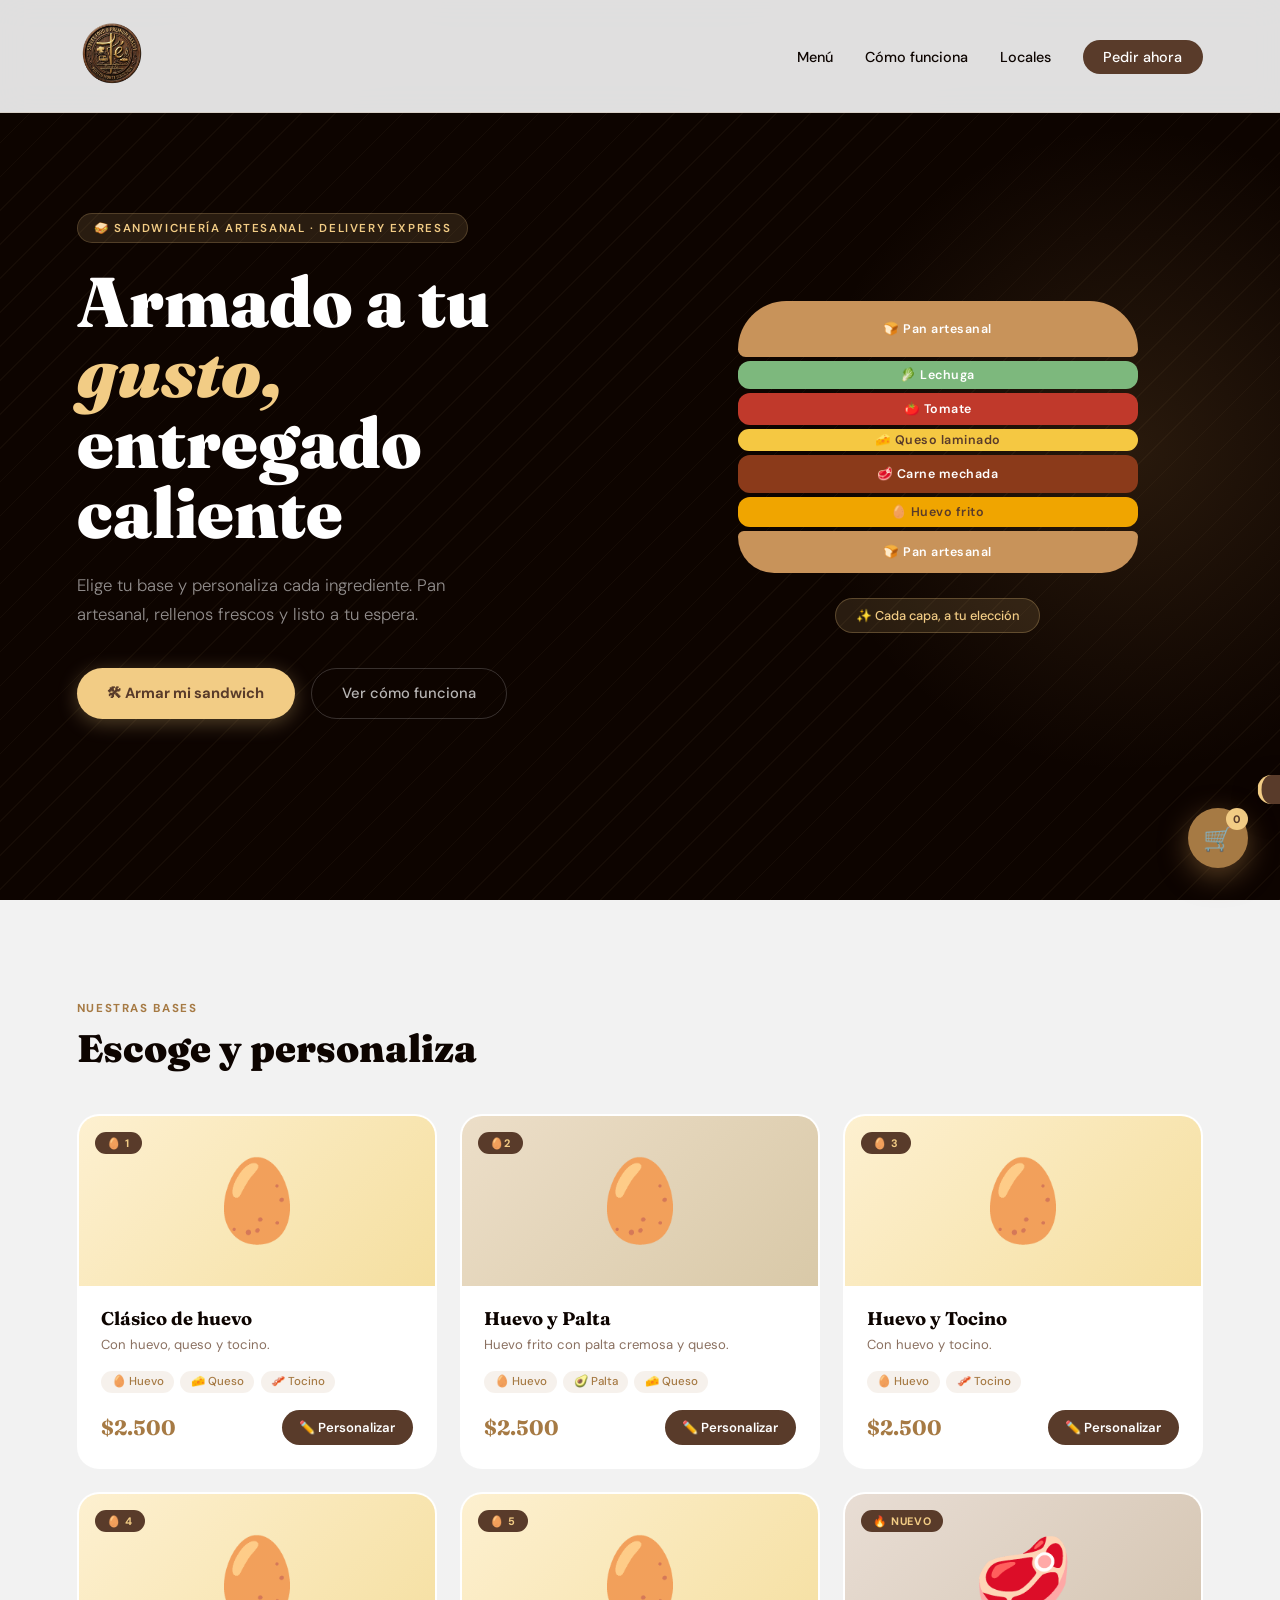
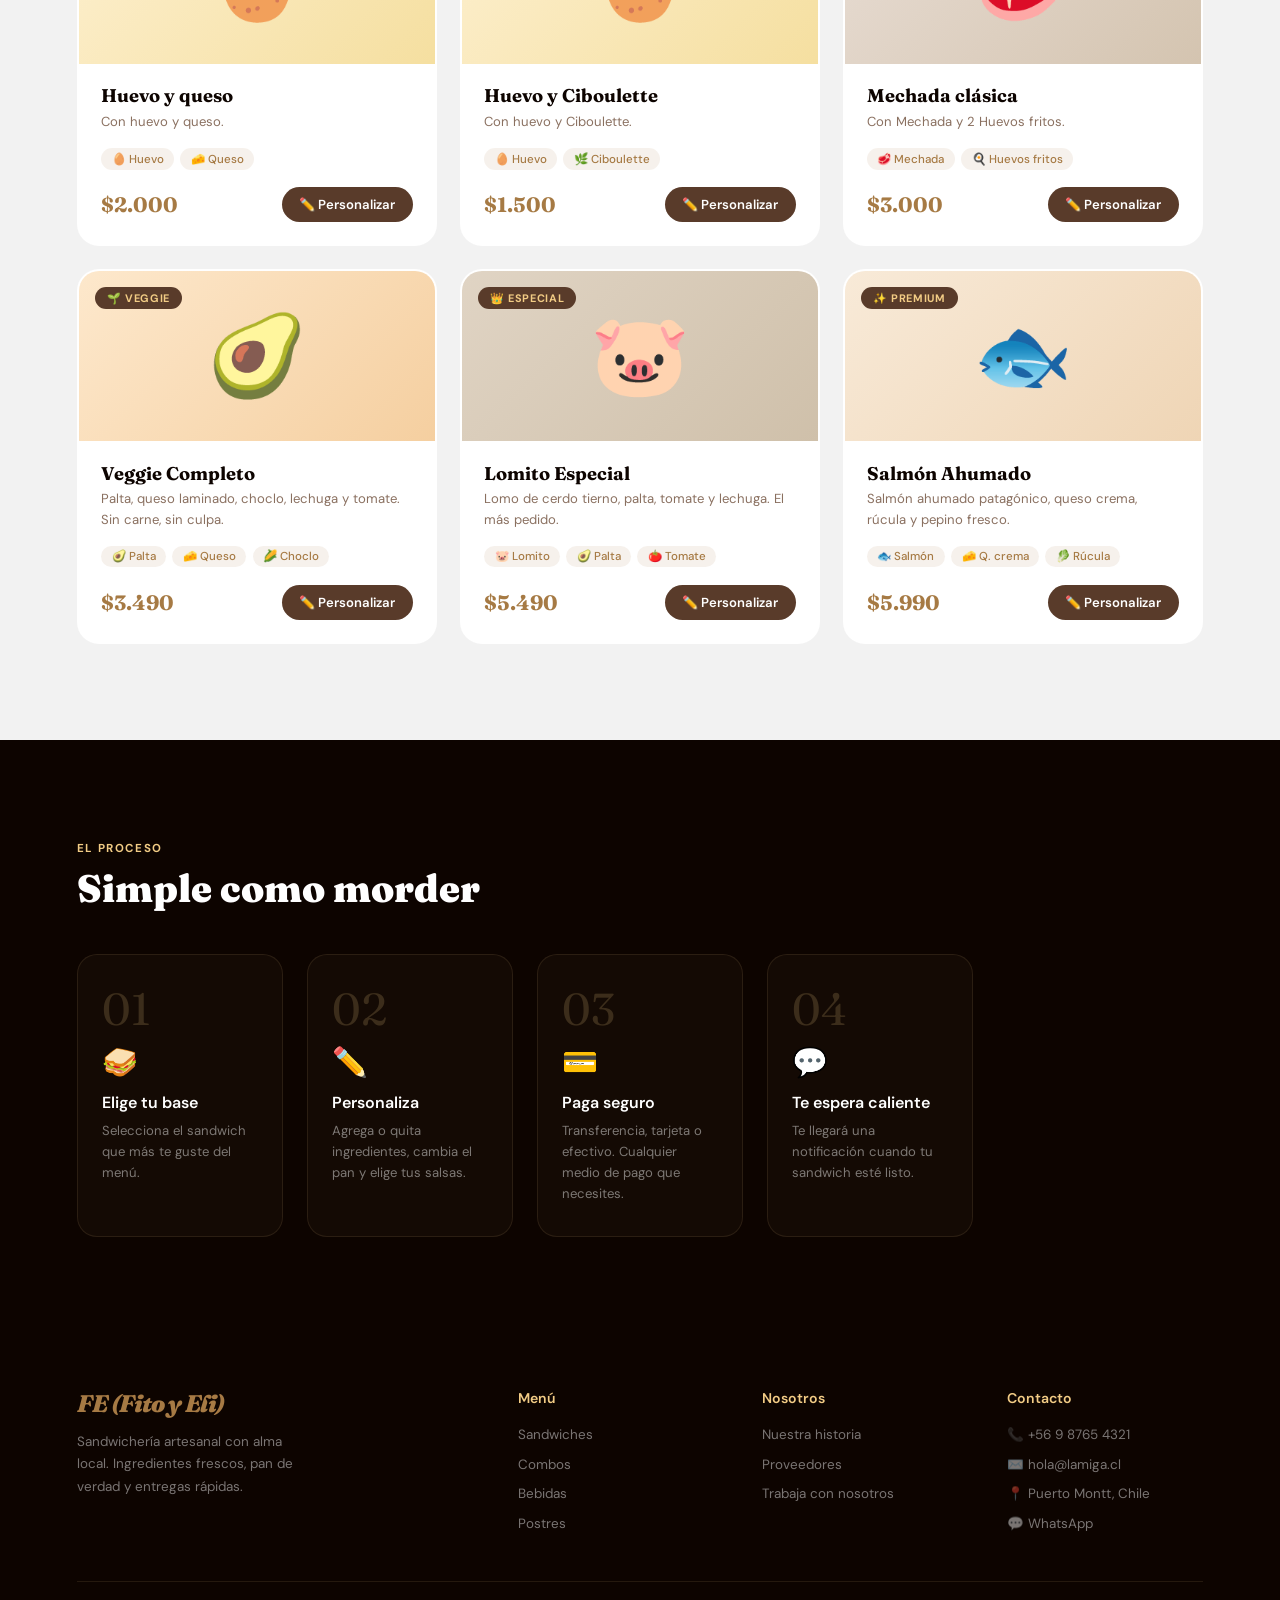
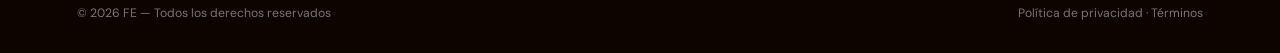
==== index.html @ ca5a8b49 "Hola" ====
<!DOCTYPE html>
<html lang="es">
<head>
  <meta charset="UTF-8"/>
  <meta name="viewport" content="width=device-width, initial-scale=1.0"/>
  <title>FE — Sandwichería Artesanal</title>
  <link href="https://fonts.googleapis.com/css2?family=Fraunces:ital,wght@0,700;0,900;1,700&family=DM+Sans:wght@300;400;500;600&display=swap" rel="stylesheet"/>
  <link rel="stylesheet" href="styles.css"/>
</head>
<body>

<!-- NAV -->
<nav>
  <div class="logo"><img src="imagenes/Fe.png" alt="" height="70px"></div>
  <ul>
    <li><a href="#menu">Menú</a></li>
    <li><a href="#como-funciona">Cómo funciona</a></li>
    <li><a href="#">Locales</a></li>
    <li><a href="#" class="btn-nav">Pedir ahora</a></li>
  </ul>
</nav>

<!-- HERO --><!-- Wow estamos mejorando! sigamos asi! -->
<section class="hero">
  <div class="hero-inner">
    <div>
      <div class="hero-label">🥪 Sandwichería artesanal · Delivery express</div>
      <h1>Armado a tu <em>gusto,</em> entregado caliente</h1>
      <p>Elige tu base y personaliza cada ingrediente. Pan artesanal, rellenos frescos y listo a tu espera.</p>
      <div class="hero-btns">
        <a href="#menu" class="btn-gold">🛠 Armar mi sandwich</a>
        <a href="#como-funciona" class="btn-ghost">Ver cómo funciona</a>
      </div>
    </div>

    <div class="hero-sandwich">
      <div class="sandwich-layer sl-pan-top">🍞 Pan artesanal</div>
      <div class="sandwich-layer sl-lechuga">🥬 Lechuga</div>
      <div class="sandwich-layer sl-tomate">🍅 Tomate</div>
      <div class="sandwich-layer sl-queso">🧀 Queso laminado</div>
      <div class="sandwich-layer sl-carne">🥩 Carne mechada</div>
      <div class="sandwich-layer sl-huevo">🥚 Huevo frito</div>
      <div class="sandwich-layer sl-pan-bot">🍞 Pan artesanal</div>
      <div class="sandwich-tag">✨ Cada capa, a tu elección</div>
    </div>
  </div>
</section>

<!-- MENÚ -->
<section class="section" id="menu">
  <span class="section-label">Nuestras bases</span>
  <h2 class="section-title fade-in">Escoge y personaliza</h2>

  <div class="menu-grid">

    <div class="menu-card" onclick="openModal('Clásico de huevo','El favorito de siempre: con huevo, queso, tocino.',['🥚 Huevo','🧀 Queso','🥓 tocino'],2500,'bg-1')">
      <div class="card-img bg-1">
        🥚
        <span class="card-badge">🥚 1</span>
      </div>
      <div class="card-body">
        <div class="card-name">Clásico de huevo</div>
        <div class="card-desc">Con huevo, queso y tocino.</div>
        <div class="card-ingredients">
          <span class="ing-tag">🥚 Huevo</span>
          <span class="ing-tag">🧀 Queso</span>
          <span class="ing-tag">🥓 Tocino</span>
        </div>
        <div class="card-footer">
          <span class="card-price">$2.500</span>
          <button class="btn-customize">✏️ Personalizar</button>
        </div>
      </div>
    </div>

    <div class="menu-card" onclick="openModal('Huevo y Palta','El clásico chileno elevado, cremoso y reconfortante.',['🥚 Huevo frito','🥑 Palta','🧀 Queso'],2500,'bg-2')">
      <div class="card-img bg-2">
        🥚
        <span class="card-badge">🥚2</span>
      </div>
      <div class="card-body">
        <div class="card-name">Huevo y Palta</div>
        <div class="card-desc">Huevo frito con palta cremosa y queso.</div>
        <div class="card-ingredients">
          <span class="ing-tag">🥚 Huevo</span>
          <span class="ing-tag">🥑 Palta</span>
          <span class="ing-tag">🧀 Queso</span>
        </div>
        <div class="card-footer">
          <span class="card-price">$2.500</span>
          <button class="btn-customize">✏️ Personalizar</button>
        </div>
      </div>
    </div>

    <div class="menu-card" onclick="openModal('Huevo y Tocino','con Huevo y Tocino',['🥚 Huevo','🥓 tocino'],2000,'bg-1')">
      <div class="card-img bg-1">
        🥚
        <span class="card-badge">🥚 3</span>
      </div>
      <div class="card-body">
        <div class="card-name">Huevo y Tocino</div>
        <div class="card-desc">Con huevo y tocino.</div>
        <div class="card-ingredients">
          <span class="ing-tag">🥚 Huevo</span>
          <span class="ing-tag">🥓 Tocino</span>
        </div>
        <div class="card-footer">
          <span class="card-price">$2.500</span>
          <button class="btn-customize">✏️ Personalizar</button>
        </div>
      </div>
    </div>

    <div class="menu-card" onclick="openModal('Huevo y Queso','Simple, pero sabroso: con huevo y queso.',['🥚 Huevo','🧀 Queso'],2000,'bg-1')">
      <div class="card-img bg-1">
        🥚
        <span class="card-badge">🥚 4</span>
      </div>
      <div class="card-body">
        <div class="card-name">Huevo y queso</div>
        <div class="card-desc">Con huevo y queso.</div>
        <div class="card-ingredients">
          <span class="ing-tag">🥚 Huevo</span>
          <span class="ing-tag">🧀 Queso</span>
        </div>
        <div class="card-footer">
          <span class="card-price">$2.000</span>
          <button class="btn-customize">✏️ Personalizar</button>
        </div>
      </div>
    </div>

    <div class="menu-card" onclick="openModal('Huevo y Ciboulette','con Huevo y ciboulette',['🥚 Huevo','🌿 Ciboulette'],1500,'bg-1')">
      <div class="card-img bg-1">
        🥚
        <span class="card-badge">🥚 5</span>
      </div>
      <div class="card-body">
        <div class="card-name">Huevo y Ciboulette</div>
        <div class="card-desc">Con huevo y Ciboulette.</div>
        <div class="card-ingredients">
          <span class="ing-tag">🥚 Huevo</span>
          <span class="ing-tag">🌿 Ciboulette</span>
        </div>
        <div class="card-footer">
          <span class="card-price">$1.500</span>
          <button class="btn-customize">✏️ Personalizar</button>
        </div>
      </div>
    </div>

    <div class="menu-card" onclick="openModal('Mechada clásica','con Mechada y 2 Huevos fritos.',['🥩 Mechada','🍳 Huevo Frito','🍳 Huevo frito'],3000,'bg-3')">
      <div class="card-img bg-3">
        🥩
        <span class="card-badge">🔥 Nuevo</span>
      </div>
      <div class="card-body">
        <div class="card-name">Mechada clásica</div>
        <div class="card-desc">Con Mechada y 2 Huevos fritos.</div>
        <div class="card-ingredients">
          <span class="ing-tag">🥩 Mechada</span>
          <span class="ing-tag">🍳 Huevos fritos</span>
        </div>
        <div class="card-footer">
          <span class="card-price">$3.000</span>
          <button class="btn-customize">✏️ Personalizar</button>
        </div>
      </div>
    </div>

    <div class="menu-card" onclick="openModal('Veggie Completo','Sin carne pero lleno de sabor, con queso fundido y palta.',['🥑 Palta','🧀 Queso','🍅 Tomate','🥬 Lechuga','🌽 Choclo'],3490,'bg-4')">
      <div class="card-img bg-4">
        🥑
        <span class="card-badge">🌱 Veggie</span>
      </div>
      <div class="card-body">
        <div class="card-name">Veggie Completo</div>
        <div class="card-desc">Palta, queso laminado, choclo, lechuga y tomate. Sin carne, sin culpa.</div>
        <div class="card-ingredients">
          <span class="ing-tag">🥑 Palta</span>
          <span class="ing-tag">🧀 Queso</span>
          <span class="ing-tag">🌽 Choclo</span>
        </div>
        <div class="card-footer">
          <span class="card-price">$3.490</span>
          <button class="btn-customize">✏️ Personalizar</button>
        </div>
      </div>
    </div>

    <div class="menu-card" onclick="openModal('Lomito Especial','Lomo de cerdo jugoso, tomate, palta y mayo. El rey de la sandwichería.',['🐷 Lomito cerdo','🥑 Palta','🍅 Tomate','🥬 Lechuga'],5490,'bg-5')">
      <div class="card-img bg-5">
        🐷
        <span class="card-badge">👑 Especial</span>
      </div>
      <div class="card-body">
        <div class="card-name">Lomito Especial</div>
        <div class="card-desc">Lomo de cerdo tierno, palta, tomate y lechuga. El más pedido.</div>
        <div class="card-ingredients">
          <span class="ing-tag">🐷 Lomito</span>
          <span class="ing-tag">🥑 Palta</span>
          <span class="ing-tag">🍅 Tomate</span>
        </div>
        <div class="card-footer">
          <span class="card-price">$5.490</span>
          <button class="btn-customize">✏️ Personalizar</button>
        </div>
      </div>
    </div>

    <div class="menu-card" onclick="openModal('Salmón Ahumado','Elegante y fresco, con salmón, queso crema y pepino.',['🐟 Salmón','🧀 Queso crema','🥒 Pepino','🥬 Rúcula'],5990,'bg-6')">
      <div class="card-img bg-6">
        🐟
        <span class="card-badge">✨ Premium</span>
      </div>
      <div class="card-body">
        <div class="card-name">Salmón Ahumado</div>
        <div class="card-desc">Salmón ahumado patagónico, queso crema, rúcula y pepino fresco.</div>
        <div class="card-ingredients">
          <span class="ing-tag">🐟 Salmón</span>
          <span class="ing-tag">🧀 Q. crema</span>
          <span class="ing-tag">🥬 Rúcula</span>
        </div>
        <div class="card-footer">
          <span class="card-price">$5.990</span>
          <button class="btn-customize">✏️ Personalizar</button>
        </div>
      </div>
    </div>

  </div>
</section>

<!-- MODAL EDITOR -->
<div class="modal-overlay" id="modal">
  <div class="modal">
    <div class="modal-header">
      <div>
        <div class="modal-title" id="modal-name">Sandwich</div>
        <div class="modal-subtitle" id="modal-desc">Personaliza tu pedido</div>
      </div>
      <button class="btn-close" onclick="closeModal()">✕</button>
    </div>

    <div class="modal-body">

      <!-- Visualización en capas -->
      <div class="sandwich-preview">
        <div class="preview-title">Vista de capas</div>
        <div id="preview-layers"></div>
      </div>

      <!-- Tipo de pan -->
      <div class="ing-section-title">🍞 Tipo de pan</div>
      <div class="pan-options" id="pan-options">
        <button class="pan-btn selected" data-pan="Marraqueta" onclick="selectPan(this)">🫓 Marraqueta</button>
        <button class="pan-btn" data-pan="Ciabatta"  onclick="selectPan(this)">🍞 Ciabatta</button>
        <button class="pan-btn" data-pan="Árabe"     onclick="selectPan(this)">🫓 Pan árabe</button>
        <button class="pan-btn" data-pan="Integral"  onclick="selectPan(this)">🌾 Integral</button>
        <button class="pan-btn" data-pan="Brioche"   onclick="selectPan(this)">🍔 Brioche (+$300)</button>
      </div>

      <!-- Ingredientes base (incluidos) -->
      <div class="ing-section">
        <div class="ing-section-title">✅ Ingredientes incluidos</div>
        <div class="ing-options" id="base-ings"></div>
      </div>

      <!-- Extras -->
      <div class="ing-section">
        <div class="ing-section-title">➕ Agrega extras</div>
        <div class="ing-options" id="extra-ings"></div>
      </div>

      <!-- Salsas -->
      <div class="ing-section">
        <div class="ing-section-title">🧴 Salsas</div>
        <div class="ing-options" id="sauce-ings"></div>
      </div>

    </div>

    <div class="modal-footer">
      <div>
        <div class="total-label">Total</div>
        <div class="total-price" id="modal-total">$0</div>
      </div>
      <div style="display:flex;align-items:center;gap:1rem;flex-wrap:wrap;">
        <div class="qty-control">
          <button class="qty-btn" onclick="changeQty(-1)">−</button>
          <span class="qty-num" id="qty-num">1</span>
          <button class="qty-btn" onclick="changeQty(1)">+</button>
        </div>
        <button class="btn-add-cart" onclick="addToCart()">🛒 Agregar al pedido</button>
      </div>
    </div>
  </div>
</div>

<!-- CÓMO FUNCIONA -->
<section class="section how" id="como-funciona">
  <span class="section-label" style="color:var(--dorado)">El proceso</span>
  <h2 class="section-title">Simple como morder</h2>
  <div class="steps">
    <div class="step fade-in delay-1">
      <div class="step-num">01</div>
      <div class="step-icon">🥪</div>
      <h3>Elige tu base</h3>
      <p>Selecciona el sandwich que más te guste del menú.</p>
    </div>
    <div class="step fade-in delay-2">
      <div class="step-num">02</div>
      <div class="step-icon">✏️</div>
      <h3>Personaliza</h3>
      <p>Agrega o quita ingredientes, cambia el pan y elige tus salsas.</p>
    </div>
    <div class="step fade-in delay-3">
      <div class="step-num">03</div>
      <div class="step-icon">💳</div>
      <h3>Paga seguro</h3>
      <p>Transferencia, tarjeta o efectivo. Cualquier medio de pago que necesites.</p>
    </div>
    <div class="step fade-in delay-1">
      <div class="step-num">04</div>
      <div class="step-icon">💬</div>
      <h3>Te espera caliente</h3>
      <p>Te llegará una notificación cuando tu sandwich esté listo.</p>
    </div>
  </div>
</section>

<!-- CTA (comentado en el original)
<div class="cta-banner">
  <h2>Primera orden: <u>envío gratis</u> con el código <strong>LAMIGA1</strong></h2>
  <a href="#menu" class="btn-gold">🥪 Pedir ahora</a>
</div> -->

<!-- FOOTER -->
<footer>
  <div class="footer-brand">
    <div class="logo"><span>FE (Fito y Eli)</span></div>
    <p>Sandwichería artesanal con alma local. Ingredientes frescos, pan de verdad y entregas rápidas.</p>
  </div>
  <div>
    <h4>Menú</h4>
    <ul>
      <li><a href="#">Sandwiches</a></li>
      <li><a href="#">Combos</a></li>
      <li><a href="#">Bebidas</a></li>
      <li><a href="#">Postres</a></li>
    </ul>
  </div>
  <div>
    <h4>Nosotros</h4>
    <ul>
      <li><a href="#">Nuestra historia</a></li>
      <li><a href="#">Proveedores</a></li>
      <li><a href="#">Trabaja con nosotros</a></li>
    </ul>
  </div>
  <div>
    <h4>Contacto</h4>
    <ul>
      <li><a href="#">📞 +56 9 8765 4321</a></li>
      <li><a href="#">✉️ hola@lamiga.cl</a></li>
      <li><a href="#">📍 Puerto Montt, Chile</a></li>
      <li><a href="#">💬 WhatsApp</a></li>
    </ul>
  </div>
  <div class="footer-bottom">
    <span>© 2026 FE — Todos los derechos reservados</span>
    <span>Política de privacidad · Términos</span>
  </div>
</footer>

<!-- FAB CARRITO -->
<a href="#" class="cart-fab">🛒<span class="badge" id="cart-badge">0</span></a>

<!-- TOAST -->
<div class="toast" id="toast"></div>

<script src="app.js"></script>
</body>
<!--                              ###########
                              ###################
                           #########################
                         #############################
                       *###############################*
                      *#######################*#########*
                      ########=.#%=  =####--%@=  -########
                     ########-%@@@+   :##:%@@@+   :#######
                     ########.-#+. -*  ##.-+-  +#..#######
                     ########*    =%% *###.   *%*.*#######
                     ###########*==*########****##########
                     #####################################
                     #########################++=#########
                    #######################*=+###=##########
                 #################*+++++*######################
              ###################################################*
            ########################################################
           ##########################################################*
         ##############################################################
       ##################################################################
      #######################################################+-###########
     ############=--**##############################****+---*##############
    *#################***+-#######################-*########################
    ######################-*#####################=+#############=-##########*
   ################+------########################*--+****+=:-=##############
  ############################################################################
  ############################################################################
 *#############################################################################
 ##############################################################################
 ##############################################################################
 ##############################################################################
 ##############################################################################
 ##############################################################################
  #############################################################################
  ############################################################################
  ############################################################################
   *#########################################################################
    ########################################################################
     ######################################################################
      ####################################################################
       ##################################################################
         ###############################################################
          ############################################################
           ##########################################################
             :####################################################*
                ################################################
                  ############################################
                      ####################################
                           ##########################
                                  ###########*
-->
</html>
---- styles.css ----
/* ============================================================
   styles.css — FE Sandwichería
   ============================================================ */

/* ── VARIABLES ──────────────────────────────────────────────── */
:root {
  --dorado:      #F2CC85;
  --cafe-medio:  #A67A44;
  --cafe-oscuro: #593B2A;
  --negro:       #0D0400;
  --crema:       #F2F2F2;
  --blanco:      #FFFFFF;
  --gris:        #8a7060;
  --overlay:     rgba(13,4,0,0.55);
}

/* ── RESET ──────────────────────────────────────────────────── */
*, *::before, *::after { box-sizing: border-box; margin: 0; padding: 0; }
html { scroll-behavior: smooth; }

body {
  font-family: 'DM Sans', sans-serif;
  background: var(--crema);
  color: var(--negro);
  overflow-x: hidden;
}

/* ── NAV ────────────────────────────────────────────────────── */
nav {
  position: fixed; top: 0; width: 100%; z-index: 200;
  display: flex; align-items: center; justify-content: space-between;
  padding: 1.1rem 6%;
  background: rgba(242,242,242,0.92);
  backdrop-filter: blur(16px);
  border-bottom: 1px solid rgba(166,122,68,0.15);
}

.logo {
  font-family: 'Fraunces', serif;
  font-size: 1.7rem; font-weight: 900;
  color: var(--cafe-oscuro);
  letter-spacing: -1px;
  image-resolution: 15%;
}
.logo span { color: var(--cafe-medio); font-style: italic; }

nav ul { list-style: none; display: flex; gap: 2rem; align-items: center; }
nav ul li a {
  text-decoration: none; font-size: .9rem; font-weight: 500;
  color: var(--negro); transition: color .2s;
}
nav ul li a:hover { color: var(--cafe-medio); }

.btn-nav {
  background: var(--cafe-oscuro); color: var(--blanco) !important;
  padding: .5rem 1.3rem; border-radius: 50px;
  transition: background .2s !important;
}
.btn-nav:hover { background: var(--cafe-medio) !important; }

/* ── HERO ───────────────────────────────────────────────────── */
.hero {
  min-height: 100vh;
  background: var(--negro);
  display: flex; align-items: center;
  padding: 7rem 6% 5rem;
  position: relative; overflow: hidden;
}

/* Patrón diagonal de fondo */
.hero::before {
  content: '';
  position: absolute; inset: 0;
  background-image: repeating-linear-gradient(
    -45deg,
    rgba(242,204,133,0.04) 0px,
    rgba(242,204,133,0.04) 1px,
    transparent 1px,
    transparent 24px
  );
}

/* Mancha de color */
.hero::after {
  content: '';
  position: absolute;
  width: 700px; height: 700px; border-radius: 50%;
  background: radial-gradient(circle, rgba(166,122,68,0.18) 0%, transparent 65%);
  right: -200px; top: 50%; transform: translateY(-50%);
}

.hero-inner {
  position: relative; z-index: 1;
  display: grid; grid-template-columns: 1fr 1fr;
  align-items: center; gap: 4rem; width: 100%;
}

.hero-label {
  display: inline-flex; align-items: center; gap: .5rem;
  background: rgba(242,204,133,0.12);
  color: var(--dorado);
  font-size: .72rem; font-weight: 600; text-transform: uppercase; letter-spacing: .14em;
  padding: .4rem 1rem; border-radius: 50px;
  border: 1px solid rgba(242,204,133,0.2);
  margin-bottom: 1.5rem;
}

.hero h1 {
  font-family: 'Fraunces', serif;
  font-size: clamp(3rem, 5.5vw, 5rem);
  font-weight: 900; line-height: 1.0;
  color: var(--blanco);
  margin-bottom: 1.4rem;
}
.hero h1 em {
  font-style: italic; color: var(--dorado);
  display: block;
}

.hero p {
  font-size: 1.05rem; font-weight: 300;
  color: rgba(255,255,255,0.55);
  max-width: 400px; line-height: 1.75;
  margin-bottom: 2.4rem;
}

.hero-btns { display: flex; gap: 1rem; flex-wrap: wrap; }

.btn-gold {
  display: inline-flex; align-items: center; gap: .6rem;
  background: var(--dorado); color: var(--cafe-oscuro);
  font-weight: 700; font-size: .92rem;
  padding: .9rem 1.9rem; border-radius: 50px;
  text-decoration: none;
  transition: background .2s, transform .15s;
  box-shadow: 0 4px 20px rgba(242,204,133,0.3);
}
.btn-gold:hover { background: #f5d990; transform: translateY(-2px); }

.btn-ghost {
  display: inline-flex; align-items: center; gap: .6rem;
  background: transparent; color: rgba(255,255,255,0.7);
  font-weight: 500; font-size: .92rem;
  padding: .9rem 1.9rem; border-radius: 50px;
  text-decoration: none;
  border: 1.5px solid rgba(255,255,255,0.18);
  transition: border-color .2s, color .2s;
}
.btn-ghost:hover { border-color: var(--dorado); color: var(--dorado); }

/* Sandwich visual lado derecho */
.hero-sandwich {
  display: flex; flex-direction: column; gap: 0;
  align-items: center; position: relative; z-index: 1;
  animation: fadeUp .9s .1s ease both;
}

.sandwich-layer {
  width: 100%; max-width: 400px;
  height: 48px; border-radius: 12px;
  display: flex; align-items: center; justify-content: center;
  font-size: .78rem; font-weight: 600; letter-spacing: .04em;
  margin: 2px 0;
  transition: transform .25s;
  cursor: default;
}
.sandwich-layer:hover { transform: scaleX(1.04); }

.sl-pan-top { background: #c8935a; color: #fff; height: 56px; border-radius: 50px 50px 8px 8px; }
.sl-lechuga { background: #7db87d; color: #fff; height: 28px; }
.sl-tomate  { background: #c0392b; color: #fff; height: 32px; }
.sl-queso   { background: #f5c842; color: var(--cafe-oscuro); height: 22px; }
.sl-carne   { background: #8b3a1a; color: #fff; height: 38px; }
.sl-huevo   { background: #f0a500; color: var(--cafe-oscuro); height: 30px; }
.sl-pan-bot { background: #c8935a; color: #fff; height: 42px; border-radius: 8px 8px 50px 50px; }

.sandwich-tag {
  margin-top: 1.4rem;
  background: rgba(242,204,133,0.12);
  border: 1px solid rgba(242,204,133,0.25);
  color: var(--dorado); font-size: .8rem; font-weight: 500;
  padding: .5rem 1.2rem; border-radius: 50px;
  text-align: center;
}

/* ── SECCIONES GENÉRICAS ────────────────────────────────────── */
.section { padding: 6rem 6%; }

.section-label {
  display: inline-block;
  font-size: .72rem; font-weight: 700; text-transform: uppercase; letter-spacing: .14em;
  color: var(--cafe-medio); margin-bottom: .7rem;
}

.section-title {
  font-family: 'Fraunces', serif;
  font-size: clamp(1.8rem, 3vw, 2.8rem);
  font-weight: 900; line-height: 1.1;
  margin-bottom: 2.8rem;
}

/* ── MENÚ / CARDS ───────────────────────────────────────────── */
.menu-grid {
  display: grid;
  grid-template-columns: repeat(auto-fill, minmax(300px, 1fr));
  gap: 1.4rem;
}

.menu-card {
  background: var(--blanco);
  border-radius: 22px;
  overflow: hidden;
  border: 2px solid transparent;
  transition: transform .25s, box-shadow .25s, border-color .25s;
  cursor: pointer;
}
.menu-card:hover {
  transform: translateY(-5px);
  box-shadow: 0 20px 50px rgba(13,4,0,0.1);
  border-color: var(--dorado);
}

.card-img {
  height: 170px;
  display: flex; align-items: center; justify-content: center;
  font-size: 5rem;
  position: relative;
}
.bg-1 { background: linear-gradient(135deg,#fdf0d0,#f5dfa0); }
.bg-2 { background: linear-gradient(135deg,#ecdec8,#d9c9a8); }
.bg-3 { background: linear-gradient(135deg,#e8ddd4,#d4c4b0); }
.bg-4 { background: linear-gradient(135deg,#fde8cc,#f5cfa0); }
.bg-5 { background: linear-gradient(135deg,#e0d4c4,#cfc0aa); }
.bg-6 { background: linear-gradient(135deg,#f8ead8,#efd5b5); }

.card-badge {
  position: absolute; top: 1rem; left: 1rem;
  background: var(--cafe-oscuro); color: var(--dorado);
  font-size: .68rem; font-weight: 700; text-transform: uppercase; letter-spacing: .06em;
  padding: .25rem .75rem; border-radius: 50px;
}

.card-body { padding: 1.3rem 1.4rem 1.4rem; }
.card-name {
  font-family: 'Fraunces', serif;
  font-size: 1.15rem; font-weight: 700;
  margin-bottom: .3rem; color: var(--negro);
}
.card-desc { font-size: .82rem; color: var(--gris); line-height: 1.55; margin-bottom: 1rem; }

.card-ingredients {
  display: flex; flex-wrap: wrap; gap: .4rem;
  margin-bottom: 1.1rem;
}
.ing-tag {
  background: rgba(166,122,68,0.1);
  color: var(--cafe-medio);
  font-size: .72rem; font-weight: 500;
  padding: .2rem .65rem; border-radius: 50px;
}

.card-footer { display: flex; align-items: center; justify-content: space-between; }
.card-price { font-family: 'Fraunces', serif; font-size: 1.3rem; font-weight: 700; color: var(--cafe-medio); }

.btn-customize {
  display: inline-flex; align-items: center; gap: .4rem;
  background: var(--cafe-oscuro); color: var(--blanco);
  border: none; border-radius: 50px;
  font-family: 'DM Sans', sans-serif;
  font-size: .82rem; font-weight: 600;
  padding: .55rem 1.1rem; cursor: pointer;
  transition: background .2s, transform .15s;
}
.btn-customize:hover { background: var(--cafe-medio); transform: translateY(-1px); }

/* ── MODAL EDITOR ───────────────────────────────────────────── */
.modal-overlay {
  display: none;
  position: fixed; inset: 0; z-index: 500;
  background: var(--overlay);
  backdrop-filter: blur(6px);
  align-items: center; justify-content: center;
  padding: 1rem;
}
.modal-overlay.open { display: flex; animation: fadeIn .2s ease; }

@keyframes fadeIn { from { opacity: 0; } to { opacity: 1; } }

.modal {
  background: var(--blanco);
  border-radius: 28px;
  width: 100%; max-width: 680px;
  max-height: 92vh; overflow-y: auto;
  box-shadow: 0 32px 80px rgba(13,4,0,0.25);
  animation: slideUp .3s ease;
}
@keyframes slideUp { from { transform: translateY(30px); opacity:0; } to { transform: translateY(0); opacity:1; } }

.modal-header {
  position: sticky; top: 0; z-index: 10;
  background: var(--blanco);
  padding: 1.8rem 2rem 1.2rem;
  border-bottom: 1px solid rgba(166,122,68,0.12);
  display: flex; align-items: flex-start; justify-content: space-between;
}

.modal-title {
  font-family: 'Fraunces', serif;
  font-size: 1.6rem; font-weight: 900;
  color: var(--negro);
}
.modal-subtitle { font-size: .85rem; color: var(--gris); margin-top: .2rem; }

.btn-close {
  width: 36px; height: 36px; border-radius: 50%;
  background: var(--crema); border: none; cursor: pointer;
  font-size: 1.1rem; display: flex; align-items: center; justify-content: center;
  transition: background .2s; flex-shrink: 0; margin-top: .2rem;
}
.btn-close:hover { background: #e0dcdc; }

.modal-body { padding: 1.6rem 2rem; }

/* Visualización del sandwich */
.sandwich-preview {
  background: var(--negro);
  border-radius: 18px;
  padding: 1.5rem;
  margin-bottom: 1.8rem;
  display: flex; flex-direction: column; align-items: center; gap: 3px;
}
.sandwich-preview .preview-title {
  font-size: .7rem; font-weight: 600; text-transform: uppercase; letter-spacing: .1em;
  color: rgba(255,255,255,0.35); margin-bottom: .8rem; align-self: flex-start;
}

.preview-layer {
  width: 100%; max-width: 340px; height: 34px;
  border-radius: 8px;
  display: flex; align-items: center; padding: 0 1rem;
  font-size: .75rem; font-weight: 600;
  transition: all .3s ease;
  position: relative; overflow: hidden;
}
.preview-layer.removing { animation: layerOut .3s ease forwards; }
.preview-layer.adding   { animation: layerIn  .3s ease both; }

@keyframes layerOut { to { transform: scaleY(0); opacity: 0; height: 0; margin: 0; padding: 0; } }
@keyframes layerIn  { from { transform: scaleY(0); opacity: 0; } to { transform: scaleY(1); opacity: 1; } }

/* Secciones de ingredientes */
.ing-section { margin-bottom: 1.6rem; }
.ing-section-title {
  font-size: .78rem; font-weight: 700; text-transform: uppercase; letter-spacing: .1em;
  color: var(--cafe-medio); margin-bottom: .9rem;
  display: flex; align-items: center; gap: .5rem;
}
.ing-section-title::after {
  content: ''; flex: 1; height: 1px;
  background: rgba(166,122,68,0.15);
}

.ing-options {
  display: grid;
  grid-template-columns: repeat(auto-fill, minmax(140px, 1fr));
  gap: .6rem;
}

.ing-option {
  display: flex; align-items: center; justify-content: space-between;
  padding: .65rem .9rem;
  background: var(--crema);
  border-radius: 12px;
  border: 2px solid transparent;
  cursor: pointer;
  transition: border-color .2s, background .2s, transform .15s;
  user-select: none;
}
.ing-option:hover          { border-color: rgba(166,122,68,0.3); transform: translateY(-1px); }
.ing-option.selected       { border-color: var(--cafe-medio); background: rgba(166,122,68,0.08); }
.ing-option.base-ing       { opacity: .6; cursor: not-allowed; border-color: rgba(166,122,68,0.2); }

.ing-left  { display: flex; align-items: center; gap: .5rem; }
.ing-emoji { font-size: 1.2rem; }
.ing-name  { font-size: .82rem; font-weight: 500; }
.ing-price { font-size: .75rem; font-weight: 700; color: var(--cafe-medio); }
.ing-check {
  width: 20px; height: 20px; border-radius: 50%;
  background: var(--cafe-medio); color: white;
  display: none; align-items: center; justify-content: center;
  font-size: .7rem; font-weight: 700; flex-shrink: 0;
}
.ing-option.selected .ing-check { display: flex; }

/* Pan selector */
.pan-options { display: flex; gap: .6rem; flex-wrap: wrap; margin-bottom: 1.6rem; }
.pan-btn {
  padding: .55rem 1.1rem;
  border-radius: 50px;
  border: 2px solid rgba(166,122,68,0.2);
  background: var(--crema);
  font-family: 'DM Sans', sans-serif;
  font-size: .82rem; font-weight: 600;
  cursor: pointer;
  transition: all .2s;
  display: flex; align-items: center; gap: .4rem;
}
.pan-btn.selected            { background: var(--cafe-oscuro); color: var(--dorado); border-color: var(--cafe-oscuro); }
.pan-btn:hover:not(.selected){ border-color: var(--cafe-medio); }

/* Footer del modal */
.modal-footer {
  position: sticky; bottom: 0;
  background: var(--blanco);
  border-top: 1px solid rgba(166,122,68,0.12);
  padding: 1.2rem 2rem;
  display: flex; align-items: center; justify-content: space-between; gap: 1rem;
}

.total-price { font-family: 'Fraunces', serif; font-size: 1.6rem; font-weight: 900; color: var(--negro); }
.total-label { font-size: .75rem; color: var(--gris); margin-bottom: .1rem; }

.qty-control { display: flex; align-items: center; gap: .6rem; }
.qty-btn {
  width: 32px; height: 32px; border-radius: 50%;
  background: var(--crema); border: none; cursor: pointer;
  font-size: 1.1rem; display: flex; align-items: center; justify-content: center;
  font-family: 'DM Sans', sans-serif; font-weight: 700;
  transition: background .2s;
}
.qty-btn:hover { background: var(--dorado); }
.qty-num { font-weight: 700; font-size: 1rem; min-width: 1.5rem; text-align: center; }

.btn-add-cart {
  display: inline-flex; align-items: center; gap: .6rem;
  background: var(--cafe-oscuro); color: var(--blanco);
  border: none; border-radius: 50px;
  font-family: 'DM Sans', sans-serif;
  font-size: .92rem; font-weight: 700;
  padding: .85rem 1.8rem; cursor: pointer;
  transition: background .2s, transform .15s;
  box-shadow: 0 4px 18px rgba(89,59,42,0.3);
}
.btn-add-cart:hover { background: var(--cafe-medio); transform: translateY(-2px); }

/* ── CÓMO FUNCIONA ──────────────────────────────────────────── */
.how { background: var(--negro); }
.how .section-title { color: var(--blanco); }

.steps {
  display: grid;
  grid-template-columns: repeat(auto-fill, minmax(200px, 1fr));
  gap: 1.5rem;
}

.step {
  padding: 2rem 1.5rem;
  border-radius: 20px;
  border: 1px solid rgba(242,204,133,0.1);
  background: rgba(242,204,133,0.03);
  transition: background .25s;
}
.step:hover   { background: rgba(242,204,133,0.07); }
.step-num     { font-family: 'Fraunces', serif; font-size: 2.8rem; color: rgba(242,204,133,0.18); line-height:1; margin-bottom: .7rem; }
.step-icon    { font-size: 1.8rem; margin-bottom: .7rem; }
.step h3      { font-size: 1rem; font-weight: 600; color: var(--blanco); margin-bottom: .4rem; }
.step p       { font-size: .82rem; color: rgba(255,255,255,0.45); line-height: 1.6; }

/* ── CTA BANNER ─────────────────────────────────────────────── */
.cta-banner {
  background: var(--cafe-oscuro);
  border-radius: 28px;
  padding: 3.5rem 6%;
  display: flex; align-items: center; justify-content: space-between;
  gap: 2rem; flex-wrap: wrap;
  margin: 0 6% 6rem;
}
.cta-banner h2 { font-family: 'Fraunces', serif; font-size: clamp(1.5rem,2.5vw,2rem); color: var(--blanco); max-width: 500px; line-height: 1.2; }
.cta-banner h2 u { color: var(--dorado); text-decoration-color: var(--dorado); }

/* ── FOOTER ─────────────────────────────────────────────────── */
footer {
  background: var(--negro);
  color: rgba(255,255,255,0.45);
  padding: 3.5rem 6% 2rem;
  display: grid;
  grid-template-columns: 2fr 1fr 1fr 1fr;
  gap: 3rem;
}
.footer-brand .logo { font-size: 1.5rem; display: block; margin-bottom: .8rem; }
.footer-brand p { font-size: .84rem; line-height: 1.7; max-width: 240px; }
footer h4 { color: var(--dorado); font-size: .88rem; font-weight: 600; margin-bottom: 1rem; }
footer ul { list-style: none; display: flex; flex-direction: column; gap: .55rem; }
footer ul li a { color: rgba(255,255,255,0.45); text-decoration: none; font-size: .84rem; transition: color .2s; }
footer ul li a:hover { color: var(--dorado); }
.footer-bottom {
  grid-column: 1 / -1;
  border-top: 1px solid rgba(242,204,133,0.1);
  padding-top: 1.4rem;
  display: flex; justify-content: space-between; align-items: center;
  font-size: .76rem; flex-wrap: wrap; gap: .5rem;
}

/* ── CARRITO FAB ────────────────────────────────────────────── */
.cart-fab {
  position: fixed; bottom: 2rem; right: 2rem; z-index: 300;
  background: var(--cafe-medio); color: var(--blanco);
  width: 60px; height: 60px; border-radius: 50%;
  display: flex; align-items: center; justify-content: center;
  font-size: 1.5rem;
  box-shadow: 0 8px 28px rgba(166,122,68,0.5);
  cursor: pointer; text-decoration: none;
  transition: transform .2s, box-shadow .2s;
}
.cart-fab:hover { transform: scale(1.1); }
.cart-fab .badge {
  position: absolute; top: 0; right: 0;
  background: var(--dorado); color: var(--cafe-oscuro);
  width: 22px; height: 22px; border-radius: 50%;
  font-size: .68rem; font-weight: 800;
  display: flex; align-items: center; justify-content: center;
}

/* ── TOAST ──────────────────────────────────────────────────── */
.toast {
  position: fixed; bottom: 6rem; right: 2rem; z-index: 400;
  background: var(--cafe-oscuro); color: var(--blanco);
  padding: .9rem 1.4rem; border-radius: 14px;
  font-size: .88rem; font-weight: 500;
  box-shadow: 0 8px 28px rgba(13,4,0,0.3);
  border-left: 4px solid var(--dorado);
  transform: translateX(120%);
  transition: transform .35s cubic-bezier(.34,1.56,.64,1);
  max-width: 280px;
}
.toast.show { transform: translateX(0); }

/* ── ANIMACIONES ────────────────────────────────────────────── */
@keyframes fadeUp {
  from { opacity: 0; transform: translateY(24px); }
  to   { opacity: 1; transform: translateY(0); }
}
.fade-in  { opacity: 0; animation: fadeUp .7s ease forwards; animation-play-state: paused; }
.delay-1  { animation-delay: .1s; }
.delay-2  { animation-delay: .2s; }
.delay-3  { animation-delay: .3s; }

/* ── RESPONSIVE ─────────────────────────────────────────────── */
@media (max-width: 860px) {
  .hero-inner        { grid-template-columns: 1fr; }
  .hero-sandwich     { display: none; }
  footer             { grid-template-columns: 1fr 1fr; }
}
@media (max-width: 600px) {
  nav ul             { display: none; }
  .modal-body        { padding: 1.2rem 1.2rem; }
  .modal-footer      { flex-wrap: wrap; }
  footer             { grid-template-columns: 1fr; }
  .cta-banner        { text-align: center; justify-content: center; }
}
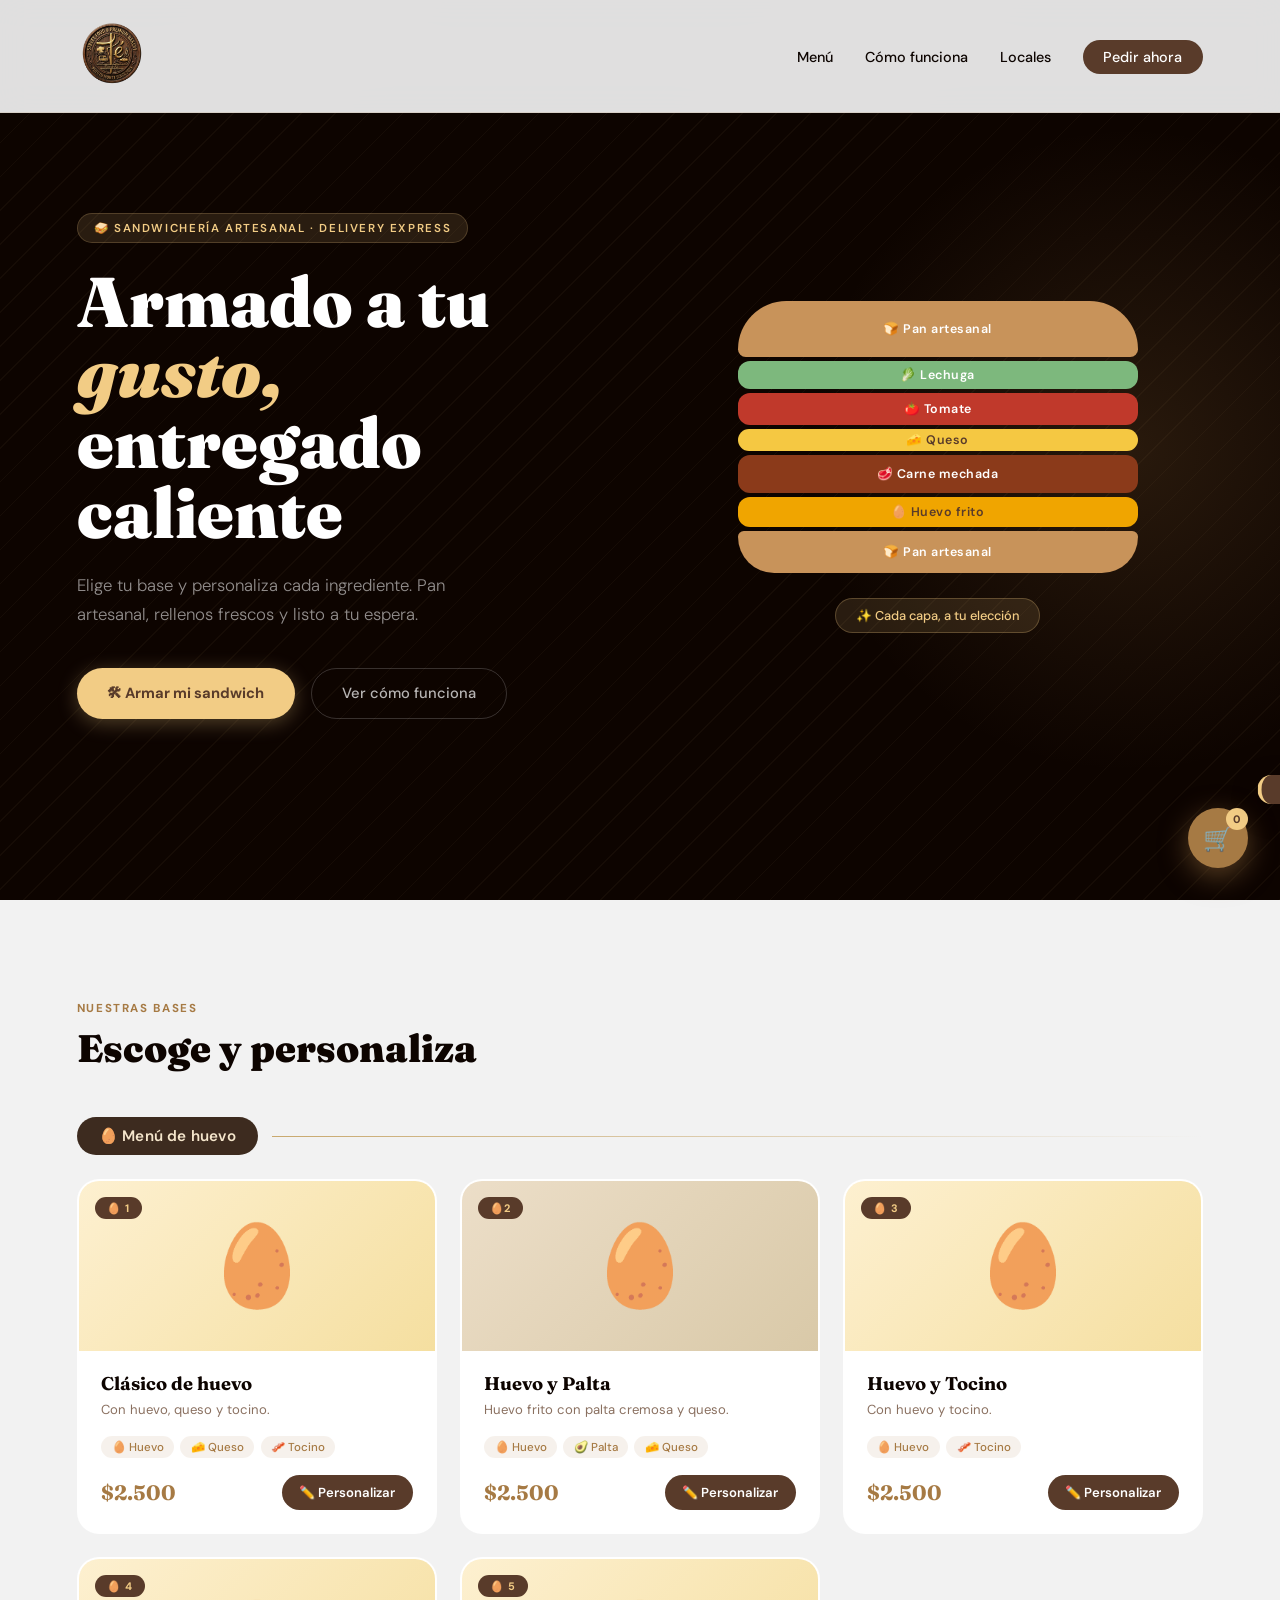
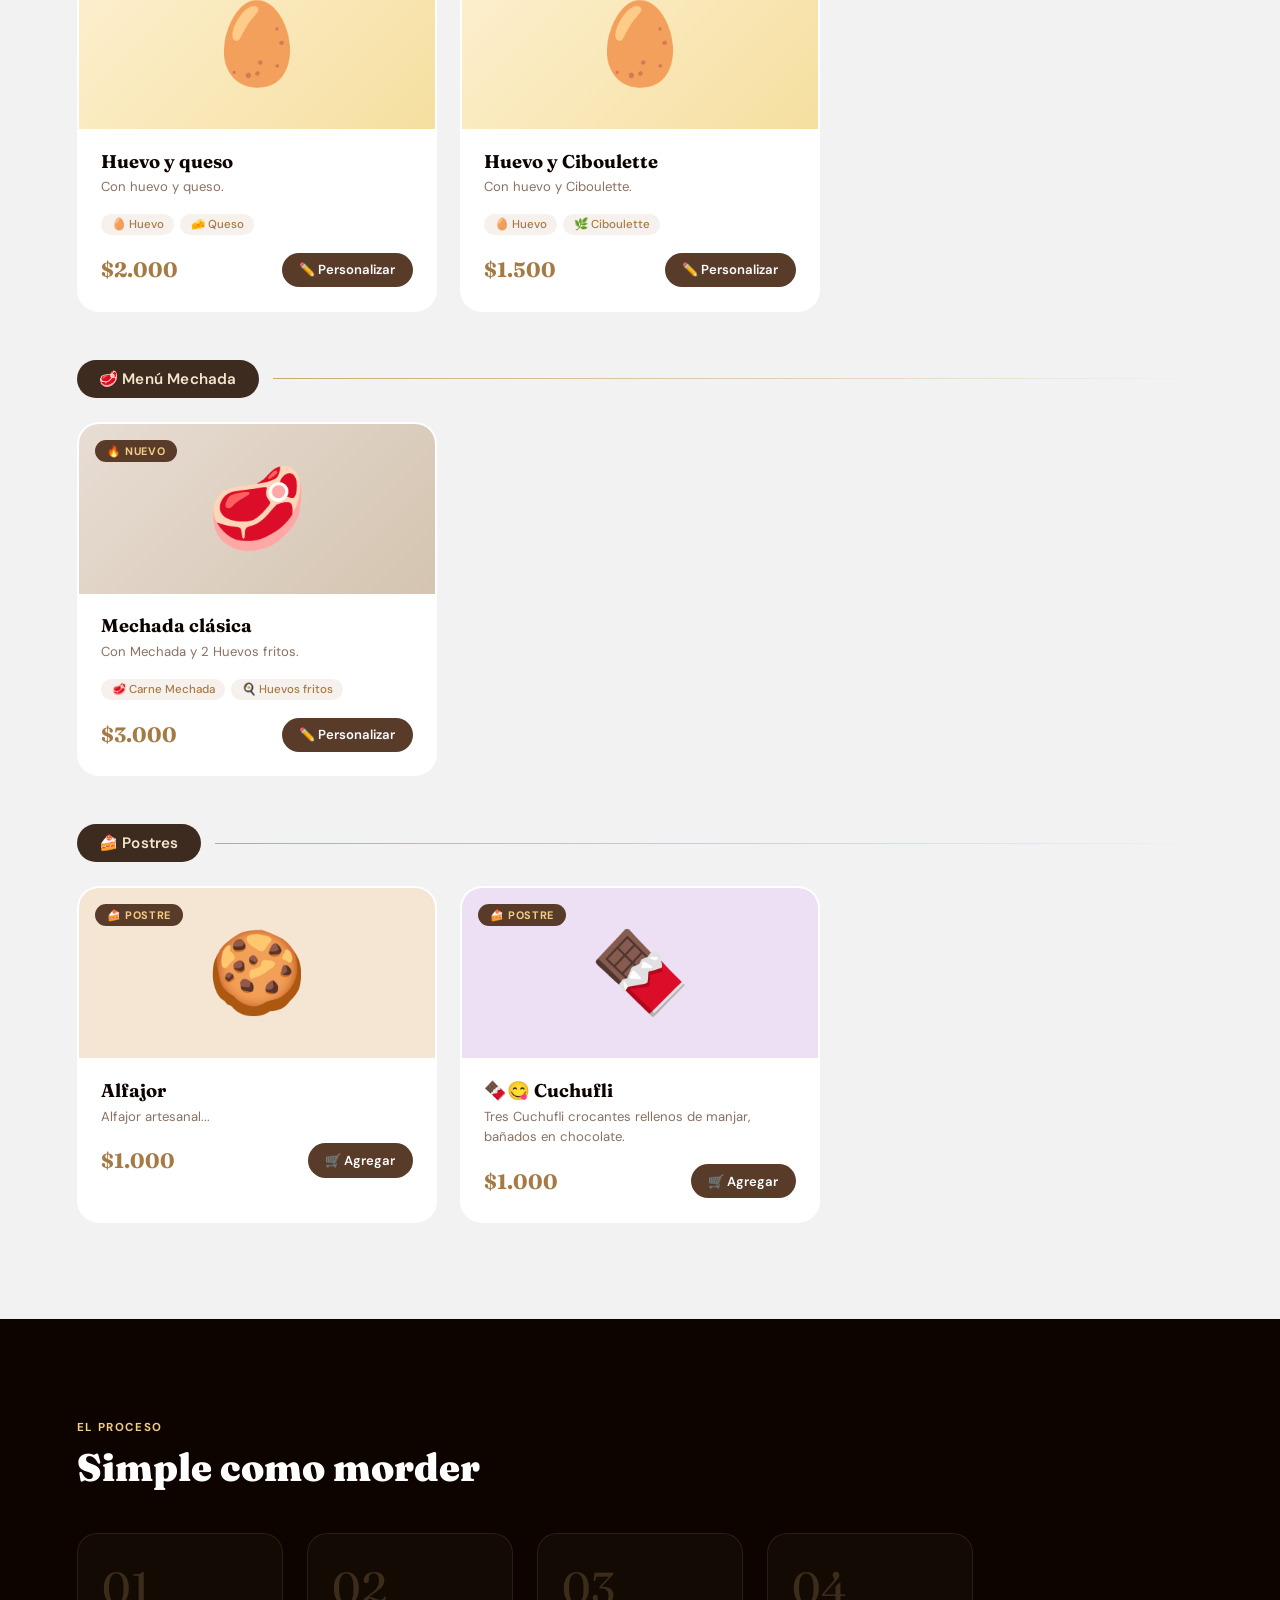
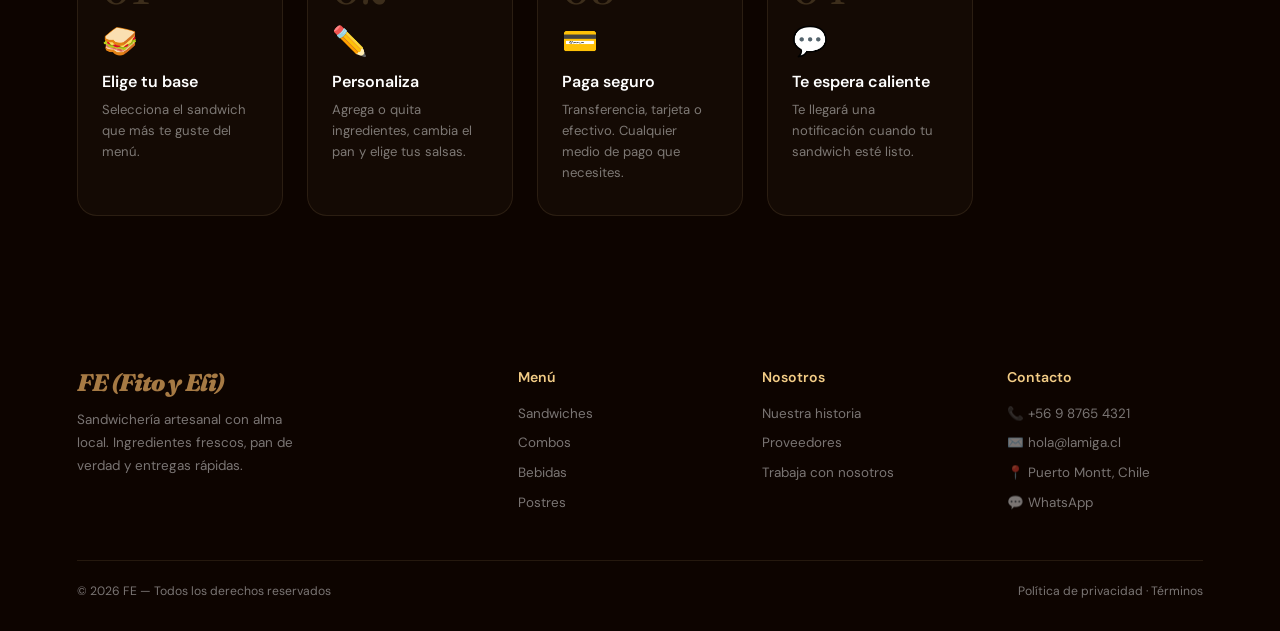
==== commit 13c9f7b4: "Modificar menú" ====
--- a/index.html
+++ b/index.html
@@ -37,7 +37,7 @@
       <div class="sandwich-layer sl-pan-top">🍞 Pan artesanal</div>
       <div class="sandwich-layer sl-lechuga">🥬 Lechuga</div>
       <div class="sandwich-layer sl-tomate">🍅 Tomate</div>
-      <div class="sandwich-layer sl-queso">🧀 Queso laminado</div>
+      <div class="sandwich-layer sl-queso">🧀 Queso</div>
       <div class="sandwich-layer sl-carne">🥩 Carne mechada</div>
       <div class="sandwich-layer sl-huevo">🥚 Huevo frito</div>
       <div class="sandwich-layer sl-pan-bot">🍞 Pan artesanal</div>
@@ -51,6 +51,13 @@
   <span class="section-label">Nuestras bases</span>
   <h2 class="section-title fade-in">Escoge y personaliza</h2>
 
+
+
+  <!--MENU HUEVO-->
+  <div class="section-divider">
+    <div class="section-pill">🥚 Menú de huevo</div>
+    <div class="divider-line"></div>
+  </div>
   <div class="menu-grid">
 
     <div class="menu-card" onclick="openModal('Clásico de huevo','El favorito de siempre: con huevo, queso, tocino.',['🥚 Huevo','🧀 Queso','🥓 tocino'],2500,'bg-1')">
@@ -73,7 +80,7 @@
       </div>
     </div>
 
-    <div class="menu-card" onclick="openModal('Huevo y Palta','El clásico chileno elevado, cremoso y reconfortante.',['🥚 Huevo frito','🥑 Palta','🧀 Queso'],2500,'bg-2')">
+    <div class="menu-card" onclick="openModal('Huevo, Palta y Queso','El clásico chileno elevado, cremoso y reconfortante.',['🥚 Huevo frito','🥑 Palta','🧀 Queso'],2500,'bg-2')">
       <div class="card-img bg-2">
         🥚
         <span class="card-badge">🥚2</span>
@@ -149,8 +156,17 @@
         </div>
       </div>
     </div>
-
-    <div class="menu-card" onclick="openModal('Mechada clásica','con Mechada y 2 Huevos fritos.',['🥩 Mechada','🍳 Huevo Frito','🍳 Huevo frito'],3000,'bg-3')">
+  </div>
+
+
+  <!--MENU MECHADA-->
+  <div class="section-divider">
+      <div class="section-pill">🥩 Menú Mechada</div>
+      <div class="divider-line"></div>
+    </div>
+    <div class="menu-grid">
+
+    <div class="menu-card" onclick="openModal('Mechada clásica','con Mechada y 2 Huevos fritos.',['🥩 Carne Mechada','🍳 Huevo Frito','🍳 Huevo Frito'],3000,'bg-3')">
       <div class="card-img bg-3">
         🥩
         <span class="card-badge">🔥 Nuevo</span>
@@ -159,7 +175,7 @@
         <div class="card-name">Mechada clásica</div>
         <div class="card-desc">Con Mechada y 2 Huevos fritos.</div>
         <div class="card-ingredients">
-          <span class="ing-tag">🥩 Mechada</span>
+          <span class="ing-tag">🥩 Carne Mechada</span>
           <span class="ing-tag">🍳 Huevos fritos</span>
         </div>
         <div class="card-footer">
@@ -168,69 +184,48 @@
         </div>
       </div>
     </div>
-
-    <div class="menu-card" onclick="openModal('Veggie Completo','Sin carne pero lleno de sabor, con queso fundido y palta.',['🥑 Palta','🧀 Queso','🍅 Tomate','🥬 Lechuga','🌽 Choclo'],3490,'bg-4')">
-      <div class="card-img bg-4">
-        🥑
-        <span class="card-badge">🌱 Veggie</span>
-      </div>
-      <div class="card-body">
-        <div class="card-name">Veggie Completo</div>
-        <div class="card-desc">Palta, queso laminado, choclo, lechuga y tomate. Sin carne, sin culpa.</div>
-        <div class="card-ingredients">
-          <span class="ing-tag">🥑 Palta</span>
-          <span class="ing-tag">🧀 Queso</span>
-          <span class="ing-tag">🌽 Choclo</span>
-        </div>
-        <div class="card-footer">
-          <span class="card-price">$3.490</span>
-          <button class="btn-customize">✏️ Personalizar</button>
-        </div>
-      </div>
-    </div>
-
-    <div class="menu-card" onclick="openModal('Lomito Especial','Lomo de cerdo jugoso, tomate, palta y mayo. El rey de la sandwichería.',['🐷 Lomito cerdo','🥑 Palta','🍅 Tomate','🥬 Lechuga'],5490,'bg-5')">
-      <div class="card-img bg-5">
-        🐷
-        <span class="card-badge">👑 Especial</span>
-      </div>
-      <div class="card-body">
-        <div class="card-name">Lomito Especial</div>
-        <div class="card-desc">Lomo de cerdo tierno, palta, tomate y lechuga. El más pedido.</div>
-        <div class="card-ingredients">
-          <span class="ing-tag">🐷 Lomito</span>
-          <span class="ing-tag">🥑 Palta</span>
-          <span class="ing-tag">🍅 Tomate</span>
-        </div>
-        <div class="card-footer">
-          <span class="card-price">$5.490</span>
-          <button class="btn-customize">✏️ Personalizar</button>
-        </div>
-      </div>
-    </div>
-
-    <div class="menu-card" onclick="openModal('Salmón Ahumado','Elegante y fresco, con salmón, queso crema y pepino.',['🐟 Salmón','🧀 Queso crema','🥒 Pepino','🥬 Rúcula'],5990,'bg-6')">
-      <div class="card-img bg-6">
-        🐟
-        <span class="card-badge">✨ Premium</span>
-      </div>
-      <div class="card-body">
-        <div class="card-name">Salmón Ahumado</div>
-        <div class="card-desc">Salmón ahumado patagónico, queso crema, rúcula y pepino fresco.</div>
-        <div class="card-ingredients">
-          <span class="ing-tag">🐟 Salmón</span>
-          <span class="ing-tag">🧀 Q. crema</span>
-          <span class="ing-tag">🥬 Rúcula</span>
-        </div>
-        <div class="card-footer">
-          <span class="card-price">$5.990</span>
-          <button class="btn-customize">✏️ Personalizar</button>
-        </div>
-      </div>
-    </div>
-
-  </div>
+  </div>
+
+  <!--MENU POSTRES-->
+<div class="section-divider">
+  <div class="section-pill">🍰 Postres</div>
+  <div class="divider-line"></div>
+</div>
+<div class="menu-grid">
+
+  <div class="menu-card" onclick="openPostreModal('Alfajor', 'Alfajor artesanal de maicena con manjar y coco.', 1000)">
+    <div class="card-img bg-postre-1">
+      🍪
+      <span class="card-badge">🍰 Postre</span>
+    </div>
+    <div class="card-body">
+      <div class="card-name">Alfajor</div>
+      <div class="card-desc">Alfajor artesanal...</div>
+      <div class="card-footer">
+        <span class="card-price">$1.000</span>
+        <button class="btn-customize">🛒 Agregar</button>
+      </div>
+    </div>
+  </div>
+
+  <div class="menu-card" onclick="openPostreModal('Cuchufli', 'Tres Cuchufli crocantes rellenos de manjar, bañados en chocolate.', 1000)">
+    <div class="card-img bg-postre-2">
+      🍫
+      <span class="card-badge">🍰 Postre</span>
+    </div>
+    <div class="card-body">
+      <div class="card-name">🍫😋 Cuchufli</div>
+      <div class="card-desc">Tres Cuchufli crocantes rellenos de manjar, bañados en chocolate.</div>
+      <div class="card-footer">
+        <span class="card-price">$1.000</span>
+        <button class="btn-customize">🛒 Agregar</button>
+      </div>
+    </div>
+  </div>
+
+</div>
 </section>
+
 
 <!-- MODAL EDITOR -->
 <div class="modal-overlay" id="modal">
@@ -382,7 +377,9 @@
 
 <script src="app.js"></script>
 </body>
-<!--                              ###########
+<!--       
+
+                                  ###########
                               ###################
                            #########################
                          #############################
--- a/styles.css
+++ b/styles.css
@@ -323,7 +323,7 @@
 
 /* Visualización del sandwich */
 .sandwich-preview {
-  background: var(--negro);
+  background: #2a1a0e;
   border-radius: 18px;
   padding: 1.5rem;
   margin-bottom: 1.8rem;
@@ -558,3 +558,40 @@
   footer             { grid-template-columns: 1fr; }
   .cta-banner        { text-align: center; justify-content: center; }
 }
+
+/* ── BANNER MENÚ ─────────────────────────────────────────────── */
+.section-divider {
+  display: flex;
+  align-items: center;
+  gap: 14px;
+  margin: 3rem 0 1.5rem 0;
+}
+
+.section-pill {
+  display: inline-flex;
+  align-items: center;
+  gap: 8px;
+  background: #3d2b1f;
+  color: #f5e6cc;
+  padding: 9px 22px;
+  border-radius: 999px;
+  font-size: 0.95rem;
+  font-weight: 600;
+  white-space: nowrap;
+  letter-spacing: 0.2px;
+}
+
+.divider-line {
+  flex: 1;
+  height: 1px;
+  background: linear-gradient(to right, #c9a96e, transparent);
+}
+
+/*── Postres ─────────────────────────────────────────────── */
+.bg-postre-1 { background: #f5e6d3; }
+.bg-postre-2 { background: #ede0f5; }
+/* Modo postre: oculta todo lo que no aplica */
+.modal.modo-postre .sandwich-preview { display: none !important; }
+.modal.modo-postre .ing-section      { display: none !important; }
+.modal.modo-postre .pan-options      { display: none !important; }
+.modal.modo-postre .ing-section-title { display: none !important; }
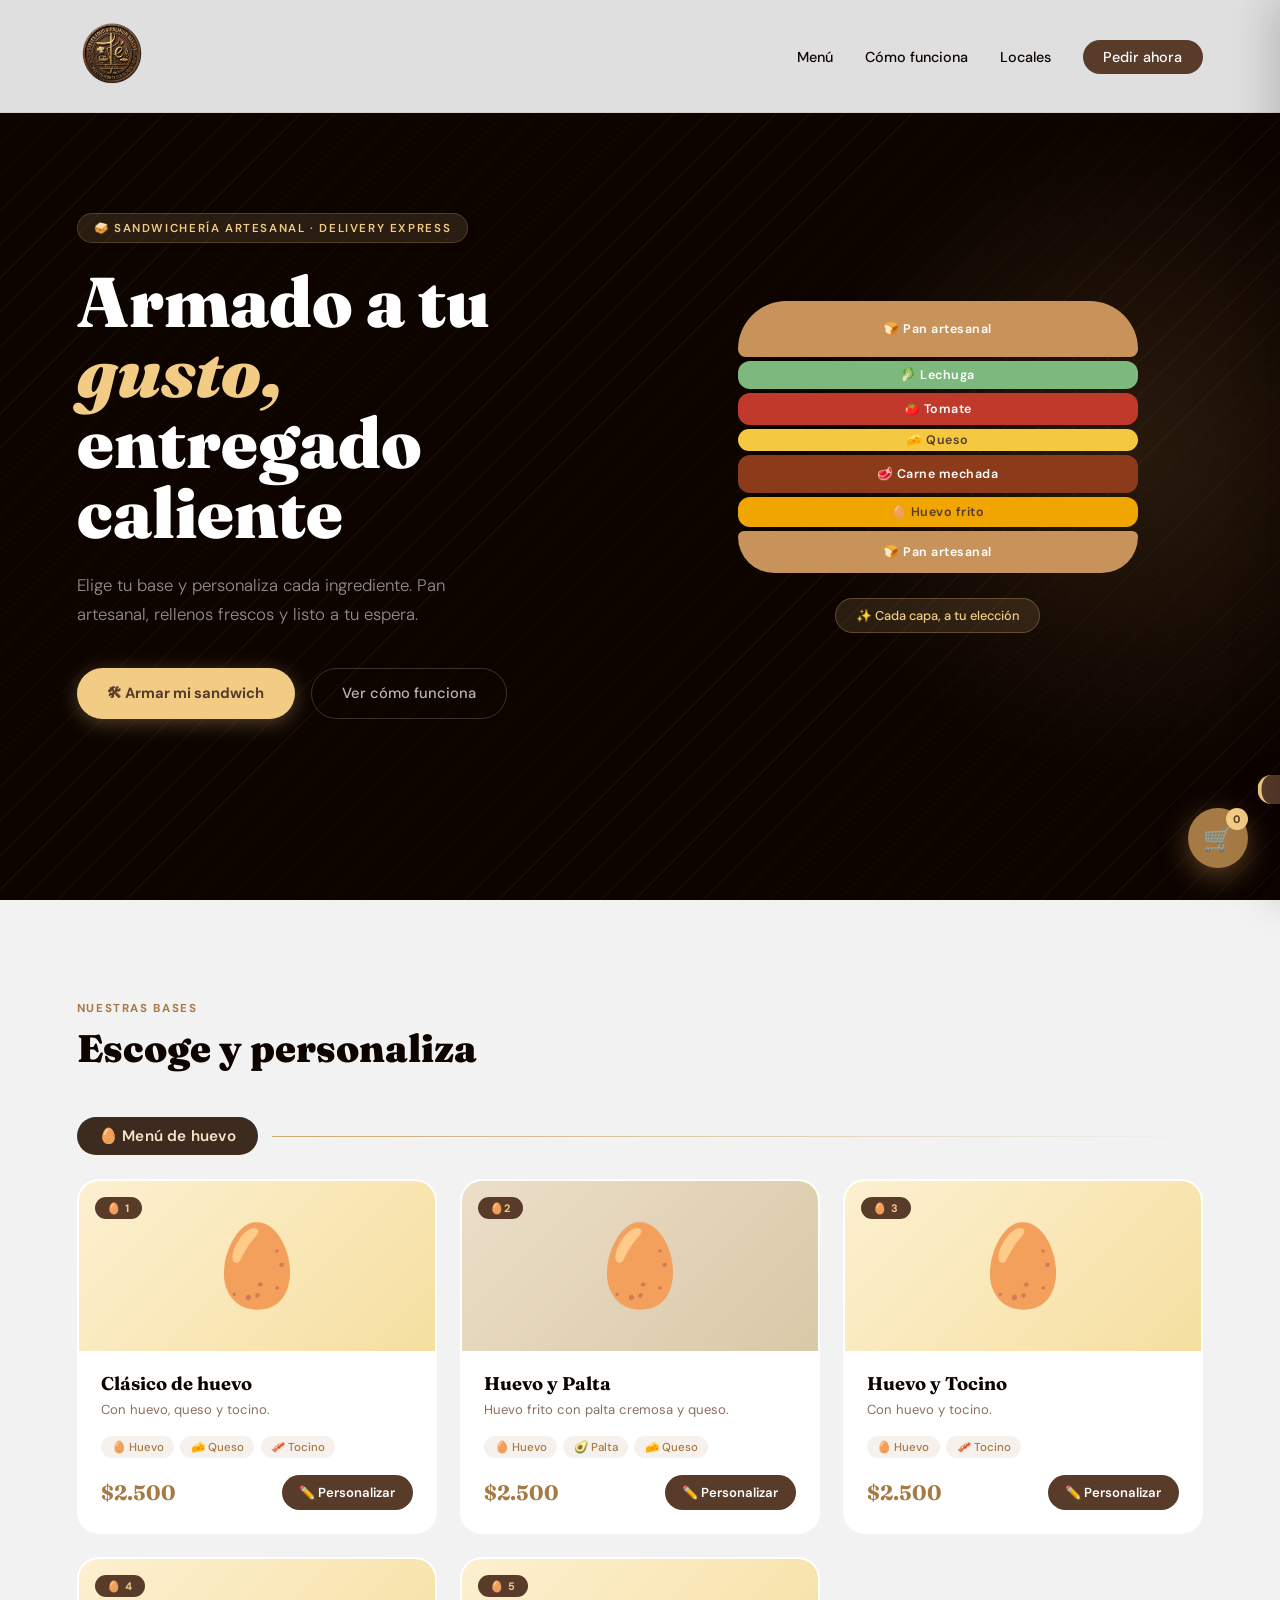
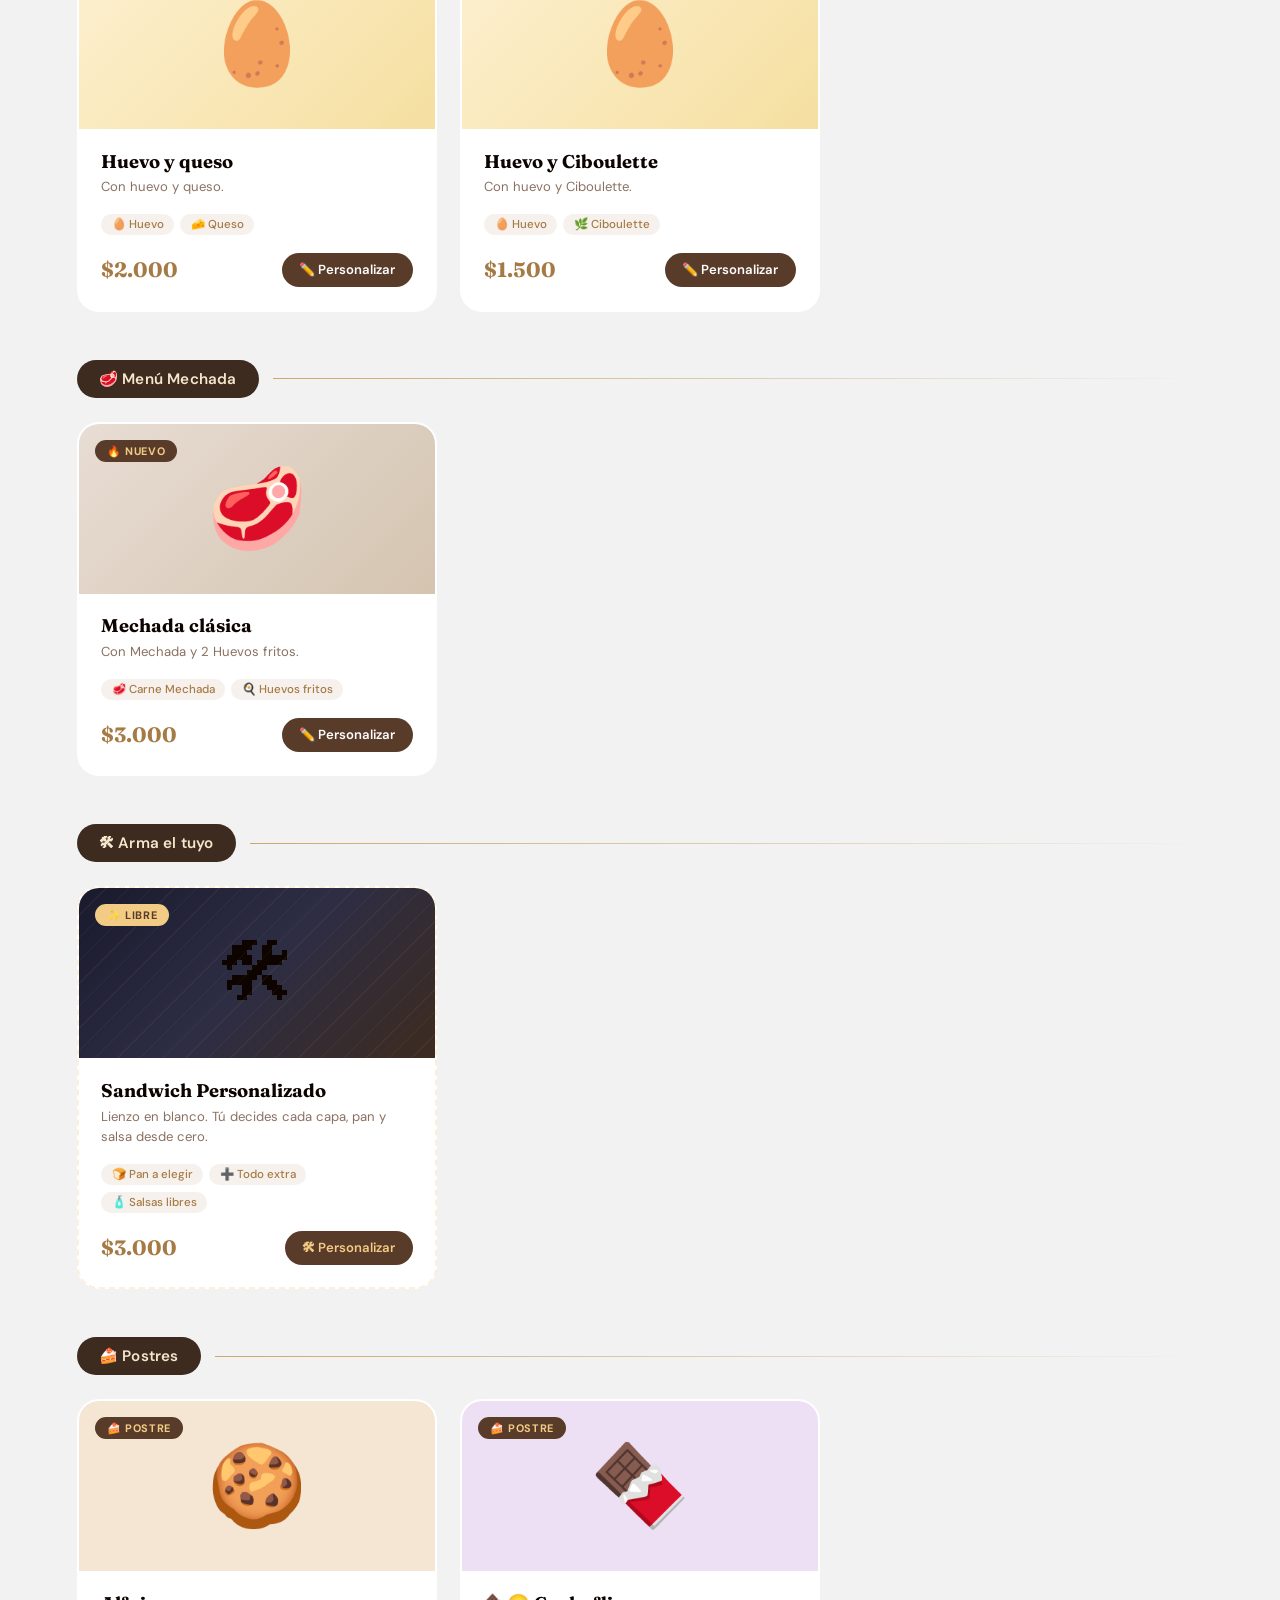
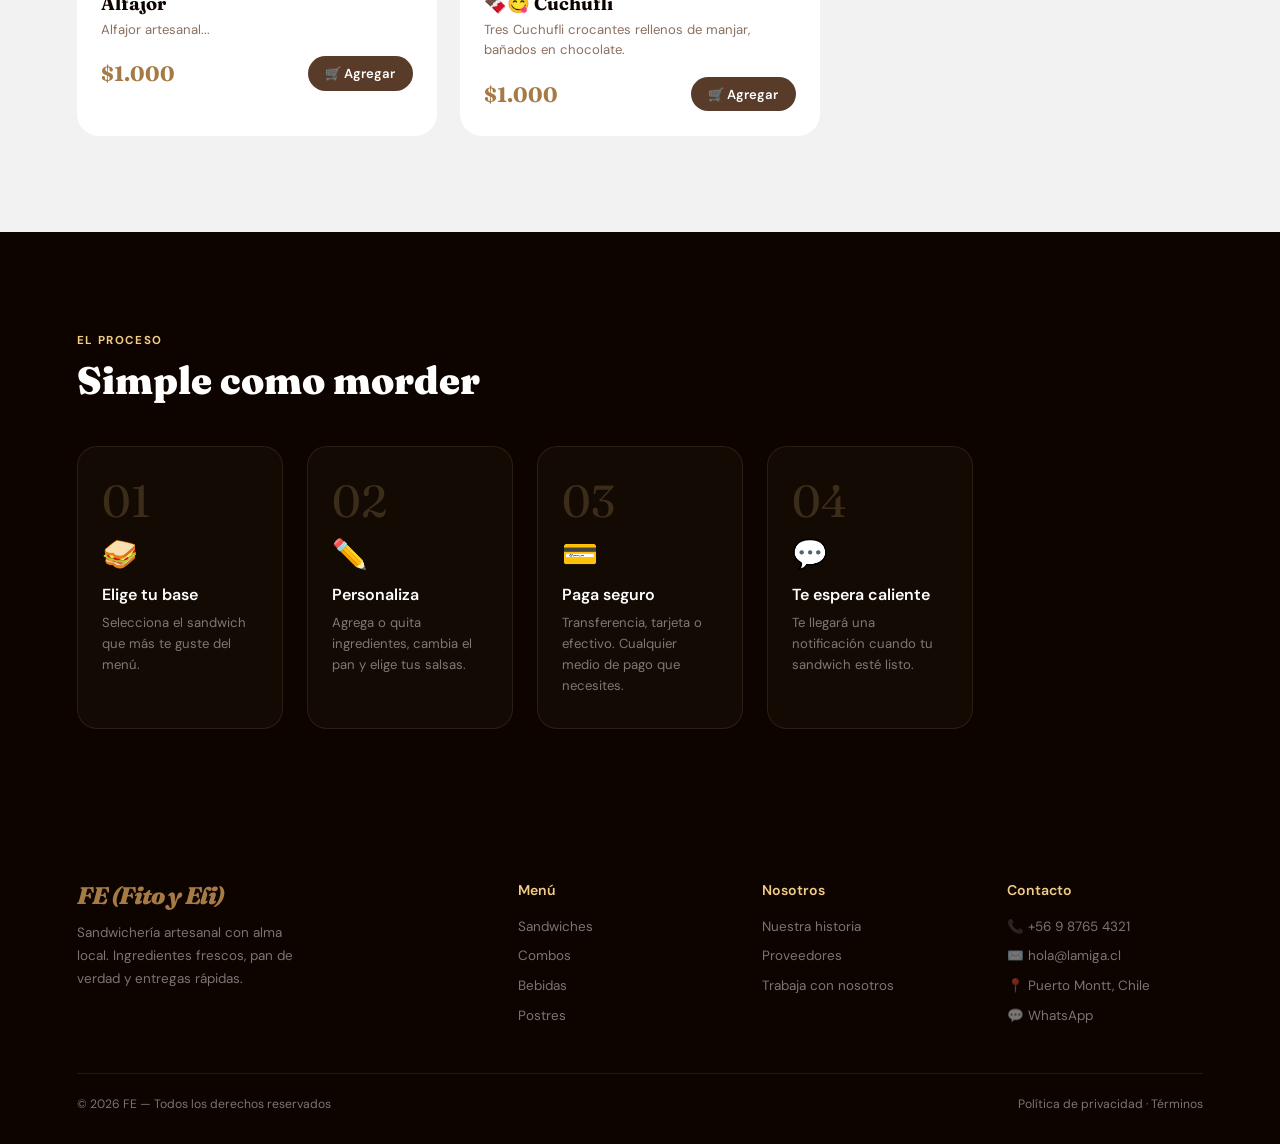
==== commit 3e92afc0: "Pantalla de carrito, pago y confirmacion del pedido + sandwich personalizado y poder quitar ingredie" ====
--- a/index.html
+++ b/index.html
@@ -186,6 +186,33 @@
     </div>
   </div>
 
+  <!--MENU PERSONALIZADO-->
+  <div class="section-divider">
+    <div class="section-pill">🛠 Arma el tuyo</div>
+    <div class="divider-line"></div>
+  </div>
+  <div class="menu-grid">
+    <div class="menu-card menu-card-custom" onclick="openCustomModal()">
+      <div class="card-img bg-custom">
+        🛠
+        <span class="card-badge">✨ Libre</span>
+      </div>
+      <div class="card-body">
+        <div class="card-name">Sandwich Personalizado</div>
+        <div class="card-desc">Lienzo en blanco. Tú decides cada capa, pan y salsa desde cero.</div>
+        <div class="card-ingredients">
+          <span class="ing-tag">🍞 Pan a elegir</span>
+          <span class="ing-tag">➕ Todo extra</span>
+          <span class="ing-tag">🧴 Salsas libres</span>
+        </div>
+        <div class="card-footer">
+          <span class="card-price">$3.000</span>
+          <button class="btn-customize btn-customize-custom">🛠 Personalizar</button>
+        </div>
+      </div>
+    </div>
+  </div>
+
   <!--MENU POSTRES-->
 <div class="section-divider">
   <div class="section-pill">🍰 Postres</div>
@@ -370,10 +397,239 @@
 </footer>
 
 <!-- FAB CARRITO -->
-<a href="#" class="cart-fab">🛒<span class="badge" id="cart-badge">0</span></a>
+<a href="#" class="cart-fab" onclick="openCart(event)">🛒<span class="badge" id="cart-badge">0</span></a>
 
 <!-- TOAST -->
 <div class="toast" id="toast"></div>
+
+<!-- ════════════════════════════════════════════
+     PANEL CARRITO
+════════════════════════════════════════════ -->
+<div class="cart-overlay" id="cart-overlay" onclick="closeCart()"></div>
+<aside class="cart-panel" id="cart-panel">
+  <div class="cart-header">
+    <div>
+      <div class="cart-header-label">Tu pedido</div>
+      <h2 class="cart-header-title">Carrito 🛒</h2>
+    </div>
+    <button class="cart-close-btn" onclick="closeCart()">✕</button>
+  </div>
+
+  <div class="cart-body" id="cart-body">
+    <!-- items generados por JS -->
+  </div>
+
+  <div class="cart-empty" id="cart-empty">
+    <div class="cart-empty-icon">🥪</div>
+    <p>Tu carrito está vacío</p>
+    <span>Agrega un sandwich del menú para empezar</span>
+  </div>
+
+  <div class="cart-footer" id="cart-footer">
+    <div class="cart-subtotal">
+      <span>Subtotal</span>
+      <span id="cart-subtotal-val">$0</span>
+    </div>
+    <div class="cart-subtotal" style="color:var(--gris);font-size:.82rem">
+      <span>Envío</span>
+      <span id="cart-delivery-val">$1.500</span>
+    </div>
+    <div class="cart-total-row">
+      <span>Total</span>
+      <span id="cart-total-val">$0</span>
+    </div>
+    <button class="btn-checkout" onclick="openPayment()">💳 Ir a pagar</button>
+  </div>
+</aside>
+
+<!-- ════════════════════════════════════════════
+     PANEL PAGO
+════════════════════════════════════════════ -->
+<div class="screen-overlay" id="payment-overlay">
+  <div class="payment-screen" id="payment-screen">
+    <div class="payment-header">
+      <button class="back-btn" onclick="closePayment()">← Volver</button>
+      <h2 class="payment-title">¿Cómo pagás?</h2>
+    </div>
+
+    <!-- Método de entrega -->
+    <div class="pay-section">
+      <div class="pay-section-title">📍 Método de entrega</div>
+      <div class="delivery-options">
+        <div class="delivery-opt selected" id="opt-delivery" onclick="selectDelivery('delivery')">
+          <span class="delivery-opt-icon">🛵</span>
+          <div>
+            <div class="delivery-opt-name">Delivery</div>
+            <div class="delivery-opt-desc">30–45 min · $1.500</div>
+          </div>
+        </div>
+        <div class="delivery-opt" id="opt-pickup" onclick="selectDelivery('pickup')">
+          <span class="delivery-opt-icon">🏪</span>
+          <div>
+            <div class="delivery-opt-name">Retiro en local</div>
+            <div class="delivery-opt-desc">15–20 min · Gratis</div>
+          </div>
+        </div>
+      </div>
+    </div>
+
+    <!-- Dirección (solo si delivery) -->
+    <div class="pay-section" id="address-section">
+      <div class="pay-section-title">🏠 Dirección de entrega</div>
+      <input class="pay-input" id="address-input" type="text" placeholder="Calle, número, depto.">
+      <input class="pay-input" id="ref-input"  type="text" placeholder="Referencia (opcional)">
+    </div>
+
+    <!-- Método de pago -->
+    <div class="pay-section">
+      <div class="pay-section-title">💳 Método de pago</div>
+      <div class="pay-methods">
+
+        <div class="pay-method selected" id="pm-transfer" onclick="selectPayMethod('transfer')">
+          <div class="pm-icon">🏦</div>
+          <div>
+            <div class="pm-name">Transferencia</div>
+            <div class="pm-desc">Banco / RUT</div>
+          </div>
+          <div class="pm-check">✓</div>
+        </div>
+
+        <div class="pay-method" id="pm-card" onclick="selectPayMethod('card')">
+          <div class="pm-icon">💳</div>
+          <div>
+            <div class="pm-name">Tarjeta</div>
+            <div class="pm-desc">Débito / Crédito</div>
+          </div>
+          <div class="pm-check">✓</div>
+        </div>
+
+        <div class="pay-method" id="pm-cash" onclick="selectPayMethod('cash')">
+          <div class="pm-icon">💵</div>
+          <div>
+            <div class="pm-name">Efectivo</div>
+            <div class="pm-desc">Paga al recibir</div>
+          </div>
+          <div class="pm-check">✓</div>
+        </div>
+
+        <div class="pay-method" id="pm-mercadopago" onclick="selectPayMethod('mercadopago')">
+          <div class="pm-icon">🔵</div>
+          <div>
+            <div class="pm-name">Mercado Pago</div>
+            <div class="pm-desc">Paga por app</div>
+          </div>
+          <div class="pm-check">✓</div>
+        </div>
+
+      </div>
+    </div>
+
+    <!-- Detalle método seleccionado -->
+    <div class="pay-detail" id="pay-detail-transfer">
+      <div class="transfer-box">
+        <div class="transfer-row"><span>Banco</span><strong>BCI</strong></div>
+        <div class="transfer-row"><span>RUT</span><strong>12.345.678-9</strong></div>
+        <div class="transfer-row"><span>Titular</span><strong>FE Sandwichería</strong></div>
+        <div class="transfer-row"><span>Tipo</span><strong>Cuenta corriente</strong></div>
+        <div class="transfer-note">📧 Envía el comprobante a <strong>pagos@fe.cl</strong> para confirmar tu pedido</div>
+      </div>
+    </div>
+
+    <div class="pay-detail" id="pay-detail-card" style="display:none">
+      <div class="card-form">
+        <input class="pay-input" type="text" placeholder="Número de tarjeta" maxlength="19" id="card-num">
+        <div style="display:grid;grid-template-columns:1fr 1fr;gap:.8rem">
+          <input class="pay-input" type="text" placeholder="MM/AA" maxlength="5" id="card-exp">
+          <input class="pay-input" type="text" placeholder="CVV" maxlength="3" id="card-cvv">
+        </div>
+        <input class="pay-input" type="text" placeholder="Nombre en la tarjeta">
+      </div>
+    </div>
+
+    <div class="pay-detail" id="pay-detail-cash" style="display:none">
+      <div class="cash-note">
+        💵 Pago al momento de la entrega.<br>
+        <span>¿Con cuánto pagas? (opcional)</span>
+        <input class="pay-input" type="number" placeholder="Ej: $5.000" style="margin-top:.6rem">
+      </div>
+    </div>
+
+    <div class="pay-detail" id="pay-detail-mercadopago" style="display:none">
+      <div class="mp-box">
+        <div class="mp-qr">QR</div>
+        <p>Abre Mercado Pago y escanea el código o usa el link:</p>
+        <a class="mp-link" href="#">🔗 Pagar con Mercado Pago</a>
+      </div>
+    </div>
+
+    <!-- Resumen -->
+    <div class="pay-section">
+      <div class="pay-section-title">🧾 Resumen</div>
+      <div class="pay-summary" id="pay-summary"></div>
+    </div>
+
+    <div class="pay-footer">
+      <div class="pay-total-row">
+        <span>Total a pagar</span>
+        <span id="pay-total-display">$0</span>
+      </div>
+      <button class="btn-confirm-pay" onclick="confirmOrder()">✅ Confirmar pedido</button>
+    </div>
+  </div>
+</div>
+
+<!-- ════════════════════════════════════════════
+     PANTALLA CONFIRMACIÓN
+════════════════════════════════════════════ -->
+<div class="screen-overlay" id="confirm-overlay" style="display:none">
+  <div class="confirm-screen">
+    <div class="confirm-animation">
+      <div class="confirm-circle">
+        <span class="confirm-check">✓</span>
+      </div>
+    </div>
+    <h2 class="confirm-title">¡Pedido confirmado!</h2>
+    <p class="confirm-subtitle">Tu sandwich está en camino 🥪🔥</p>
+
+    <div class="confirm-order-num">
+      Pedido <strong id="confirm-order-num">#0000</strong>
+    </div>
+
+    <div class="confirm-details" id="confirm-details"></div>
+
+    <div class="confirm-eta">
+      <div class="eta-icon">⏱</div>
+      <div>
+        <div class="eta-label">Tiempo estimado</div>
+        <div class="eta-time" id="eta-time">30–45 min</div>
+      </div>
+    </div>
+
+    <div class="confirm-steps">
+      <div class="cstep active" id="cstep-1">
+        <div class="cstep-dot"></div>
+        <div class="cstep-label">Pedido recibido</div>
+      </div>
+      <div class="cstep-line"></div>
+      <div class="cstep" id="cstep-2">
+        <div class="cstep-dot"></div>
+        <div class="cstep-label">Preparando</div>
+      </div>
+      <div class="cstep-line"></div>
+      <div class="cstep" id="cstep-3">
+        <div class="cstep-dot"></div>
+        <div class="cstep-label">En camino</div>
+      </div>
+      <div class="cstep-line"></div>
+      <div class="cstep" id="cstep-4">
+        <div class="cstep-dot"></div>
+        <div class="cstep-label">Entregado</div>
+      </div>
+    </div>
+
+    <button class="btn-back-menu" onclick="backToMenu()">🏠 Volver al menú</button>
+  </div>
+</div>
 
 <script src="app.js"></script>
 </body>
--- a/styles.css
+++ b/styles.css
@@ -595,3 +595,463 @@
 .modal.modo-postre .ing-section      { display: none !important; }
 .modal.modo-postre .pan-options      { display: none !important; }
 .modal.modo-postre .ing-section-title { display: none !important; }
+
+/* ══════════════════════════════════════════════════════════════
+   CARRITO PANEL
+══════════════════════════════════════════════════════════════ */
+.cart-overlay {
+  position: fixed; inset: 0; z-index: 450;
+  background: rgba(13,4,0,0.5);
+  opacity: 0; pointer-events: none;
+  transition: opacity .3s;
+}
+.cart-overlay.open { opacity: 1; pointer-events: all; }
+
+.cart-panel {
+  position: fixed; top: 0; right: 0; z-index: 460;
+  width: min(440px, 100vw);
+  height: 100vh;
+  background: var(--blanco);
+  display: flex; flex-direction: column;
+  transform: translateX(100%);
+  transition: transform .35s cubic-bezier(.4,0,.2,1);
+  box-shadow: -8px 0 40px rgba(13,4,0,0.18);
+}
+.cart-panel.open { transform: translateX(0); }
+
+.cart-header {
+  padding: 1.5rem 1.8rem 1.2rem;
+  border-bottom: 1px solid rgba(166,122,68,0.12);
+  display: flex; align-items: flex-start; justify-content: space-between;
+}
+.cart-header-label {
+  font-size: .72rem; font-weight: 700; text-transform: uppercase;
+  letter-spacing: .12em; color: var(--cafe-medio); margin-bottom: .2rem;
+}
+.cart-header-title {
+  font-family: 'Fraunces', serif; font-size: 1.6rem; font-weight: 900;
+}
+.cart-close-btn {
+  background: var(--crema); border: none; border-radius: 50%;
+  width: 34px; height: 34px; font-size: 1rem; cursor: pointer;
+  display: flex; align-items: center; justify-content: center;
+  color: var(--gris); transition: background .2s;
+}
+.cart-close-btn:hover { background: var(--dorado); color: var(--cafe-oscuro); }
+
+.cart-body {
+  flex: 1; overflow-y: auto; padding: 1.2rem 1.8rem;
+  display: flex; flex-direction: column; gap: .9rem;
+}
+
+.cart-empty {
+  flex: 1; display: flex; flex-direction: column;
+  align-items: center; justify-content: center;
+  gap: .5rem; padding: 2rem;
+  display: none;
+}
+.cart-empty.show { display: flex; }
+.cart-empty-icon { font-size: 3.5rem; opacity: .35; margin-bottom: .5rem; }
+.cart-empty p    { font-family: 'Fraunces', serif; font-size: 1.1rem; font-weight: 700; }
+.cart-empty span { font-size: .84rem; color: var(--gris); text-align: center; }
+
+/* Item del carrito */
+.cart-item {
+  background: var(--crema); border-radius: 16px;
+  padding: 1rem 1.1rem;
+  display: flex; gap: .9rem; align-items: flex-start;
+  border: 1.5px solid transparent;
+  transition: border-color .2s;
+  animation: fadeUp .3s ease both;
+}
+.cart-item:hover { border-color: rgba(166,122,68,0.2); }
+.cart-item-emoji { font-size: 2rem; flex-shrink: 0; line-height: 1; margin-top: .1rem; }
+.cart-item-info  { flex: 1; min-width: 0; }
+.cart-item-name  { font-weight: 700; font-size: .92rem; margin-bottom: .2rem; }
+.cart-item-tags  {
+  display: flex; flex-wrap: wrap; gap: .3rem; margin-bottom: .5rem;
+}
+.cart-item-tag {
+  font-size: .68rem; background: rgba(166,122,68,0.1);
+  color: var(--cafe-medio); padding: .15rem .5rem;
+  border-radius: 50px; font-weight: 500;
+}
+.cart-item-bottom {
+  display: flex; align-items: center; justify-content: space-between;
+  gap: .5rem;
+}
+.cart-item-price { font-family: 'Fraunces', serif; font-size: 1rem; font-weight: 900; }
+.cart-item-qty   { display: flex; align-items: center; gap: .5rem; }
+.cart-qty-btn {
+  width: 26px; height: 26px; border-radius: 50%;
+  background: var(--blanco); border: 1.5px solid rgba(166,122,68,0.2);
+  cursor: pointer; font-size: .9rem; font-weight: 700;
+  display: flex; align-items: center; justify-content: center;
+  transition: background .2s, border-color .2s;
+}
+.cart-qty-btn:hover { background: var(--dorado); border-color: var(--dorado); }
+.cart-qty-num { font-weight: 700; font-size: .9rem; min-width: 1.2rem; text-align: center; }
+.cart-remove-btn {
+  background: none; border: none; cursor: pointer;
+  color: #c0392b; font-size: .75rem; padding: .2rem .5rem;
+  border-radius: 6px; transition: background .2s;
+}
+.cart-remove-btn:hover { background: rgba(192,57,43,0.08); }
+
+.cart-footer {
+  padding: 1.4rem 1.8rem;
+  border-top: 1px solid rgba(166,122,68,0.12);
+  display: flex; flex-direction: column; gap: .55rem;
+  display: none;
+}
+.cart-footer.show { display: flex; }
+
+.cart-subtotal {
+  display: flex; justify-content: space-between;
+  font-size: .88rem; color: var(--gris);
+}
+.cart-total-row {
+  display: flex; justify-content: space-between; align-items: center;
+  font-family: 'Fraunces', serif; font-size: 1.3rem; font-weight: 900;
+  padding-top: .5rem;
+  border-top: 1.5px solid rgba(166,122,68,0.12);
+}
+.btn-checkout {
+  background: var(--cafe-oscuro); color: var(--blanco);
+  border: none; border-radius: 50px;
+  font-family: 'DM Sans', sans-serif;
+  font-size: .95rem; font-weight: 700;
+  padding: 1rem; cursor: pointer; width: 100%;
+  transition: background .2s, transform .15s;
+  box-shadow: 0 4px 20px rgba(89,59,42,0.35);
+  margin-top: .3rem;
+}
+.btn-checkout:hover { background: var(--cafe-medio); transform: translateY(-2px); }
+
+/* ══════════════════════════════════════════════════════════════
+   PANTALLAS DE PAGO Y CONFIRMACIÓN (overlay full screen)
+══════════════════════════════════════════════════════════════ */
+.screen-overlay {
+  position: fixed; inset: 0; z-index: 500;
+  background: var(--crema);
+  overflow-y: auto;
+  display: none;
+  animation: fadeUp .3s ease both;
+}
+.screen-overlay.open { display: block; }
+
+/* ── PANTALLA PAGO ────────────────────────────────────────── */
+.payment-screen {
+  max-width: 600px; margin: 0 auto;
+  padding: 2rem 1.8rem 4rem;
+}
+.payment-header {
+  display: flex; align-items: center; gap: 1rem;
+  margin-bottom: 2rem; padding-top: .5rem;
+}
+.back-btn {
+  background: none; border: 1.5px solid rgba(166,122,68,0.25);
+  border-radius: 50px; padding: .45rem 1rem;
+  font-family: 'DM Sans', sans-serif; font-size: .85rem; font-weight: 600;
+  cursor: pointer; color: var(--cafe-oscuro);
+  transition: border-color .2s, background .2s;
+}
+.back-btn:hover { border-color: var(--cafe-medio); background: rgba(166,122,68,0.05); }
+.payment-title {
+  font-family: 'Fraunces', serif; font-size: 1.7rem; font-weight: 900;
+}
+
+.pay-section { margin-bottom: 1.8rem; }
+.pay-section-title {
+  font-size: .78rem; font-weight: 700; text-transform: uppercase;
+  letter-spacing: .12em; color: var(--cafe-medio); margin-bottom: .9rem;
+}
+
+/* Opciones de entrega */
+.delivery-options { display: grid; grid-template-columns: 1fr 1fr; gap: .7rem; }
+.delivery-opt {
+  display: flex; align-items: center; gap: .8rem;
+  padding: 1rem 1.1rem; border-radius: 16px;
+  border: 2px solid rgba(166,122,68,0.15);
+  background: var(--blanco); cursor: pointer;
+  transition: all .2s;
+}
+.delivery-opt:hover { border-color: var(--cafe-medio); }
+.delivery-opt.selected { border-color: var(--cafe-oscuro); background: rgba(89,59,42,0.04); }
+.delivery-opt-icon { font-size: 1.5rem; }
+.delivery-opt-name { font-weight: 700; font-size: .88rem; }
+.delivery-opt-desc { font-size: .75rem; color: var(--gris); }
+
+/* Inputs */
+.pay-input {
+  width: 100%; padding: .8rem 1rem;
+  border: 1.5px solid rgba(166,122,68,0.2);
+  border-radius: 12px; background: var(--blanco);
+  font-family: 'DM Sans', sans-serif; font-size: .88rem;
+  margin-bottom: .7rem; outline: none;
+  transition: border-color .2s;
+}
+.pay-input:focus { border-color: var(--cafe-medio); }
+
+/* Métodos de pago */
+.pay-methods { display: flex; flex-direction: column; gap: .7rem; }
+.pay-method {
+  display: flex; align-items: center; gap: 1rem;
+  padding: 1rem 1.2rem; border-radius: 16px;
+  border: 2px solid rgba(166,122,68,0.15);
+  background: var(--blanco); cursor: pointer;
+  transition: all .2s;
+}
+.pay-method:hover { border-color: var(--cafe-medio); }
+.pay-method.selected { border-color: var(--cafe-oscuro); background: rgba(89,59,42,0.04); }
+.pm-icon { font-size: 1.5rem; flex-shrink: 0; }
+.pm-name { font-weight: 700; font-size: .9rem; }
+.pm-desc { font-size: .75rem; color: var(--gris); }
+.pm-check {
+  margin-left: auto; width: 22px; height: 22px;
+  background: var(--cafe-oscuro); color: white;
+  border-radius: 50%; font-size: .7rem; font-weight: 700;
+  display: none; align-items: center; justify-content: center;
+}
+.pay-method.selected .pm-check { display: flex; }
+
+/* Detalles de método */
+.pay-detail { margin-top: .5rem; margin-bottom: 1.2rem; }
+
+.transfer-box {
+  background: var(--blanco); border-radius: 16px;
+  padding: 1.2rem 1.4rem;
+  border: 1.5px solid rgba(166,122,68,0.15);
+  display: flex; flex-direction: column; gap: .6rem;
+}
+.transfer-row {
+  display: flex; justify-content: space-between;
+  font-size: .88rem; padding-bottom: .6rem;
+  border-bottom: 1px dashed rgba(166,122,68,0.12);
+}
+.transfer-row:last-of-type { border-bottom: none; padding-bottom: 0; }
+.transfer-note {
+  margin-top: .5rem; background: rgba(242,204,133,0.15);
+  border-radius: 10px; padding: .7rem 1rem;
+  font-size: .78rem; color: var(--cafe-oscuro);
+  border-left: 3px solid var(--dorado);
+}
+
+.card-form { display: flex; flex-direction: column; }
+
+.cash-note {
+  background: var(--blanco); border-radius: 16px;
+  padding: 1.2rem 1.4rem;
+  border: 1.5px solid rgba(166,122,68,0.15);
+  font-size: .88rem; line-height: 1.7;
+}
+.cash-note span { color: var(--gris); font-size: .82rem; }
+
+.mp-box {
+  background: var(--blanco); border-radius: 16px;
+  padding: 1.4rem; text-align: center;
+  border: 1.5px solid rgba(166,122,68,0.15);
+  display: flex; flex-direction: column; align-items: center; gap: .8rem;
+}
+.mp-qr {
+  width: 100px; height: 100px; border-radius: 12px;
+  background: repeating-conic-gradient(var(--negro) 0% 25%, var(--blanco) 0% 50%) 0 0 / 6px 6px;
+  display: flex; align-items: center; justify-content: center;
+  font-size: .6rem; color: transparent;
+}
+.mp-box p { font-size: .84rem; color: var(--gris); max-width: 260px; }
+.mp-link {
+  background: var(--cafe-oscuro); color: var(--blanco);
+  padding: .65rem 1.5rem; border-radius: 50px;
+  font-weight: 700; font-size: .88rem; text-decoration: none;
+  transition: background .2s;
+}
+.mp-link:hover { background: var(--cafe-medio); }
+
+/* Resumen de pago */
+.pay-summary {
+  background: var(--blanco); border-radius: 16px;
+  padding: 1rem 1.3rem;
+  border: 1.5px solid rgba(166,122,68,0.12);
+  display: flex; flex-direction: column; gap: .5rem;
+}
+.pay-sum-item {
+  display: flex; justify-content: space-between;
+  font-size: .84rem; padding: .3rem 0;
+  border-bottom: 1px dashed rgba(166,122,68,0.1);
+}
+.pay-sum-item:last-child { border-bottom: none; }
+.pay-sum-name { color: var(--gris); }
+
+.pay-footer {
+  position: sticky; bottom: 0;
+  background: var(--crema);
+  padding: 1.2rem 0 0;
+  border-top: 1px solid rgba(166,122,68,0.12);
+}
+.pay-total-row {
+  display: flex; justify-content: space-between; align-items: center;
+  font-family: 'Fraunces', serif; font-size: 1.4rem; font-weight: 900;
+  margin-bottom: .9rem;
+}
+.btn-confirm-pay {
+  background: var(--cafe-oscuro); color: var(--blanco);
+  border: none; border-radius: 50px;
+  font-family: 'DM Sans', sans-serif;
+  font-size: 1rem; font-weight: 700;
+  padding: 1.1rem; cursor: pointer; width: 100%;
+  transition: background .2s, transform .15s;
+  box-shadow: 0 4px 24px rgba(89,59,42,0.35);
+}
+.btn-confirm-pay:hover { background: var(--cafe-medio); transform: translateY(-2px); }
+
+/* ── PANTALLA CONFIRMACIÓN ──────────────────────────────────── */
+.confirm-screen {
+  max-width: 500px; margin: 0 auto;
+  padding: 3rem 1.8rem 5rem;
+  display: flex; flex-direction: column; align-items: center;
+  text-align: center;
+}
+
+.confirm-animation { margin-bottom: 1.5rem; }
+.confirm-circle {
+  width: 90px; height: 90px; border-radius: 50%;
+  background: var(--cafe-oscuro);
+  display: flex; align-items: center; justify-content: center;
+  margin: 0 auto;
+  animation: popIn .5s cubic-bezier(.34,1.56,.64,1) both;
+  box-shadow: 0 12px 40px rgba(89,59,42,0.35);
+}
+.confirm-check { font-size: 2.5rem; color: var(--dorado); }
+
+@keyframes popIn {
+  from { transform: scale(0); opacity: 0; }
+  to   { transform: scale(1); opacity: 1; }
+}
+
+.confirm-title {
+  font-family: 'Fraunces', serif; font-size: 2rem; font-weight: 900;
+  margin-bottom: .5rem;
+}
+.confirm-subtitle { font-size: 1rem; color: var(--gris); margin-bottom: 1.5rem; }
+
+.confirm-order-num {
+  background: rgba(242,204,133,0.18); color: var(--cafe-oscuro);
+  border: 1px solid rgba(242,204,133,0.35);
+  padding: .5rem 1.5rem; border-radius: 50px;
+  font-size: .85rem; margin-bottom: 1.5rem;
+}
+
+.confirm-details {
+  width: 100%; background: var(--blanco);
+  border-radius: 18px; padding: 1.2rem 1.4rem;
+  border: 1.5px solid rgba(166,122,68,0.12);
+  margin-bottom: 1.4rem;
+  text-align: left;
+  display: flex; flex-direction: column; gap: .5rem;
+}
+.confirm-detail-row {
+  display: flex; justify-content: space-between;
+  font-size: .84rem;
+  padding-bottom: .45rem;
+  border-bottom: 1px dashed rgba(166,122,68,0.1);
+}
+.confirm-detail-row:last-child { border-bottom: none; padding-bottom: 0; }
+.confirm-detail-label { color: var(--gris); }
+.confirm-detail-val   { font-weight: 700; }
+
+.confirm-eta {
+  display: flex; align-items: center; gap: 1rem;
+  background: var(--negro); color: var(--blanco);
+  border-radius: 16px; padding: 1rem 1.4rem;
+  width: 100%; margin-bottom: 2rem;
+  text-align: left;
+}
+.eta-icon  { font-size: 1.8rem; }
+.eta-label { font-size: .75rem; color: rgba(255,255,255,0.5); }
+.eta-time  { font-family: 'Fraunces', serif; font-size: 1.2rem; font-weight: 900; color: var(--dorado); }
+
+/* Steps de estado */
+.confirm-steps {
+  display: flex; align-items: center; justify-content: center;
+  gap: 0; width: 100%; margin-bottom: 2.5rem;
+}
+.cstep { display: flex; flex-direction: column; align-items: center; gap: .4rem; }
+.cstep-dot {
+  width: 18px; height: 18px; border-radius: 50%;
+  background: rgba(166,122,68,0.2);
+  border: 2px solid rgba(166,122,68,0.2);
+  transition: all .4s;
+}
+.cstep.active .cstep-dot { background: var(--cafe-oscuro); border-color: var(--cafe-oscuro); }
+.cstep-label { font-size: .68rem; font-weight: 600; color: var(--gris); text-align: center; max-width: 60px; }
+.cstep.active .cstep-label { color: var(--cafe-oscuro); }
+.cstep-line { flex: 1; height: 2px; background: rgba(166,122,68,0.15); margin: 0 .2rem; margin-bottom: 1.2rem; max-width: 40px; }
+
+.btn-back-menu {
+  background: var(--cafe-oscuro); color: var(--blanco);
+  border: none; border-radius: 50px;
+  font-family: 'DM Sans', sans-serif;
+  font-size: .95rem; font-weight: 700;
+  padding: 1rem 2.5rem; cursor: pointer;
+  transition: background .2s, transform .15s;
+  box-shadow: 0 4px 20px rgba(89,59,42,0.3);
+}
+.btn-back-menu:hover { background: var(--cafe-medio); transform: translateY(-2px); }
+
+
+/* ── INGREDIENTES BASE REMOVIBLES ───────────────────────────── */
+.ing-option.base-ing {
+  cursor: pointer;
+  opacity: 1;
+}
+.ing-option.base-ing:hover .base-quitar-hint {
+  opacity: 1;
+}
+.base-quitar-hint {
+  font-size: .68rem; color: var(--gris);
+  opacity: 0;
+  transition: opacity .2s;
+  font-weight: 600;
+}
+.ing-option.base-removed {
+  border-color: rgba(192,57,43,0.25) !important;
+  background: rgba(192,57,43,0.04) !important;
+}
+.base-removed-badge {
+  font-size: .68rem; color: #c0392b;
+  font-weight: 700; white-space: nowrap;
+}
+
+/* ── CARD PERSONALIZADO ─────────────────────────────────────── */
+.bg-custom {
+  background: linear-gradient(135deg, #1a1a2e 0%, #2d2d44 50%, #3d2b1f 100%);
+  position: relative; overflow: hidden;
+}
+.bg-custom::before {
+  content: '';
+  position: absolute; inset: 0;
+  background-image: repeating-linear-gradient(
+    -45deg,
+    rgba(242,204,133,0.06) 0px,
+    rgba(242,204,133,0.06) 1px,
+    transparent 1px,
+    transparent 16px
+  );
+}
+.bg-custom .card-badge {
+  background: var(--dorado);
+  color: var(--cafe-oscuro);
+}
+.menu-card-custom {
+  border: 2px dashed rgba(242,204,133,0.3) !important;
+}
+.menu-card-custom:hover {
+  border-color: var(--dorado) !important;
+  box-shadow: 0 20px 50px rgba(242,204,133,0.15);
+}
+.btn-customize-custom {
+  background: var(--cafe-oscuro);
+  color: var(--dorado);
+  border-color: var(--cafe-oscuro);
+}
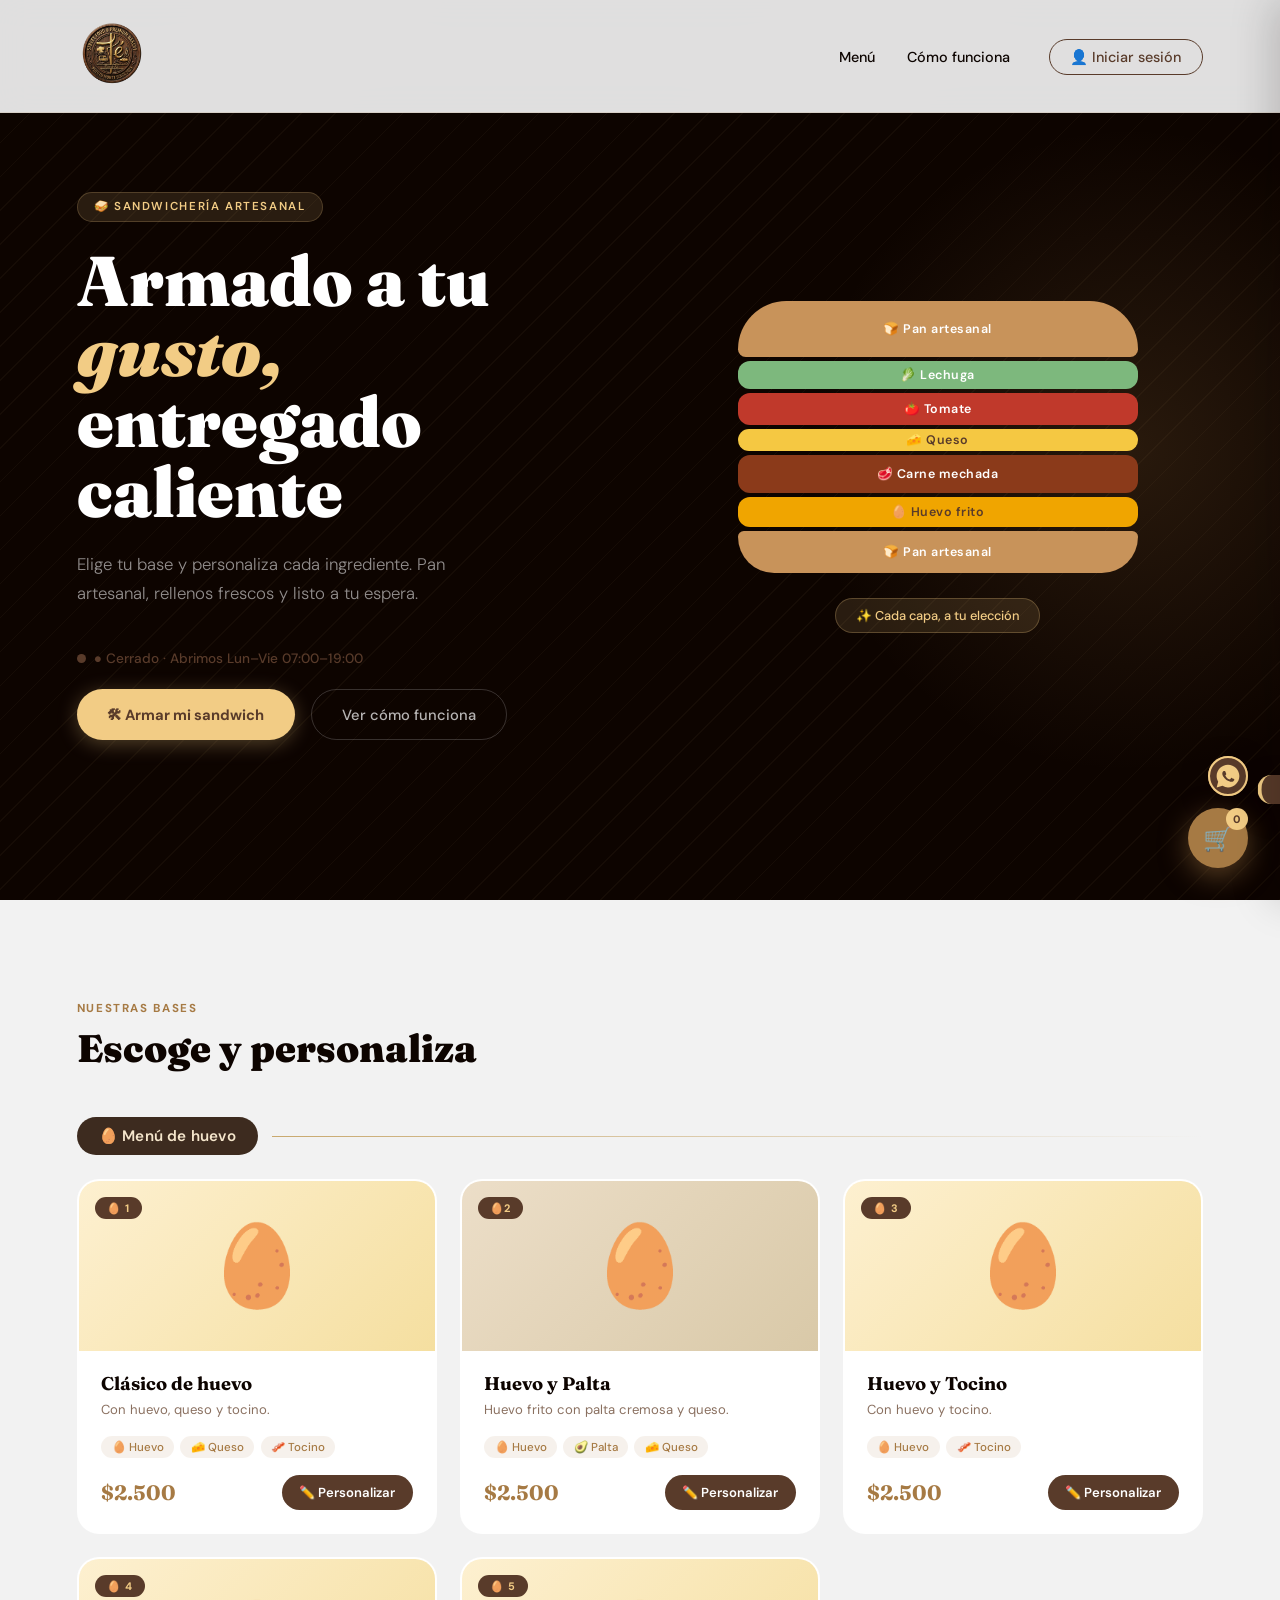
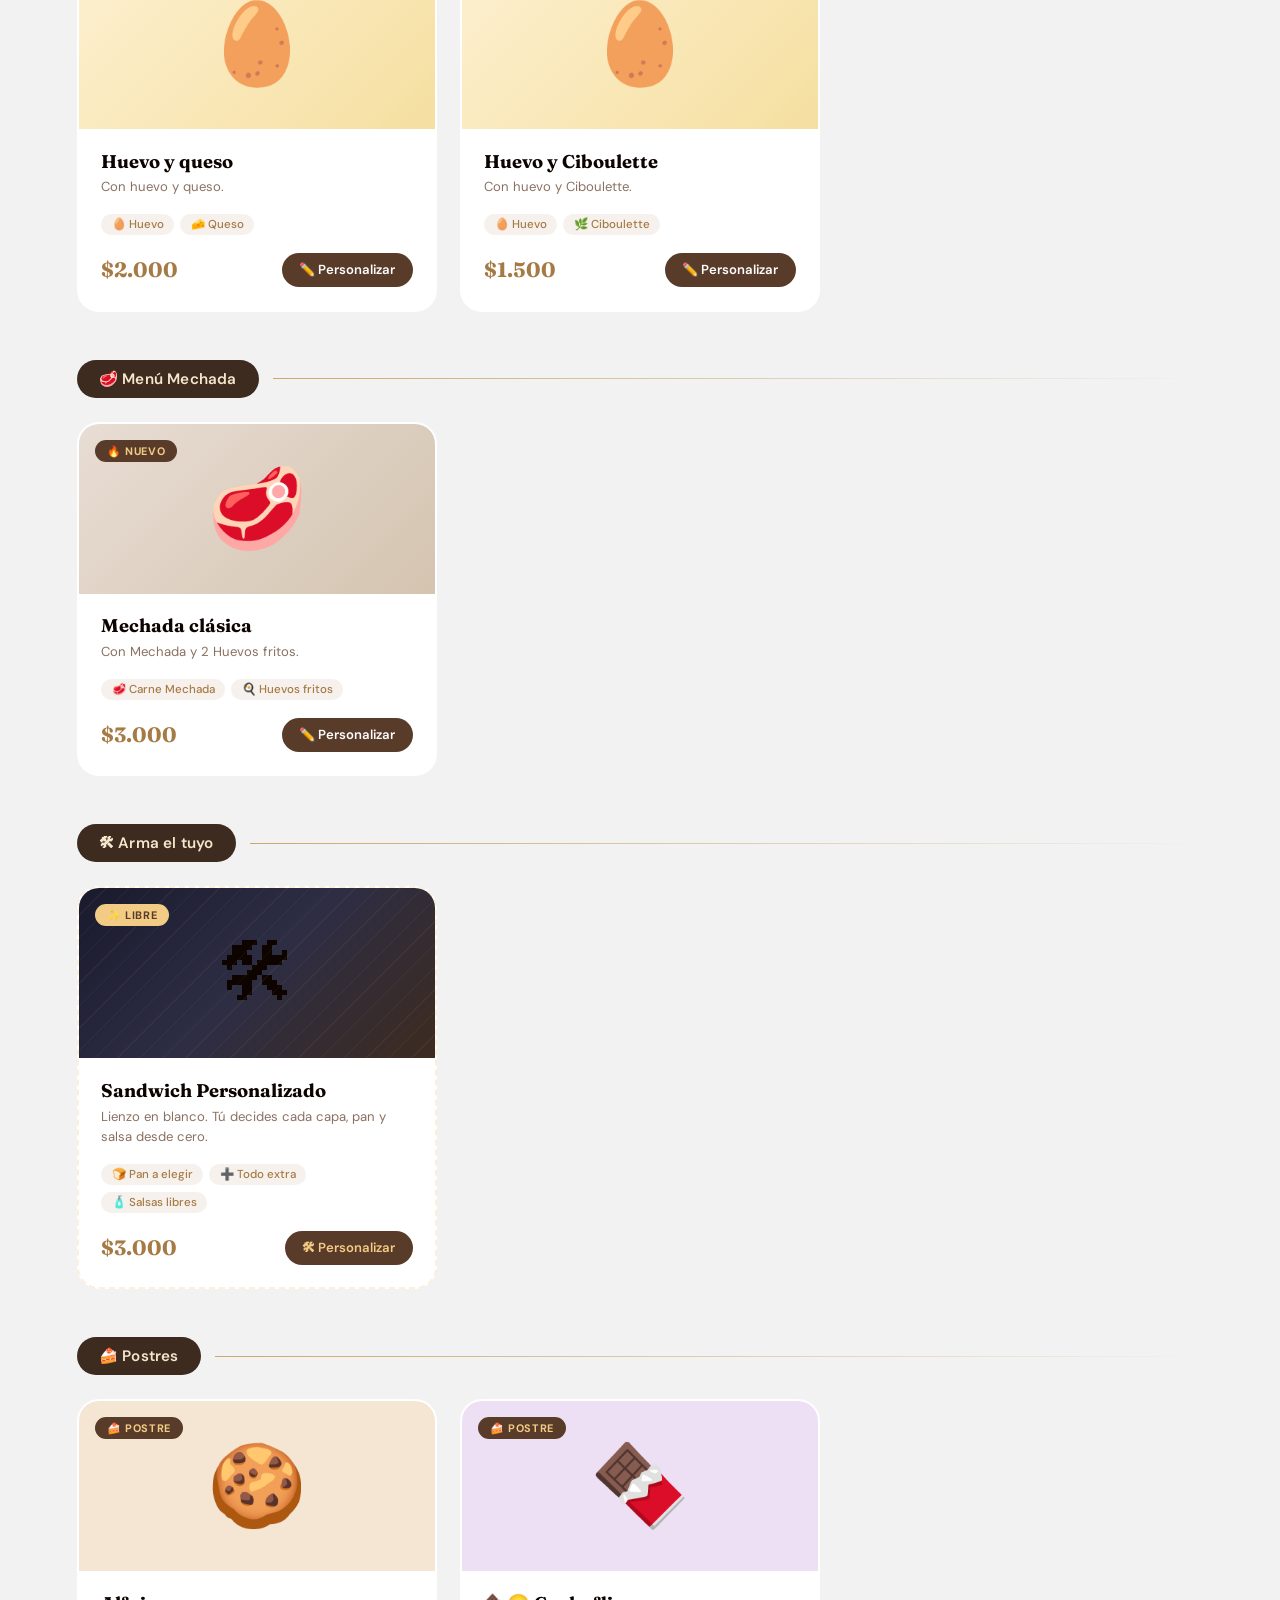
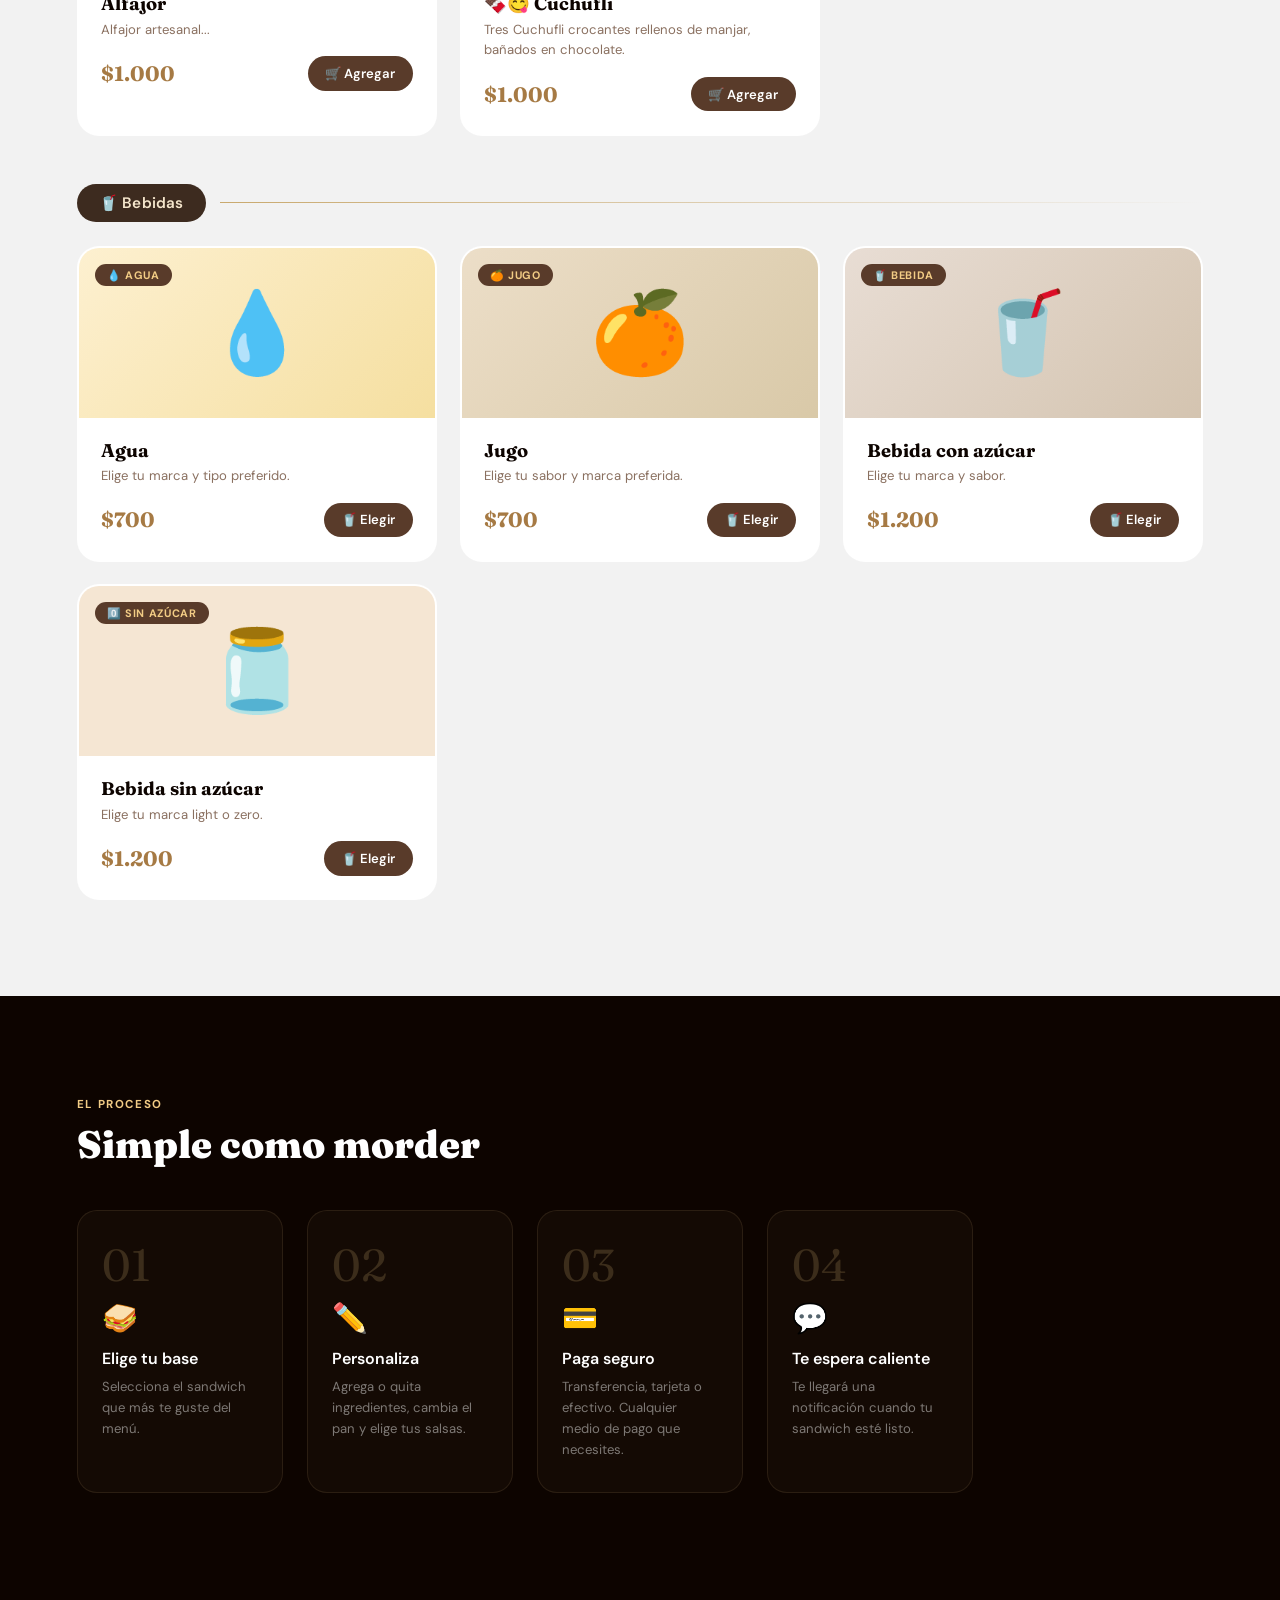
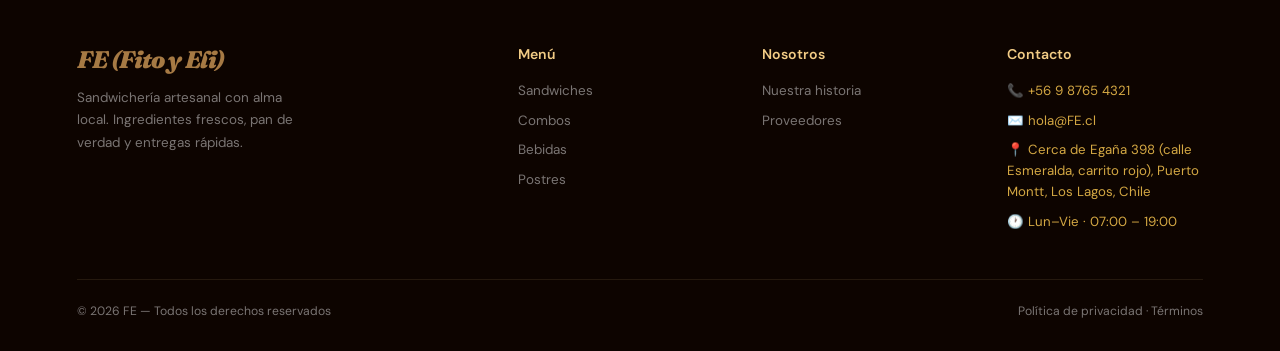
==== commit 8ef0c0ac: "Menu admin, marcar pedidos agotados, entre otras cosas" ====
--- a/index.html
+++ b/index.html
@@ -15,8 +15,7 @@
   <ul>
     <li><a href="#menu">Menú</a></li>
     <li><a href="#como-funciona">Cómo funciona</a></li>
-    <li><a href="#">Locales</a></li>
-    <li><a href="#" class="btn-nav">Pedir ahora</a></li>
+    <li><a href="#" class="btn-nav btn-login-nav" onclick="openAuthModal(event)" id="nav-auth-btn">👤 Iniciar sesión</a></li>
   </ul>
 </nav>
 
@@ -24,9 +23,13 @@
 <section class="hero">
   <div class="hero-inner">
     <div>
-      <div class="hero-label">🥪 Sandwichería artesanal · Delivery express</div>
+      <div class="hero-label">🥪 Sandwichería artesanal</div>
       <h1>Armado a tu <em>gusto,</em> entregado caliente</h1>
       <p>Elige tu base y personaliza cada ingrediente. Pan artesanal, rellenos frescos y listo a tu espera.</p>
+      <div class="hero-schedule">
+        <span class="hero-schedule-dot" id="hero-schedule-dot"></span>
+        <span id="hero-schedule-text">Cargando horario…</span>
+      </div>
       <div class="hero-btns">
         <a href="#menu" class="btn-gold">🛠 Armar mi sandwich</a>
         <a href="#como-funciona" class="btn-ghost">Ver cómo funciona</a>
@@ -60,11 +63,12 @@
   </div>
   <div class="menu-grid">
 
-    <div class="menu-card" onclick="openModal('Clásico de huevo','El favorito de siempre: con huevo, queso, tocino.',['🥚 Huevo','🧀 Queso','🥓 tocino'],2500,'bg-1')">
+    <div class="menu-card" data-menu-id="sandwich-huevo-1" onclick="openModal('Clásico de huevo','El favorito de siempre: con huevo, queso, tocino.',['🥚 Huevo','🧀 Queso','🥓 tocino'],2500,'bg-1')">
       <div class="card-img bg-1">
         🥚
         <span class="card-badge">🥚 1</span>
       </div>
+      <div class="card-agotado-badge" style="display:none">❌ Agotado</div>
       <div class="card-body">
         <div class="card-name">Clásico de huevo</div>
         <div class="card-desc">Con huevo, queso y tocino.</div>
@@ -80,11 +84,12 @@
       </div>
     </div>
 
-    <div class="menu-card" onclick="openModal('Huevo, Palta y Queso','El clásico chileno elevado, cremoso y reconfortante.',['🥚 Huevo frito','🥑 Palta','🧀 Queso'],2500,'bg-2')">
+    <div class="menu-card" data-menu-id="sandwich-huevo-2" onclick="openModal('Huevo, Palta y Queso','El clásico chileno elevado, cremoso y reconfortante.',['🥚 Huevo frito','🥑 Palta','🧀 Queso'],2500,'bg-2')">
       <div class="card-img bg-2">
         🥚
         <span class="card-badge">🥚2</span>
       </div>
+      <div class="card-agotado-badge" style="display:none">❌ Agotado</div>
       <div class="card-body">
         <div class="card-name">Huevo y Palta</div>
         <div class="card-desc">Huevo frito con palta cremosa y queso.</div>
@@ -100,11 +105,12 @@
       </div>
     </div>
 
-    <div class="menu-card" onclick="openModal('Huevo y Tocino','con Huevo y Tocino',['🥚 Huevo','🥓 tocino'],2000,'bg-1')">
+    <div class="menu-card" data-menu-id="sandwich-huevo-3" onclick="openModal('Huevo y Tocino','con Huevo y Tocino',['🥚 Huevo','🥓 tocino'],2000,'bg-1')">
       <div class="card-img bg-1">
         🥚
         <span class="card-badge">🥚 3</span>
       </div>
+      <div class="card-agotado-badge" style="display:none">❌ Agotado</div>
       <div class="card-body">
         <div class="card-name">Huevo y Tocino</div>
         <div class="card-desc">Con huevo y tocino.</div>
@@ -119,11 +125,12 @@
       </div>
     </div>
 
-    <div class="menu-card" onclick="openModal('Huevo y Queso','Simple, pero sabroso: con huevo y queso.',['🥚 Huevo','🧀 Queso'],2000,'bg-1')">
+    <div class="menu-card" data-menu-id="sandwich-huevo-4" onclick="openModal('Huevo y Queso','Simple, pero sabroso: con huevo y queso.',['🥚 Huevo','🧀 Queso'],2000,'bg-1')">
       <div class="card-img bg-1">
         🥚
         <span class="card-badge">🥚 4</span>
       </div>
+      <div class="card-agotado-badge" style="display:none">❌ Agotado</div>
       <div class="card-body">
         <div class="card-name">Huevo y queso</div>
         <div class="card-desc">Con huevo y queso.</div>
@@ -138,11 +145,12 @@
       </div>
     </div>
 
-    <div class="menu-card" onclick="openModal('Huevo y Ciboulette','con Huevo y ciboulette',['🥚 Huevo','🌿 Ciboulette'],1500,'bg-1')">
+    <div class="menu-card" data-menu-id="sandwich-huevo-5" onclick="openModal('Huevo y Ciboulette','con Huevo y ciboulette',['🥚 Huevo','🌿 Ciboulette'],1500,'bg-1')">
       <div class="card-img bg-1">
         🥚
         <span class="card-badge">🥚 5</span>
       </div>
+      <div class="card-agotado-badge" style="display:none">❌ Agotado</div>
       <div class="card-body">
         <div class="card-name">Huevo y Ciboulette</div>
         <div class="card-desc">Con huevo y Ciboulette.</div>
@@ -166,11 +174,12 @@
     </div>
     <div class="menu-grid">
 
-    <div class="menu-card" onclick="openModal('Mechada clásica','con Mechada y 2 Huevos fritos.',['🥩 Carne Mechada','🍳 Huevo Frito','🍳 Huevo Frito'],3000,'bg-3')">
+    <div class="menu-card" data-menu-id="sandwich-mechada-1" onclick="openModal('Mechada clásica','con Mechada y 2 Huevos fritos.',['🥩 Carne Mechada','🍳 Huevo Frito','🍳 Huevo Frito'],3000,'bg-3')">
       <div class="card-img bg-3">
         🥩
         <span class="card-badge">🔥 Nuevo</span>
       </div>
+      <div class="card-agotado-badge" style="display:none">❌ Agotado</div>
       <div class="card-body">
         <div class="card-name">Mechada clásica</div>
         <div class="card-desc">Con Mechada y 2 Huevos fritos.</div>
@@ -192,11 +201,12 @@
     <div class="divider-line"></div>
   </div>
   <div class="menu-grid">
-    <div class="menu-card menu-card-custom" onclick="openCustomModal()">
+    <div class="menu-card menu-card-custom" data-menu-id="sandwich-custom" onclick="openCustomModal()">
       <div class="card-img bg-custom">
         🛠
         <span class="card-badge">✨ Libre</span>
       </div>
+      <div class="card-agotado-badge" style="display:none">❌ Agotado</div>
       <div class="card-body">
         <div class="card-name">Sandwich Personalizado</div>
         <div class="card-desc">Lienzo en blanco. Tú decides cada capa, pan y salsa desde cero.</div>
@@ -220,11 +230,12 @@
 </div>
 <div class="menu-grid">
 
-  <div class="menu-card" onclick="openPostreModal('Alfajor', 'Alfajor artesanal de maicena con manjar y coco.', 1000)">
+  <div class="menu-card" data-menu-id="postre-alfajor" onclick="openPostreModal('Alfajor', 'Alfajor artesanal de maicena con manjar y coco.', 1000)">
     <div class="card-img bg-postre-1">
       🍪
       <span class="card-badge">🍰 Postre</span>
     </div>
+    <div class="card-agotado-badge" style="display:none">❌ Agotado</div>
     <div class="card-body">
       <div class="card-name">Alfajor</div>
       <div class="card-desc">Alfajor artesanal...</div>
@@ -235,11 +246,12 @@
     </div>
   </div>
 
-  <div class="menu-card" onclick="openPostreModal('Cuchufli', 'Tres Cuchufli crocantes rellenos de manjar, bañados en chocolate.', 1000)">
+  <div class="menu-card" data-menu-id="postre-cuchufli" onclick="openPostreModal('Cuchufli', 'Tres Cuchufli crocantes rellenos de manjar, bañados en chocolate.', 1000)">
     <div class="card-img bg-postre-2">
       🍫
       <span class="card-badge">🍰 Postre</span>
     </div>
+    <div class="card-agotado-badge" style="display:none">❌ Agotado</div>
     <div class="card-body">
       <div class="card-name">🍫😋 Cuchufli</div>
       <div class="card-desc">Tres Cuchufli crocantes rellenos de manjar, bañados en chocolate.</div>
@@ -249,8 +261,72 @@
       </div>
     </div>
   </div>
-
-</div>
+</div>
+
+<!--BEBIDAS-->
+<div class="section-divider">
+  <div class="section-pill">🥤 Bebidas</div>
+  <div class="divider-line"></div>
+</div>
+<div class="menu-grid">
+
+  <div class="menu-card" data-menu-id="bebida-agua" onclick="openBebidaModal('agua')">
+    <div class="card-img bg-1">💧<span class="card-badge">💧 Agua</span></div>
+    <div class="card-agotado-badge" style="display:none">❌ Agotado</div>
+    <div class="card-body">
+      <div class="card-name">Agua</div>
+      <div class="card-desc">Elige tu marca y tipo preferido.</div>
+      <div class="card-footer">
+        <span class="card-price">$700</span>
+        <button class="btn-customize">🥤 Elegir</button>
+      </div>
+    </div>
+  </div>
+
+  <div class="menu-card" data-menu-id="bebida-jugo" onclick="openBebidaModal('jugo')">
+    <div class="card-img bg-2">🍊<span class="card-badge">🍊 Jugo</span></div>
+    <div class="card-agotado-badge" style="display:none">❌ Agotado</div>
+    <div class="card-body">
+      <div class="card-name">Jugo</div>
+      <div class="card-desc">Elige tu sabor y marca preferida.</div>
+      <div class="card-footer">
+        <span class="card-price">$700</span>
+        <button class="btn-customize">🥤 Elegir</button>
+      </div>
+    </div>
+  </div>
+
+  <div class="menu-card" data-menu-id="bebida-cola" onclick="openBebidaModal('cola')">
+    <div class="card-img bg-3">🥤<span class="card-badge">🥤 Bebida</span></div>
+    <div class="card-agotado-badge" style="display:none">❌ Agotado</div>
+    <div class="card-body">
+      <div class="card-name">Bebida con azúcar</div>
+      <div class="card-desc">Elige tu marca y sabor.</div>
+      <div class="card-footer">
+        <span class="card-price">$1.200</span>
+        <button class="btn-customize">🥤 Elegir</button>
+      </div>
+    </div>
+  </div>
+
+  <div class="menu-card" data-menu-id="bebida-zero" onclick="openBebidaModal('zero')">
+    <div class="card-img bg-postre-1">🫙<span class="card-badge">0️⃣ Sin azúcar</span></div>
+    <div class="card-agotado-badge" style="display:none">❌ Agotado</div>
+    <div class="card-body">
+      <div class="card-name">Bebida sin azúcar</div>
+      <div class="card-desc">Elige tu marca light o zero.</div>
+      <div class="card-footer">
+        <span class="card-price">$1.200</span>
+        <button class="btn-customize">🥤 Elegir</button>
+      </div>
+    </div>
+  </div>
+
+</div>
+
+</div>
+
+
 </section>
 
 
@@ -281,6 +357,12 @@
         <button class="pan-btn" data-pan="Árabe"     onclick="selectPan(this)">🫓 Pan árabe</button>
         <button class="pan-btn" data-pan="Integral"  onclick="selectPan(this)">🌾 Integral</button>
         <button class="pan-btn" data-pan="Brioche"   onclick="selectPan(this)">🍔 Brioche (+$300)</button>
+      </div>
+
+      <!-- Opciones de bebida (visible en modo-postre) -->
+      <div id="bebida-opciones" style="display:none">
+        <div class="ing-section-title" id="bebida-opciones-title">🥤 Elige tu opción</div>
+        <div class="ing-options" id="bebida-lista"></div>
       </div>
 
       <!-- Ingredientes base (incluidos) -->
@@ -354,7 +436,7 @@
 
 <!-- CTA (comentado en el original)
 <div class="cta-banner">
-  <h2>Primera orden: <u>envío gratis</u> con el código <strong>LAMIGA1</strong></h2>
+  <h2>Primera orden: <u>envío gratis</u> con el código <strong>FE1</strong></h2>
   <a href="#menu" class="btn-gold">🥪 Pedir ahora</a>
 </div> -->
 
@@ -378,16 +460,15 @@
     <ul>
       <li><a href="#">Nuestra historia</a></li>
       <li><a href="#">Proveedores</a></li>
-      <li><a href="#">Trabaja con nosotros</a></li>
     </ul>
   </div>
   <div>
     <h4>Contacto</h4>
     <ul>
-      <li><a href="#">📞 +56 9 8765 4321</a></li>
-      <li><a href="#">✉️ hola@lamiga.cl</a></li>
-      <li><a href="#">📍 Puerto Montt, Chile</a></li>
-      <li><a href="#">💬 WhatsApp</a></li>
+      <li><span class="footer-hours">📞 +56 9 8765 4321</span></li>
+      <li><span class="footer-hours">✉️ hola@FE.cl</span></li>
+      <li><span class="footer-hours">📍 Cerca de Egaña 398 (calle Esmeralda, carrito rojo), Puerto Montt, Los Lagos, Chile</span></li>
+      <li><span class="footer-hours">🕐 Lun–Vie · 07:00 – 19:00</span></li>
     </ul>
   </div>
   <div class="footer-bottom">
@@ -396,8 +477,26 @@
   </div>
 </footer>
 
+<!-- FAB WHATSAPP -->
+<a href="https://whatsapp.com/channel/AQUI_TU_LINK" target="_blank" rel="noopener noreferrer" class="whatsapp-fab" title="Únete a nuestro canal de WhatsApp">
+  <svg xmlns="http://www.w3.org/2000/svg" viewBox="0 0 32 32" width="26" height="26" fill="#F2CC85">
+    <path d="M16 2C8.28 2 2 8.28 2 16c0 2.46.67 4.88 1.93 7L2 30l7.26-1.9A13.93 13.93 0 0 0 16 30c7.72 0 14-6.28 14-14S23.72 2 16 2Zm7.26 19.46c-.3.84-1.76 1.6-2.42 1.7-.62.09-1.4.13-2.26-.14-.52-.16-1.18-.38-2.04-.74-3.58-1.54-5.92-5.14-6.1-5.38-.18-.24-1.44-1.92-1.44-3.66s.91-2.6 1.24-2.96c.32-.36.7-.44.94-.44l.68.01c.22 0 .52-.08.8.62.3.72 1.04 2.54 1.13 2.72.1.18.16.4.03.64-.12.24-.18.38-.36.58-.18.2-.38.44-.54.6-.18.18-.37.38-.16.74.22.36.96 1.58 2.06 2.56 1.42 1.26 2.6 1.66 2.98 1.84.38.18.6.16.82-.1.22-.26.94-1.1 1.2-1.48.24-.36.48-.3.8-.18.32.12 2.04.96 2.38 1.14.36.18.6.26.68.42.1.14.1.84-.2 1.68Z"/>
+  </svg>
+</a>
 <!-- FAB CARRITO -->
 <a href="#" class="cart-fab" onclick="openCart(event)">🛒<span class="badge" id="cart-badge">0</span></a>
+
+<!-- BANNER CAMBIO DE TURNO -->
+<div id="shift-banner" style="display:none">
+  <div class="shift-banner-inner">
+    <div class="shift-banner-icon">⏳</div>
+    <div class="shift-banner-text">
+      <strong>Estamos en cambio de turno</strong>
+      <span id="shift-banner-msg">Los tiempos de espera pueden ser mayores de lo habitual. ¡Gracias por tu paciencia!</span>
+    </div>
+    <button class="shift-banner-close" onclick="document.getElementById('shift-banner').style.display='none'">✕</button>
+  </div>
+</div>
 
 <!-- TOAST -->
 <div class="toast" id="toast"></div>
@@ -416,7 +515,7 @@
   </div>
 
   <div class="cart-body" id="cart-body">
-    <!-- items generados por JS -->
+    
   </div>
 
   <div class="cart-empty" id="cart-empty">
@@ -475,7 +574,7 @@
 
     <!-- Dirección (solo si delivery) -->
     <div class="pay-section" id="address-section">
-      <div class="pay-section-title">🏠 Dirección de entrega</div>
+      <div class="pay-section-title">🏠 Cerca de Egaña 398 (calle Esmeralda, carrito rojo), Puerto Montt, Los Lagos</div>
       <input class="pay-input" id="address-input" type="text" placeholder="Calle, número, depto.">
       <input class="pay-input" id="ref-input"  type="text" placeholder="Referencia (opcional)">
     </div>
@@ -631,6 +730,93 @@
   </div>
 </div>
 
+<!-- ════════════════════════════════════════════
+     MODAL AUTENTICACIÓN
+════════════════════════════════════════════ -->
+<div class="modal-overlay" id="auth-modal" style="display:none">
+  <div class="modal auth-modal-box">
+    <div class="modal-header">
+      <div>
+        <div class="modal-title" id="auth-modal-title">Iniciar sesión</div>
+        <div class="modal-subtitle" id="auth-modal-sub">Accede a tu cuenta FE</div>
+      </div>
+      <button class="btn-close" onclick="closeAuthModal()">✕</button>
+    </div>
+
+    <!-- TABS -->
+    <div class="auth-tabs">
+      <button class="auth-tab active" id="tab-login" onclick="switchAuthTab('login')">Iniciar sesión</button>
+      <button class="auth-tab" id="tab-register" onclick="switchAuthTab('register')">Crear cuenta</button>
+    </div>
+
+    <!-- FORM LOGIN -->
+    <div id="auth-form-login" class="auth-form">
+      <div class="auth-field">
+        <label>Correo electrónico</label>
+        <input type="email" id="login-email" placeholder="tu@correo.com" autocomplete="email">
+      </div>
+      <div class="auth-field">
+        <label>Contraseña</label>
+        <div class="auth-pass-wrap">
+          <input type="password" id="login-pass" placeholder="••••••••" autocomplete="current-password">
+          <button class="btn-show-pass" onclick="togglePass('login-pass', this)">👁</button>
+        </div>
+      </div>
+      <div class="auth-error" id="login-error"></div>
+      <button class="btn-auth-submit" onclick="handleLogin()">Entrar →</button>
+    </div>
+
+    <!-- FORM REGISTRO -->
+    <div id="auth-form-register" class="auth-form" style="display:none">
+      <div class="auth-field">
+        <label>Nombre</label>
+        <input type="text" id="reg-name" placeholder="Tu nombre">
+      </div>
+      <div class="auth-field">
+        <label>Correo electrónico</label>
+        <input type="email" id="reg-email" placeholder="tu@correo.com" autocomplete="email">
+      </div>
+      <div class="auth-field">
+        <label>Contraseña</label>
+        <div class="auth-pass-wrap">
+          <input type="password" id="reg-pass" placeholder="Mínimo 6 caracteres" autocomplete="new-password">
+          <button class="btn-show-pass" onclick="togglePass('reg-pass', this)">👁</button>
+        </div>
+        <div class="auth-pass-strength" id="pass-strength"></div>
+      </div>
+      <div class="auth-field">
+        <label>Confirmar contraseña</label>
+        <div class="auth-pass-wrap">
+          <input type="password" id="reg-pass2" placeholder="Repite tu contraseña" autocomplete="new-password">
+          <button class="btn-show-pass" onclick="togglePass('reg-pass2', this)">👁</button>
+        </div>
+      </div>
+      <div class="auth-error" id="register-error"></div>
+      <button class="btn-auth-submit" onclick="handleRegister()">Crear cuenta →</button>
+    </div>
+
+    <!-- ESTADO SESIÓN ACTIVA -->
+    <div id="auth-form-logged" class="auth-form" style="display:none">
+      <div class="auth-logged-info">
+        <div class="auth-avatar" id="auth-avatar">FE</div>
+        <div>
+          <div class="auth-logged-name" id="auth-logged-name">Usuario</div>
+          <div class="auth-logged-email" id="auth-logged-email">correo@fe.cl</div>
+        </div>
+      </div>
+      <div class="auth-session-info">
+        <span>⏱ Sesión activa</span>
+        <span id="session-countdown">15:00</span>
+      </div>
+      <div class="auth-security-note">
+        🔒 Las contraseñas se almacenan con cifrado SHA-256. Tu sesión expira automáticamente tras 15 minutos de inactividad.
+      </div>
+      <button class="btn-auth-submit btn-logout" onclick="handleLogout()">Cerrar sesión</button>
+    </div>
+  </div>
+</div>
+
+<script src="auth.js"></script>
 <script src="app.js"></script>
 </body>
 <!--       
@@ -686,4 +872,4 @@
                            ##########################
                                   ###########*
 -->
-</html>
+</html>
--- a/styles.css
+++ b/styles.css
@@ -1055,3 +1055,503 @@
   color: var(--dorado);
   border-color: var(--cafe-oscuro);
 }
+
+/* ── FAB WHATSAPP (encima del carrito) ───────────────────────── */
+.whatsapp-fab {
+  position: fixed;
+  bottom: 6.5rem;   /* carrito está en 2rem, 60px alto → aprox 6rem + margen */
+  right: 2rem;
+  z-index: 300;
+  width: 40px;
+  height: 40px;
+  border-radius: 50%;
+  background: var(--cafe-oscuro);
+  border: 2px solid rgba(242,204,133,0.35);
+  display: flex;
+  align-items: center;
+  justify-content: center;
+  box-shadow: 0 8px 28px rgba(13,4,0,0.4);
+  text-decoration: none;
+  transition: transform .2s, box-shadow .2s, background .2s;
+}
+
+.whatsapp-fab:hover {
+  transform: scale(1.1);
+  background: var(--cafe-medio);
+  box-shadow: 0 10px 32px rgba(13,4,0,0.5);
+}
+
+.whatsapp-fab::after {
+  content: '';
+  position: absolute;
+  inset: -2px;
+  border-radius: 50%;
+  border: 2px solid var(--dorado);
+  animation: wa-pulse 2.5s ease-out infinite;
+  pointer-events: none;
+}
+
+@keyframes wa-pulse {
+  0%   { transform: scale(1);    opacity: .5; }
+  100% { transform: scale(1.5);  opacity: 0;  }
+}
+
+/* ── AUTH MODAL ──────────────────────────────────────────────── */
+ 
+#auth-modal {
+  display: none;
+  position: fixed; inset: 0; z-index: 600;
+  background: rgba(13,4,0,0.65);
+  backdrop-filter: blur(8px);
+  align-items: center;
+  justify-content: center;
+  padding: 2rem;
+}
+ 
+.auth-modal-box {
+  max-width: 460px;
+  width: 100%;
+  background: var(--blanco);
+  border-radius: 28px;
+  box-shadow: 0 40px 100px rgba(13,4,0,0.35);
+  animation: slideUp .3s ease;
+  overflow: hidden;
+  /* Franja decorativa superior */
+  border-top: 5px solid var(--cafe-oscuro);
+}
+ 
+.auth-modal-box .modal-header {
+  padding: 2rem 2.2rem 1.4rem;
+  border-bottom: 1px solid rgba(166,122,68,0.1);
+  background: var(--blanco);
+}
+.auth-modal-box .modal-title {
+  font-size: 1.8rem;
+  color: var(--cafe-oscuro);
+}
+.auth-modal-box .modal-subtitle {
+  font-size: .88rem;
+  color: var(--gris);
+  margin-top: .3rem;
+}
+ 
+.auth-modal-box .auth-tabs,
+.auth-modal-box .auth-form {
+  padding-left: 2.2rem;
+  padding-right: 2.2rem;
+}
+.auth-modal-box .auth-form {
+  padding-bottom: 2.2rem;
+}
+ 
+.btn-login-nav {
+  background: transparent !important;
+  border: 1.5px solid var(--cafe-oscuro) !important;
+  color: var(--cafe-oscuro) !important;
+  margin-left: .4rem;
+}
+.btn-login-nav:hover {
+  background: var(--cafe-oscuro) !important;
+  color: var(--blanco) !important;
+}
+.btn-login-nav.logged-in {
+  background: var(--cafe-oscuro) !important;
+  color: var(--dorado) !important;
+}
+ 
+.auth-tabs {
+  display: flex;
+  background: rgba(166,122,68,0.07);
+  border-radius: 12px;
+  padding: .3rem;
+  margin: 1.6rem 0 1.8rem;
+  gap: .3rem;
+}
+.auth-tab {
+  flex: 1;
+  background: none;
+  border: none;
+  padding: .6rem 1rem;
+  font-family: 'DM Sans', sans-serif;
+  font-size: .88rem;
+  font-weight: 600;
+  color: var(--gris);
+  cursor: pointer;
+  border-radius: 9px;
+  transition: all .2s;
+}
+.auth-tab.active {
+  background: var(--cafe-oscuro);
+  color: var(--dorado);
+  box-shadow: 0 2px 8px rgba(89,59,42,0.25);
+}
+ 
+.auth-form { display: flex; flex-direction: column; gap: 1.1rem; }
+ 
+.auth-field { display: flex; flex-direction: column; gap: .45rem; }
+.auth-field label {
+  font-size: .72rem;
+  font-weight: 700;
+  color: var(--cafe-oscuro);
+  text-transform: uppercase;
+  letter-spacing: .07em;
+}
+.auth-field input {
+  padding: .85rem 1.1rem;
+  border: 1.5px solid rgba(166,122,68,0.22);
+  border-radius: 12px;
+  font-family: 'DM Sans', sans-serif;
+  font-size: .95rem;
+  background: #faf8f5;
+  color: var(--negro);
+  outline: none;
+  transition: border-color .2s, box-shadow .2s, background .2s;
+}
+.auth-field input:focus {
+  border-color: var(--cafe-medio);
+  background: var(--blanco);
+  box-shadow: 0 0 0 4px rgba(166,122,68,0.1);
+}
+.auth-field input::placeholder { color: #bfb0a0; }
+ 
+.auth-pass-wrap { position: relative; }
+.auth-pass-wrap input { width: 100%; padding-right: 3rem; }
+.btn-show-pass {
+  position: absolute; right: .8rem; top: 50%;
+  transform: translateY(-50%);
+  background: none; border: none; cursor: pointer;
+  font-size: 1rem; opacity: .5;
+  transition: opacity .2s;
+}
+.btn-show-pass:hover { opacity: 1; }
+ 
+.auth-pass-strength {
+  font-size: .75rem;
+  font-weight: 600;
+  min-height: 1rem;
+  margin-top: .2rem;
+}
+ 
+.auth-error {
+  font-size: .82rem;
+  color: #c0392b;
+  font-weight: 600;
+  min-height: 1rem;
+  background: rgba(192,57,43,0.06);
+  border-radius: 8px;
+  padding: .4rem .7rem;
+  display: none;
+}
+.auth-error.visible { display: block; }
+ 
+.btn-auth-submit {
+  margin-top: .6rem;
+  padding: 1rem;
+  background: var(--cafe-oscuro);
+  color: var(--dorado);
+  border: none;
+  border-radius: 14px;
+  font-family: 'DM Sans', sans-serif;
+  font-size: .95rem;
+  font-weight: 700;
+  cursor: pointer;
+  transition: background .2s, transform .15s, box-shadow .2s;
+  letter-spacing: .03em;
+  box-shadow: 0 4px 14px rgba(89,59,42,0.25);
+}
+.btn-auth-submit:hover {
+  background: var(--cafe-medio);
+  transform: translateY(-2px);
+  box-shadow: 0 8px 20px rgba(89,59,42,0.3);
+}
+.btn-auth-submit:active { transform: translateY(0); }
+.btn-logout {
+  background: transparent;
+  color: #c0392b;
+  border: 1.5px solid rgba(192,57,43,0.25);
+  box-shadow: none;
+}
+.btn-logout:hover { background: rgba(192,57,43,0.05); transform: none; box-shadow: none; }
+ 
+/* Estado logueado */
+.auth-logged-info {
+  display: flex;
+  align-items: center;
+  gap: 1rem;
+  background: rgba(166,122,68,0.08);
+  border-radius: 14px;
+  padding: 1rem 1.2rem;
+  border: 1px solid rgba(166,122,68,0.2);
+}
+.auth-avatar {
+  width: 48px; height: 48px;
+  border-radius: 50%;
+  background: var(--cafe-oscuro);
+  color: var(--dorado);
+  display: flex; align-items: center; justify-content: center;
+  font-weight: 800; font-size: 1rem;
+  flex-shrink: 0;
+}
+.auth-logged-name { font-weight: 700; font-size: 1rem; color: var(--cafe-oscuro); }
+.auth-logged-email { font-size: .8rem; color: var(--gris); }
+ 
+.auth-session-info {
+  display: flex;
+  justify-content: space-between;
+  align-items: center;
+  background: rgba(242,204,133,0.12);
+  border: 1px solid rgba(242,204,133,0.3);
+  border-radius: 10px;
+  padding: .6rem 1rem;
+  font-size: .85rem;
+  font-weight: 600;
+  color: var(--cafe-oscuro);
+}
+#session-countdown {
+  font-variant-numeric: tabular-nums;
+  color: var(--cafe-medio);
+  font-size: .95rem;
+}
+ 
+.auth-security-note {
+  font-size: .78rem;
+  color: var(--gris);
+  background: rgba(13,4,0,0.03);
+  border-radius: 8px;
+  padding: .6rem .8rem;
+  border-left: 3px solid var(--cafe-medio);
+}
+/* ── INVENTARIO: ESTADOS DISPONIBLE / AGOTADO ─────────────────── */
+.ing-option.ing-agotado {
+  opacity: .65;
+  cursor: not-allowed;
+  border-color: rgba(224,82,82,.18) !important;
+  background: rgba(224,82,82,.04);
+}
+.ing-option.ing-agotado:hover {
+  transform: none;
+  border-color: rgba(224,82,82,.25) !important;
+}
+.ing-stock-badge {
+  font-size: .68rem;
+  font-weight: 700;
+  color: #e05252;
+  background: rgba(224,82,82,.12);
+  border: 1px solid rgba(224,82,82,.25);
+  padding: .2rem .55rem;
+  border-radius: 20px;
+  letter-spacing: .02em;
+  text-transform: uppercase;
+}
+
+/* ── TARJETAS AGOTADAS (menú) ─────────────────────────── */
+.menu-card.card-agotado {
+  opacity: .6;
+  pointer-events: none;
+  filter: grayscale(.5);
+  position: relative;
+}
+.menu-card.card-agotado::after {
+  content: '';
+  position: absolute;
+  inset: 0;
+  border-radius: inherit;
+  background: rgba(0,0,0,.18);
+  pointer-events: none;
+}
+.card-agotado-badge {
+  position: absolute;
+  top: 50%;
+  left: 50%;
+  transform: translate(-50%, -50%);
+  background: rgba(20,10,5,.85);
+  color: #e05252;
+  font-weight: 700;
+  font-size: .9rem;
+  padding: .5rem 1.2rem;
+  border-radius: 30px;
+  border: 2px solid rgba(224,82,82,.5);
+  backdrop-filter: blur(4px);
+  z-index: 10;
+  white-space: nowrap;
+  display: flex;
+  align-items: center;
+  gap: .4rem;
+  pointer-events: none;
+}
+
+/* ── ORDER READY BANNER ─────────────────────────────────────── */
+#order-ready-banner {
+  position: fixed;
+  top: 80px;
+  left: 50%;
+  transform: translateX(-50%);
+  z-index: 9999;
+  animation: orbSlideIn .5s cubic-bezier(.34,1.56,.64,1) both;
+  max-width: 480px;
+  width: calc(100% - 2rem);
+}
+@keyframes orbSlideIn {
+  from { opacity:0; transform: translateX(-50%) translateY(-24px) scale(.92); }
+  to   { opacity:1; transform: translateX(-50%) translateY(0)       scale(1);  }
+}
+.orb-inner {
+  display: flex;
+  align-items: center;
+  gap: 1rem;
+  background: linear-gradient(135deg, #3a2a00 0%, #4a3500 100%);
+  border: 1.5px solid #d4a843;
+  border-radius: 16px;
+  padding: 1rem 1.2rem;
+  box-shadow: 0 8px 32px rgba(0,0,0,.4), 0 0 0 4px rgba(212,168,67,.1);
+}
+.orb-icon {
+  font-size: 2rem;
+  flex-shrink: 0;
+  animation: orbBell .6s ease .4s 3;
+}
+@keyframes orbBell {
+  0%,100% { transform: rotate(0);  }
+  25%      { transform: rotate(18deg); }
+  75%      { transform: rotate(-18deg); }
+}
+.orb-text {
+  flex: 1;
+  display: flex;
+  flex-direction: column;
+  gap: .2rem;
+}
+.orb-text strong {
+  font-family: 'DM Sans', sans-serif;
+  font-weight: 700;
+  font-size: 1rem;
+  color: #fff;
+}
+.orb-text span {
+  font-size: .83rem;
+  color: rgba(255,255,255,.75);
+}
+.orb-close {
+  background: rgba(255,255,255,.12);
+  border: none;
+  color: #fff;
+  width: 28px; height: 28px;
+  border-radius: 50%;
+  cursor: pointer;
+  font-size: .8rem;
+  flex-shrink: 0;
+  display: flex;
+  align-items: center;
+  justify-content: center;
+  transition: background .15s;
+}
+.orb-close:hover { background: rgba(255,255,255,.25); }
+
+/* ── HERO SCHEDULE BADGE ────────────────────────────────────── */
+.hero-schedule {
+  display: inline-flex;
+  align-items: center;
+  gap: .5rem;
+  margin-bottom: 1.4rem;
+  font-size: .85rem;
+  font-weight: 500;
+}
+.hero-schedule-dot {
+  display: inline-block;
+  width: 9px;
+  height: 9px;
+  border-radius: 50%;
+  flex-shrink: 0;
+  animation: heroPulse 2.4s ease-in-out infinite;
+}
+@keyframes heroPulse {
+  0%,100% { opacity:1; transform: scale(1);    }
+  50%      { opacity:.6; transform: scale(1.3); }
+}
+
+/* ── FOOTER HOURS ────────────────────────────────────────────── */
+.footer-hours {
+  color: #d4a843;
+  font-size: .83rem;
+}
+
+/* ── SHIFT CHANGE BANNER (cliente) ──────────────────────────── */
+#shift-banner {
+  position: fixed;
+  top: 72px;
+  left: 0;
+  right: 0;
+  z-index: 950;
+  animation: shiftBannerIn .4s cubic-bezier(.34,1.3,.64,1) both;
+}
+@keyframes shiftBannerIn {
+  from { opacity:0; transform: translateY(-16px); }
+  to   { opacity:1; transform: translateY(0); }
+}
+.shift-banner-inner {
+  display: flex;
+  align-items: center;
+  gap: .9rem;
+  background: linear-gradient(90deg, #2d2200 0%, #3a2d00 100%);
+  border-bottom: 1.5px solid #d4a843;
+  padding: .75rem 1.4rem;
+  max-width: 100%;
+}
+.shift-banner-icon {
+  font-size: 1.4rem;
+  flex-shrink: 0;
+  animation: shiftPulse 1.8s ease-in-out infinite;
+}
+@keyframes shiftPulse {
+  0%,100% { transform: scale(1); }
+  50%      { transform: scale(1.15); }
+}
+.shift-banner-text {
+  flex: 1;
+  display: flex;
+  flex-direction: column;
+  gap: .15rem;
+}
+.shift-banner-text strong {
+  font-size: .92rem;
+  color: #F2CC85;
+  font-weight: 700;
+}
+.shift-banner-text span {
+  font-size: .8rem;
+  color: rgba(242,204,133,.75);
+}
+.shift-banner-close {
+  background: rgba(242,204,133,.12);
+  border: none;
+  color: #F2CC85;
+  width: 28px;
+  height: 28px;
+  border-radius: 50%;
+  cursor: pointer;
+  font-size: .8rem;
+  flex-shrink: 0;
+  display: flex;
+  align-items: center;
+  justify-content: center;
+  transition: background .15s;
+}
+.shift-banner-close:hover { background: rgba(242,204,133,.25); }
+
+/* ── BG BEBIDAS ─────────────────────────────────────────────── */
+.bg-bebida-agua {
+  background: linear-gradient(135deg, #0d2a3a 0%, #1a5a7a 100%);
+  color: #fff;
+}
+.bg-bebida-jugo {
+  background: linear-gradient(135deg, #3a1a00 0%, #7a3a00 100%);
+  color: #fff;
+}
+.bg-bebida-cola {
+  background: linear-gradient(135deg, #2a0000 0%, #6a0000 100%);
+  color: #fff;
+}
+.bg-bebida-zero {
+  background: linear-gradient(135deg, #111111 0%, #2a2a2a 100%);
+  color: #fff;
+}
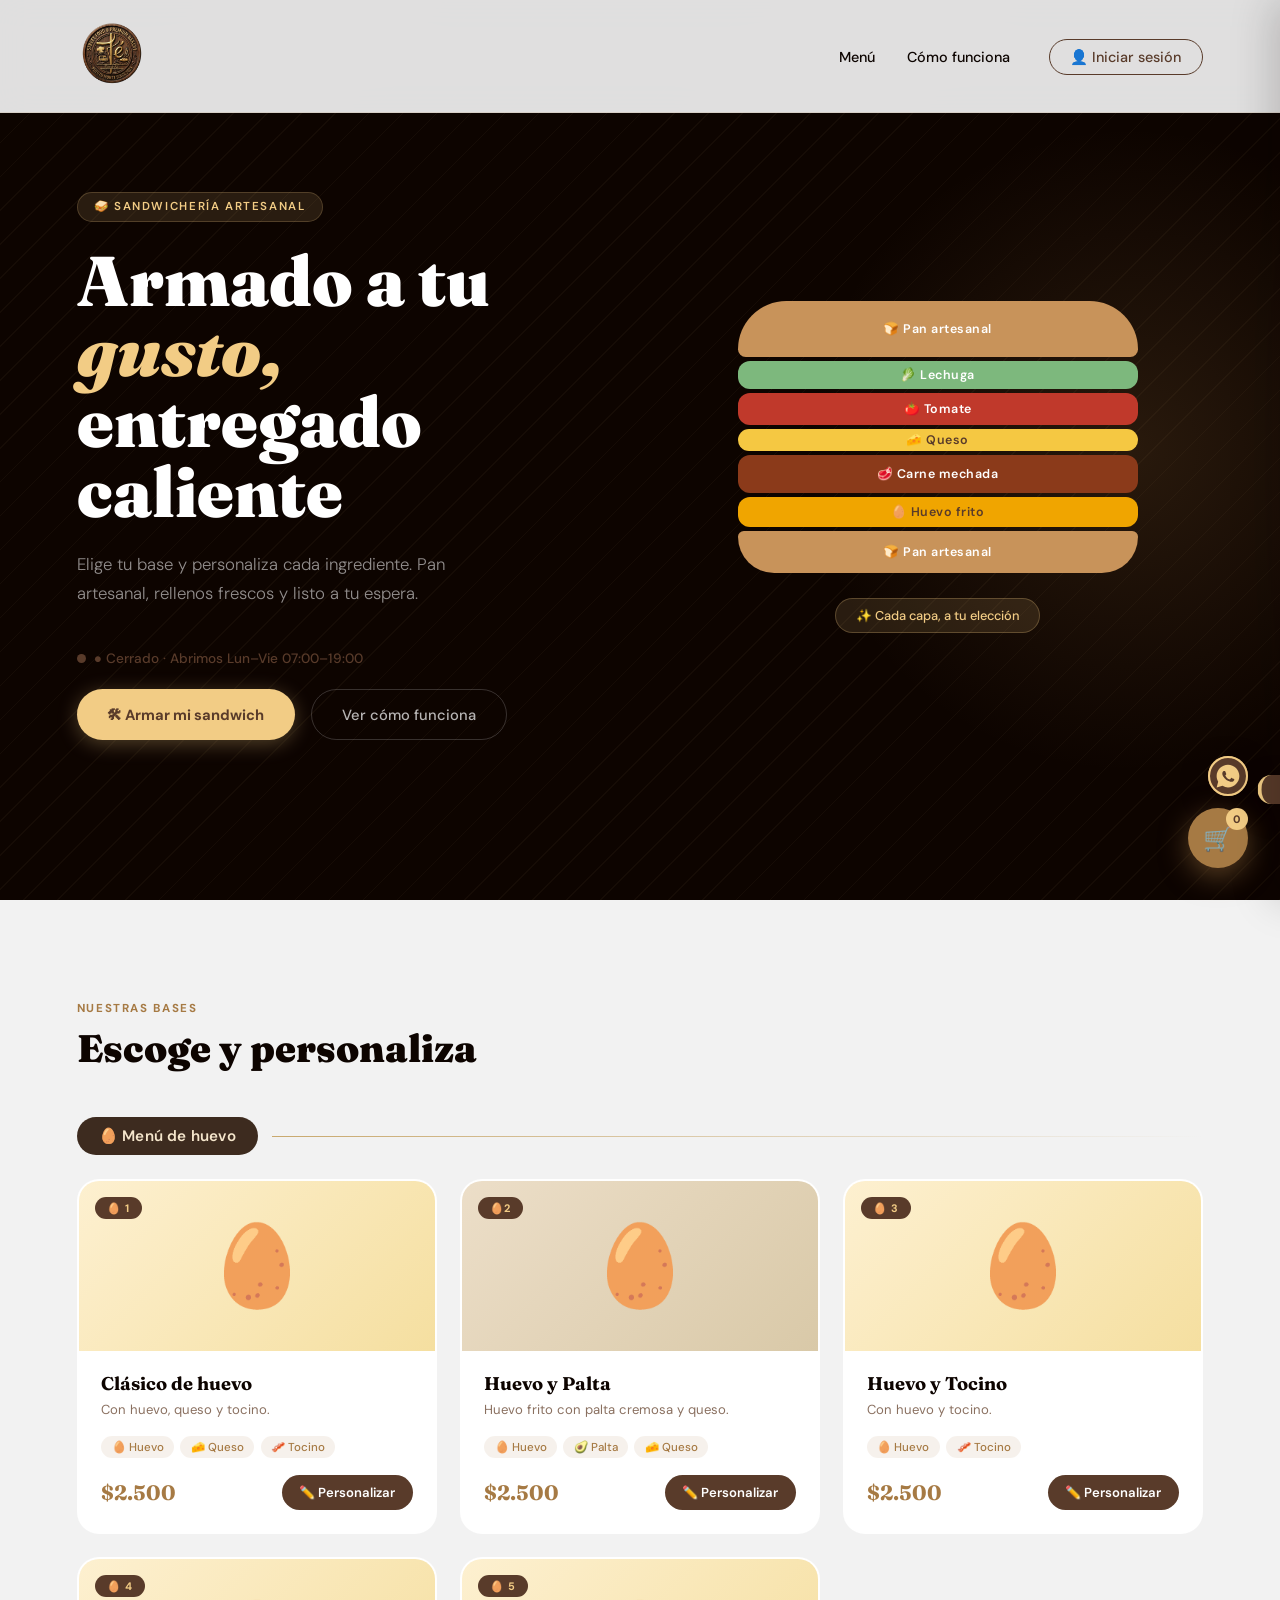
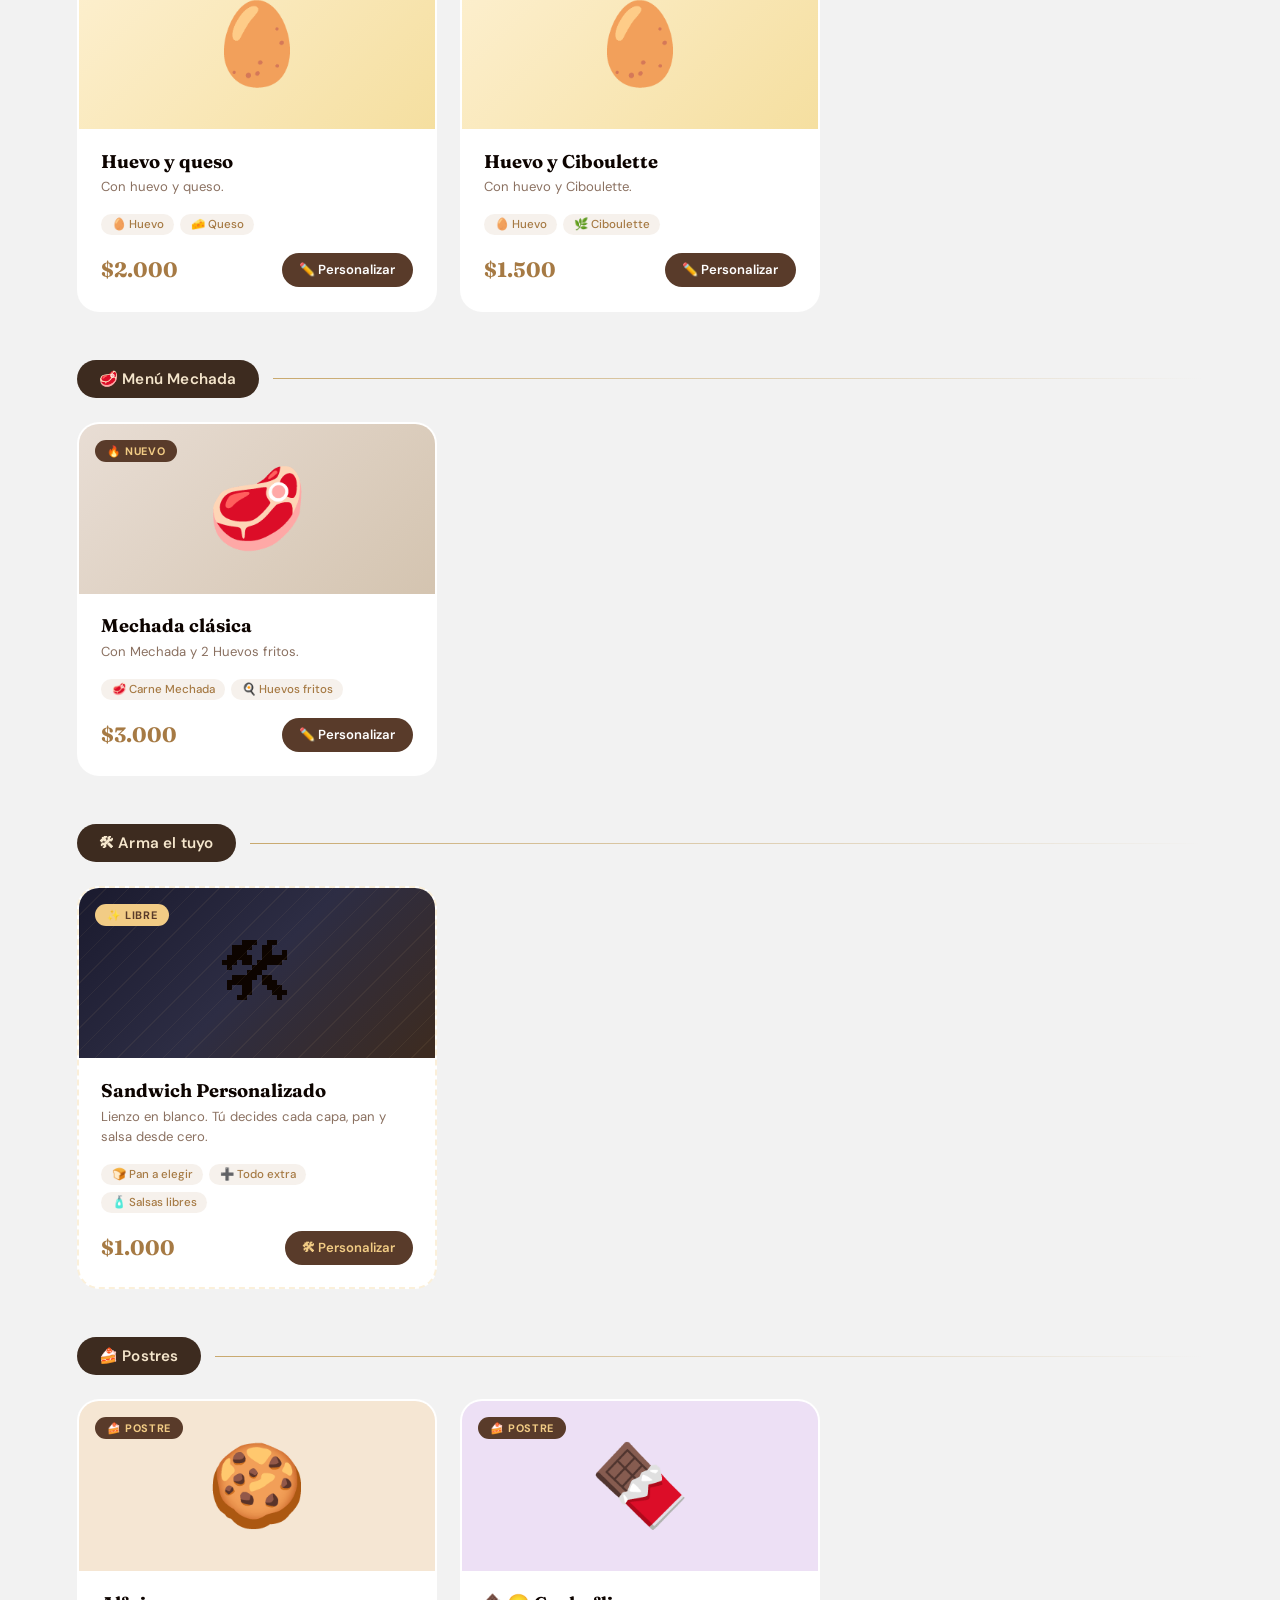
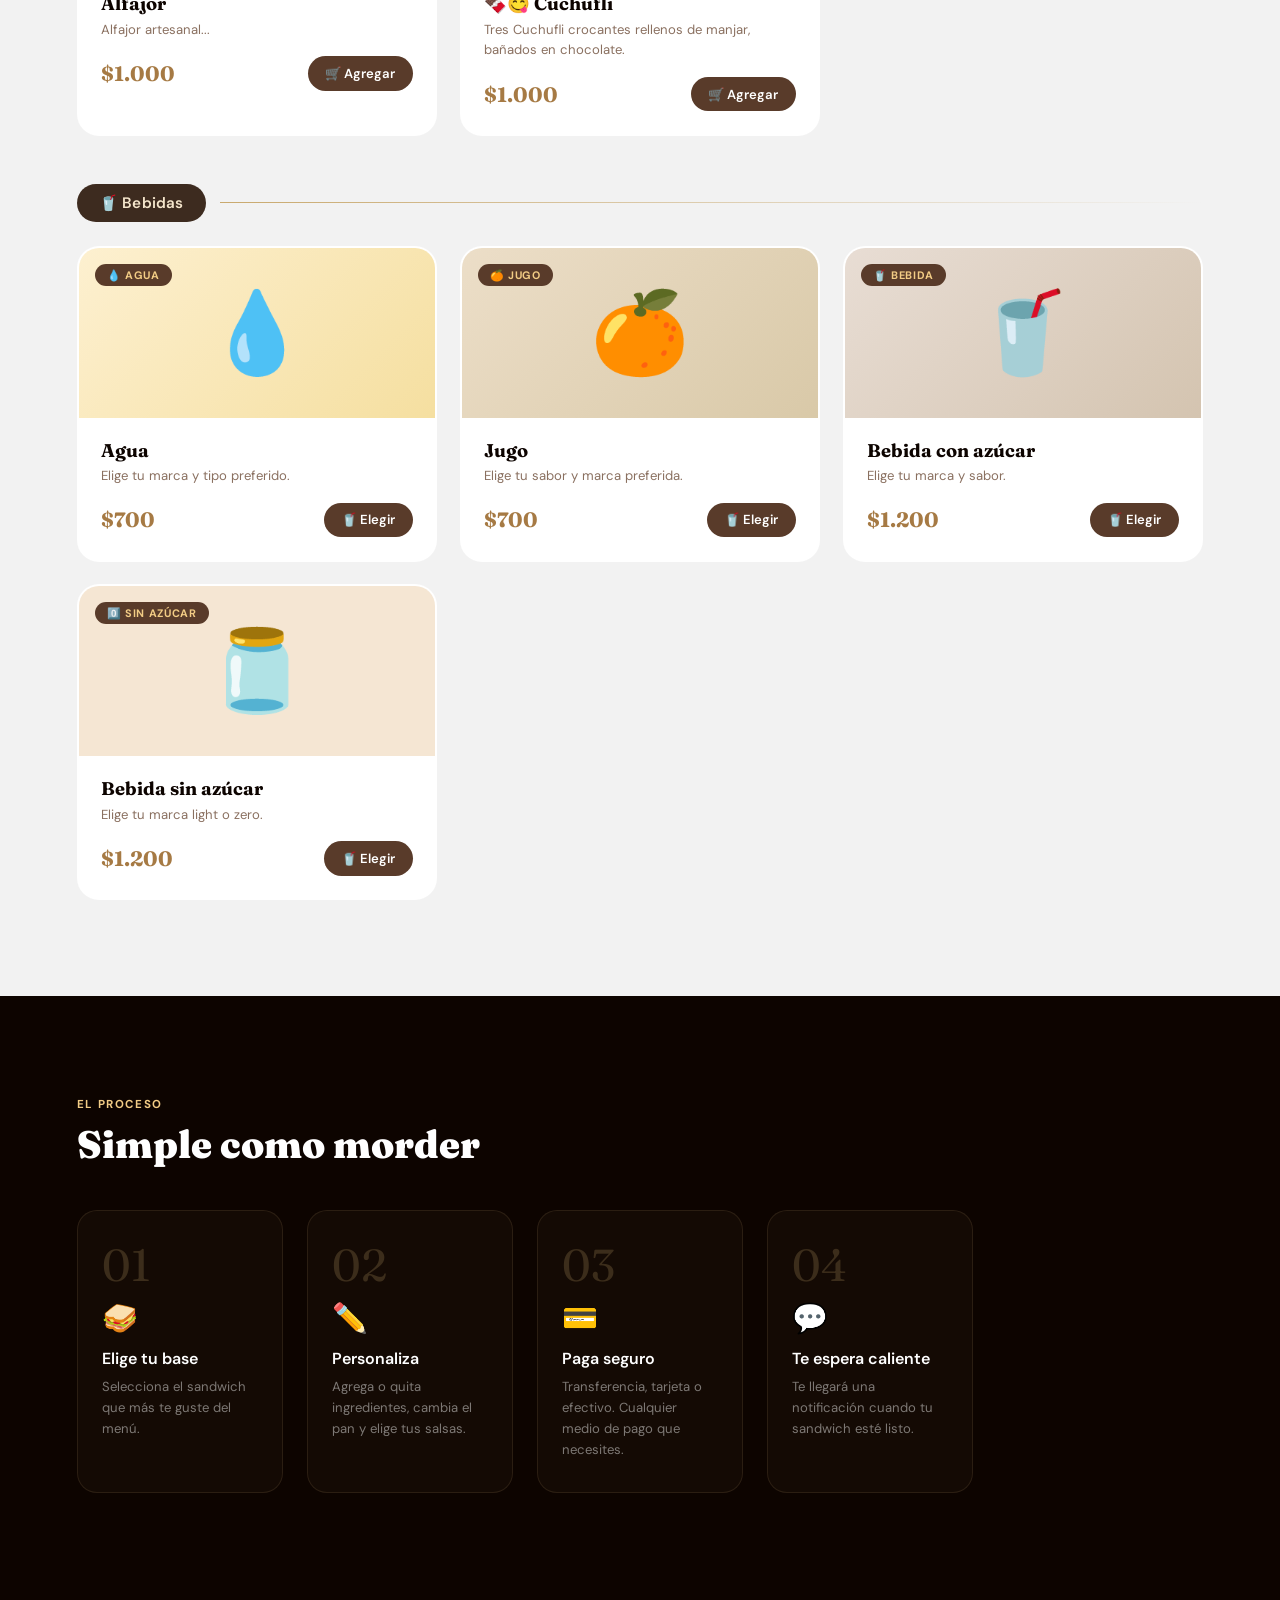
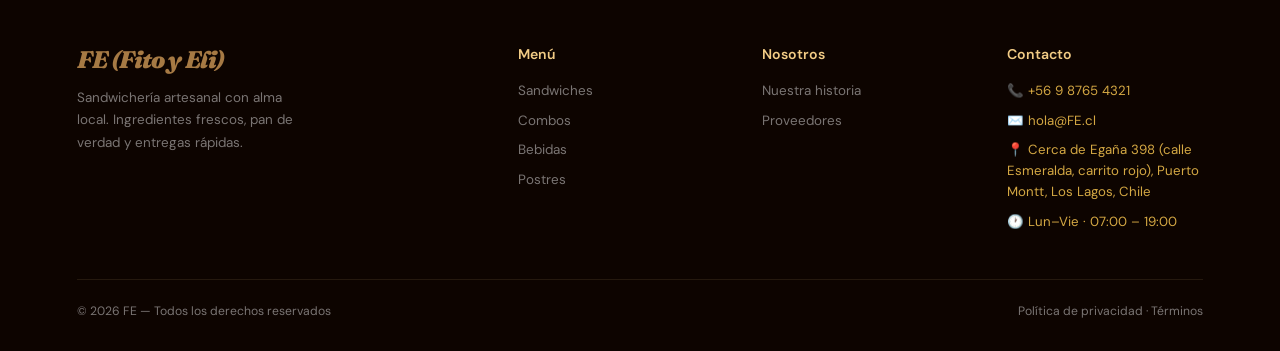
==== commit 62e008bc: "arreglo de admin, menu de bebidas dentro del panel de admin" ====
--- a/index.html
+++ b/index.html
@@ -216,7 +216,7 @@
           <span class="ing-tag">🧴 Salsas libres</span>
         </div>
         <div class="card-footer">
-          <span class="card-price">$3.000</span>
+          <span class="card-price">$1.000</span>
           <button class="btn-customize btn-customize-custom">🛠 Personalizar</button>
         </div>
       </div>
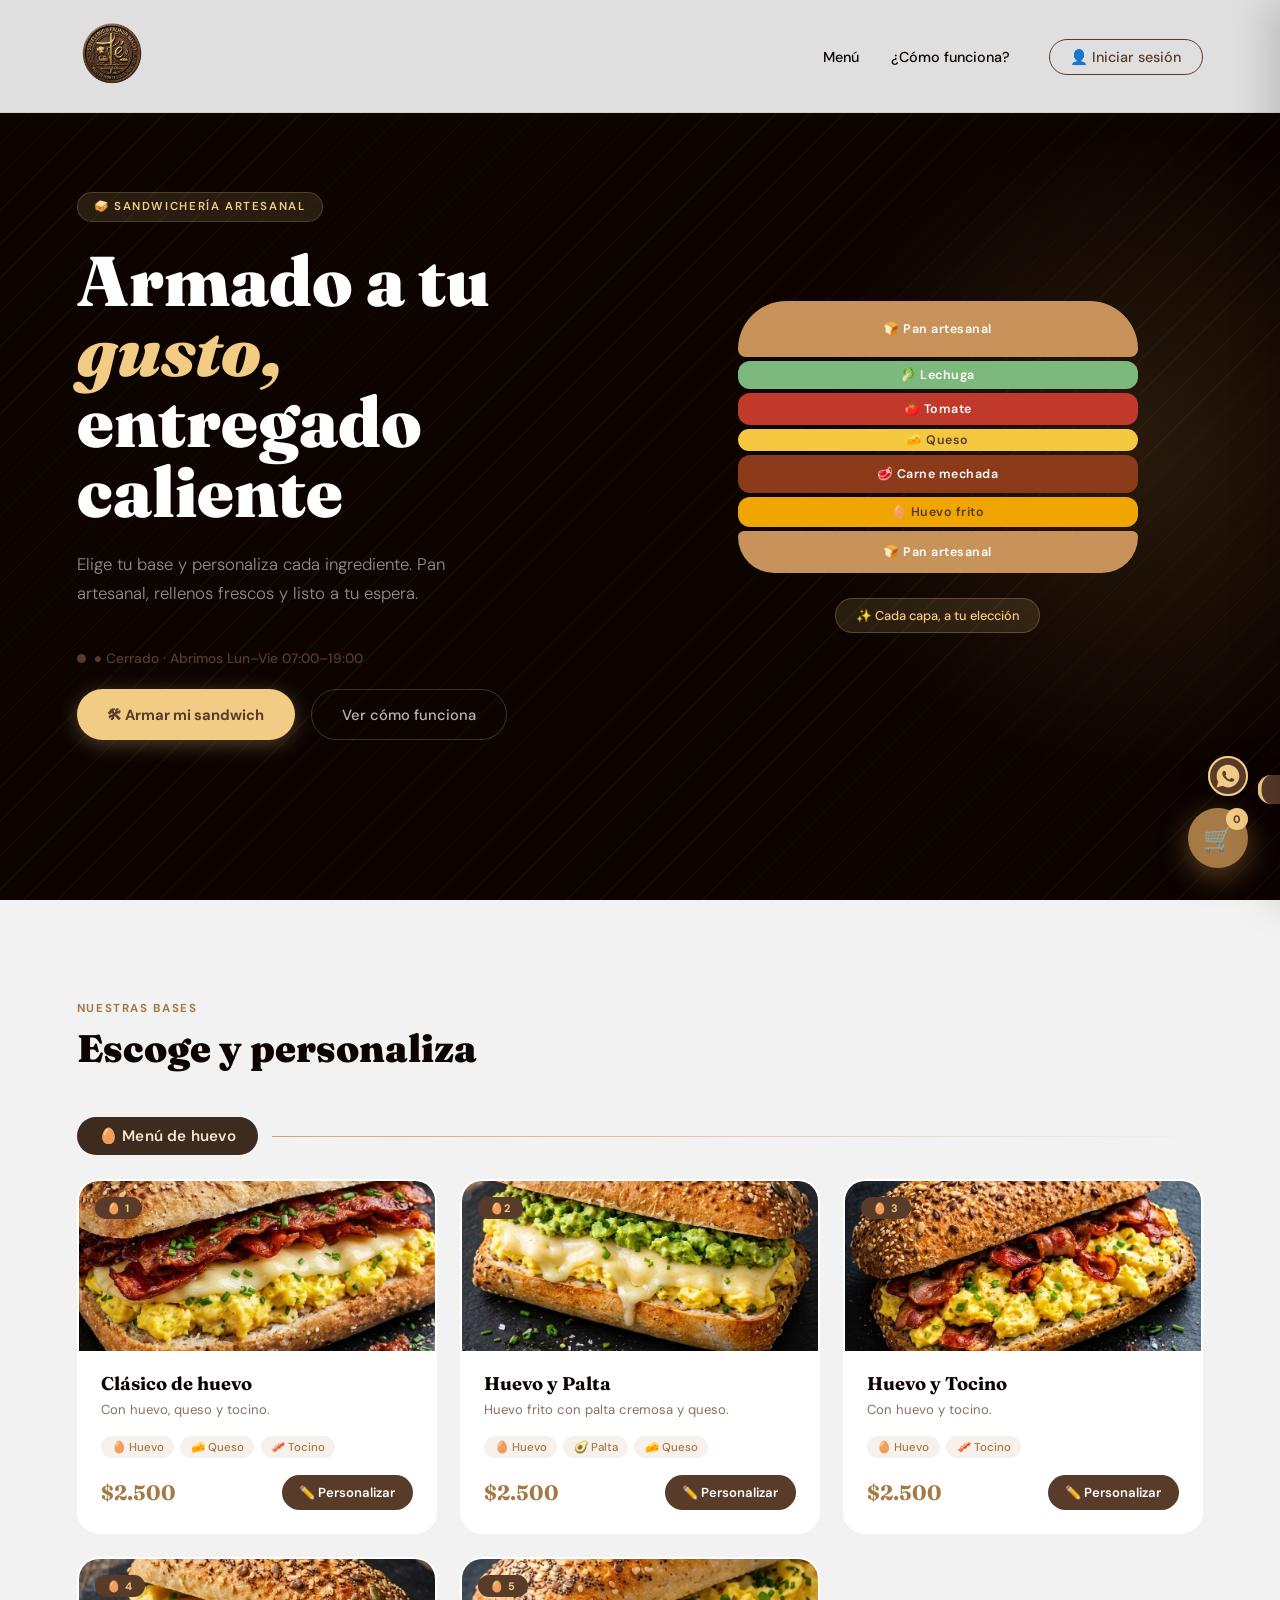
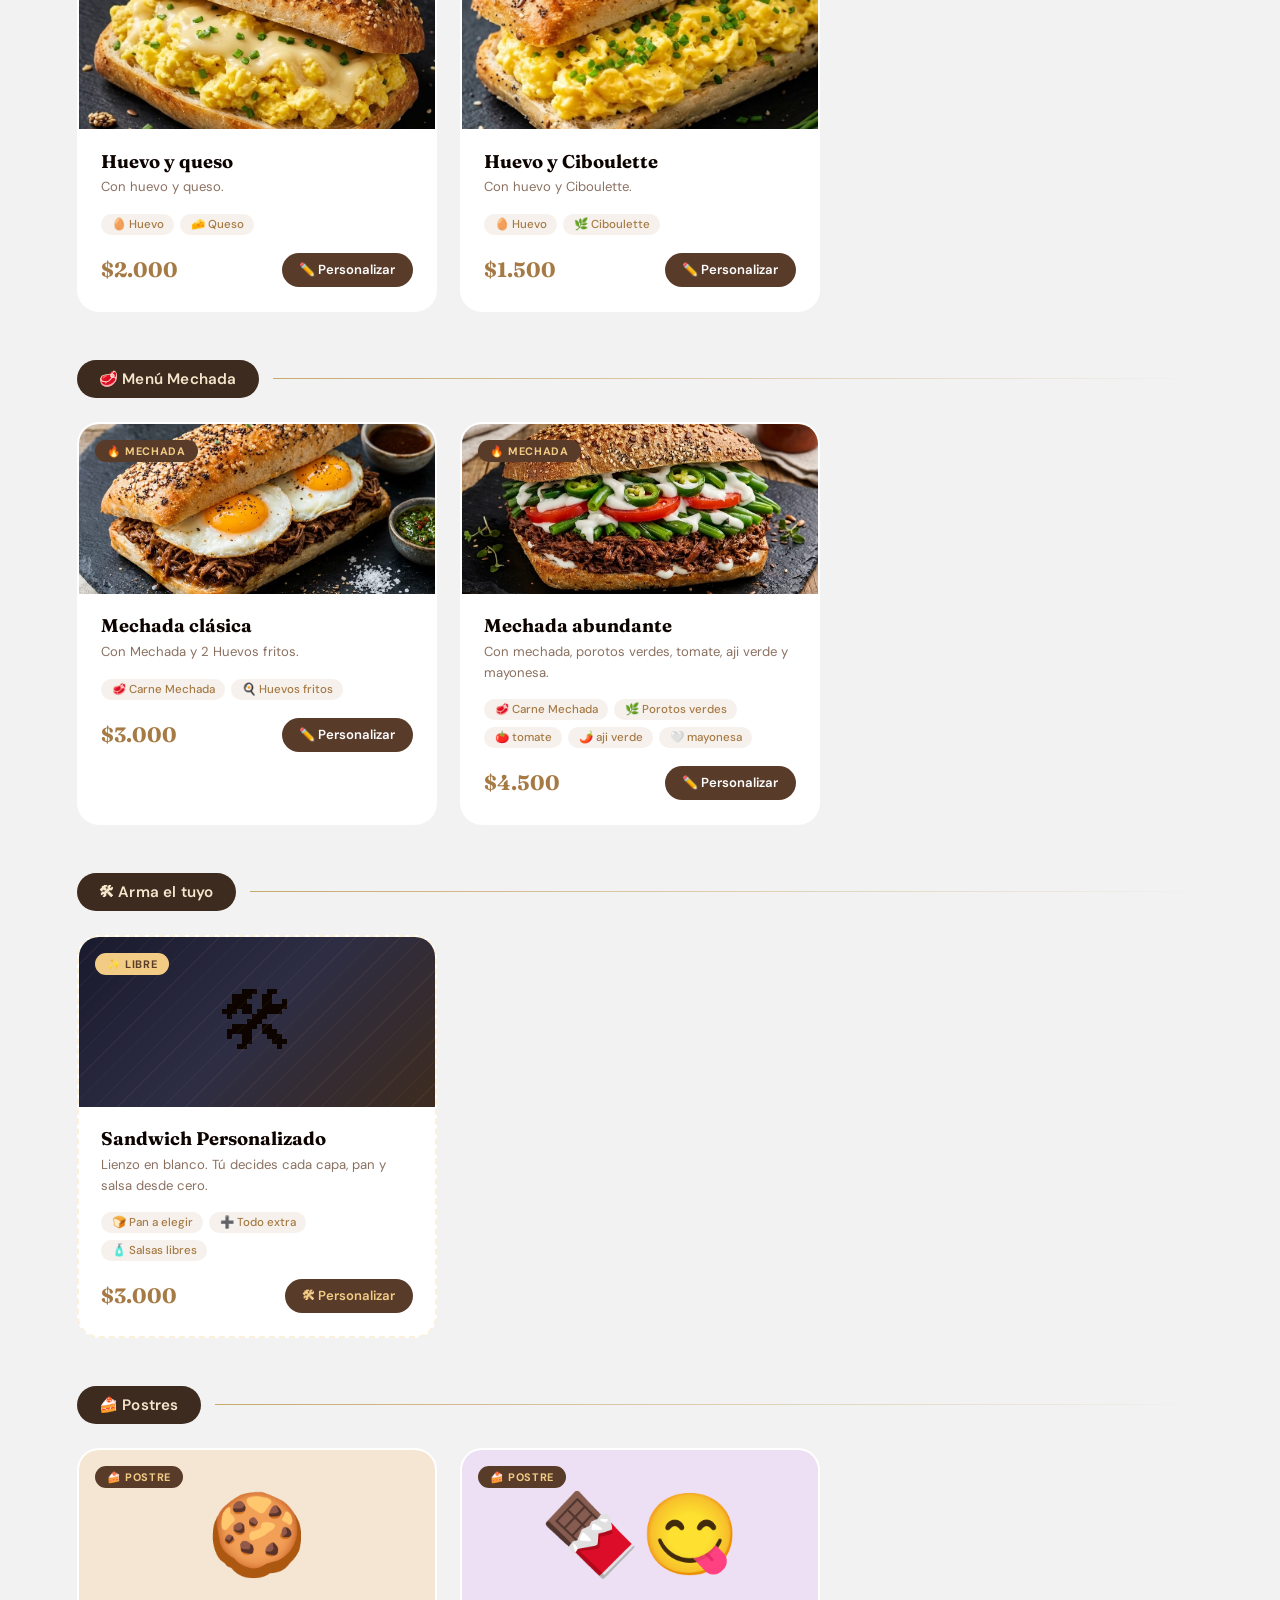
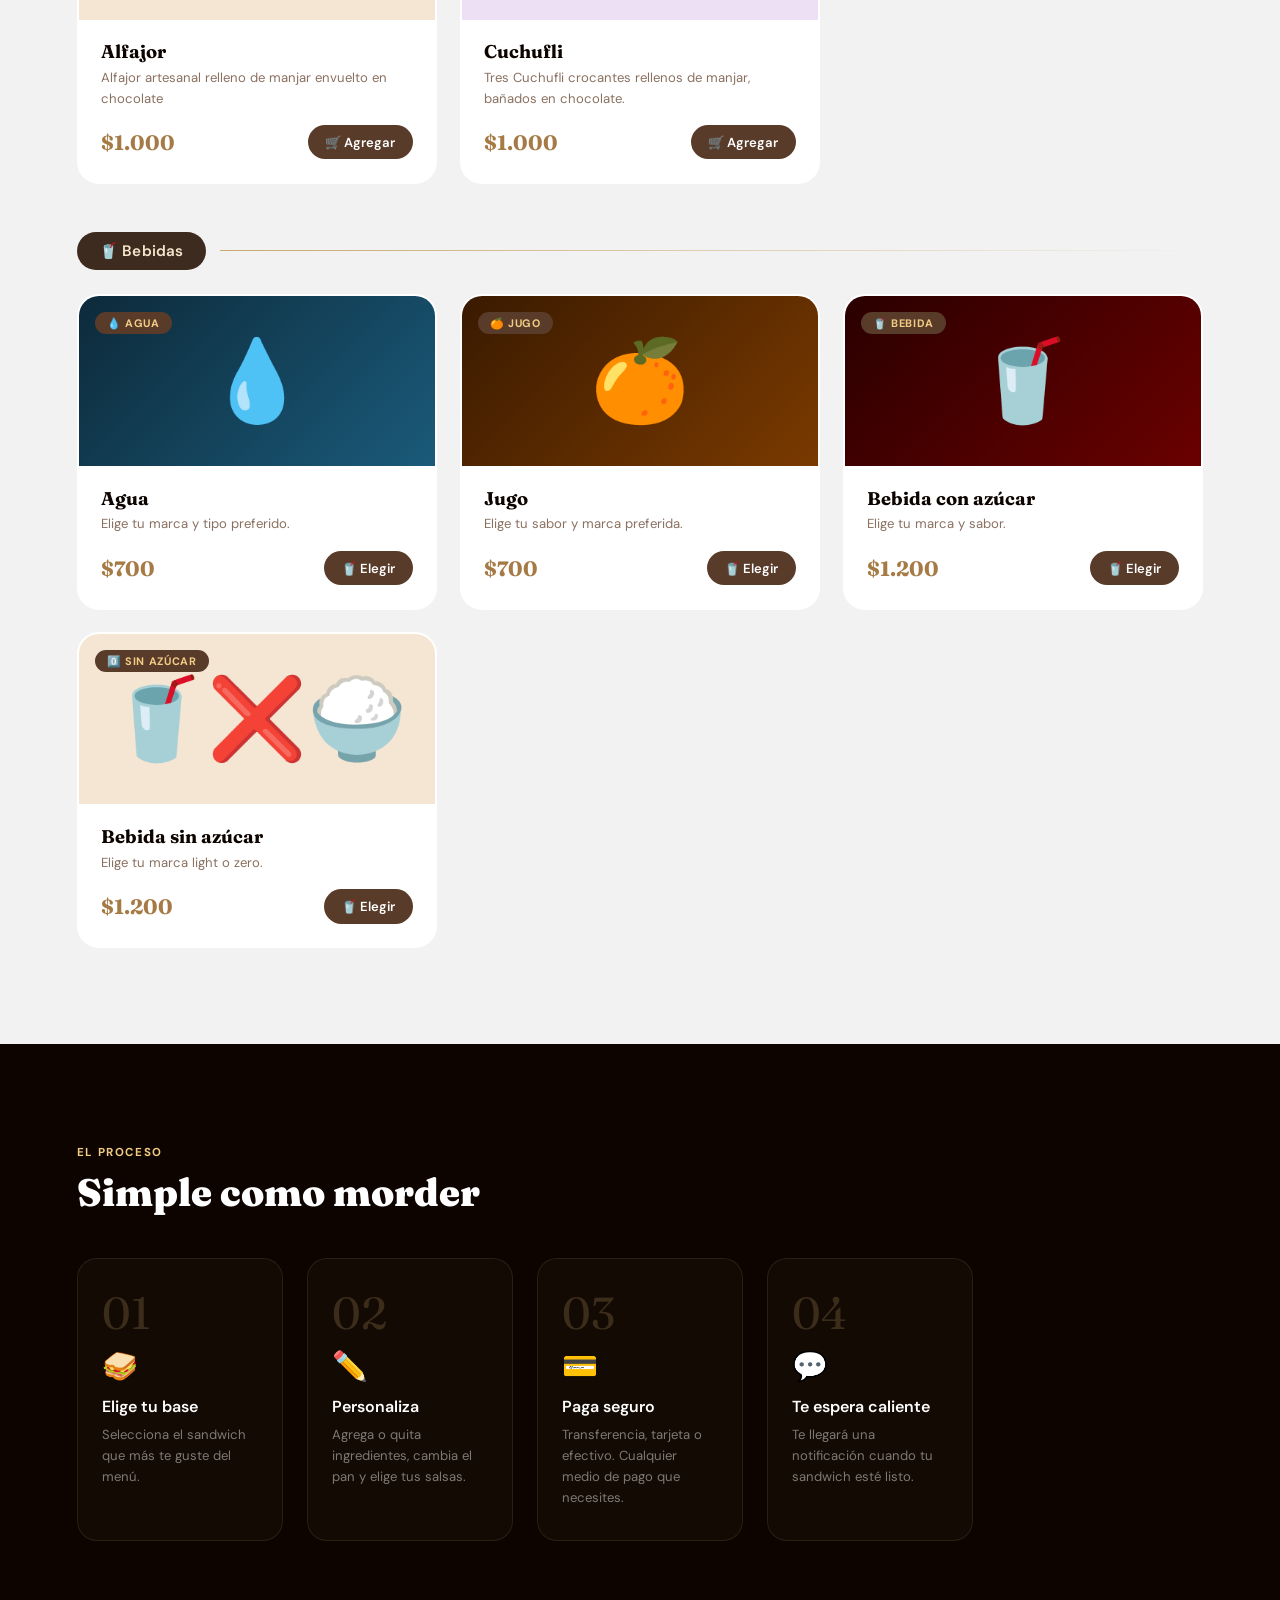
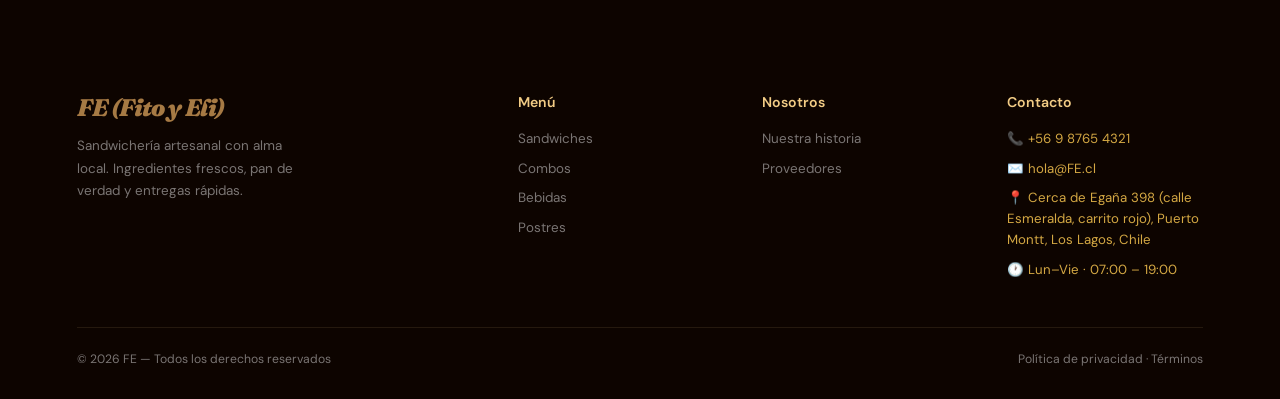
==== commit 80270cf7: "Se actualizó el menú (nuevos platos, descuentos e imágenes por emojis), se configuró la base de dato" ====
--- a/index.html
+++ b/index.html
@@ -9,12 +9,128 @@
 </head>
 <body>
 
+<!-- ══════════════════════════════════════════
+     BANNERS DE AVISOS — se inyectan dinámicamente
+══════════════════════════════════════════ -->
+<div id="notices-banner-container" style="display:none"></div>
+
+<style>
+/* ── NOTICES BANNER ── */
+#notices-banner-container {
+  position: sticky;
+  top: 0;
+  z-index: 200;
+  display: flex;
+  flex-direction: column;
+}
+.notice-banner {
+  width: 100%;
+  padding: .6rem 1.4rem;
+  display: flex;
+  align-items: center;
+  justify-content: center;
+  gap: .6rem;
+  font-family: 'DM Sans', sans-serif;
+  font-size: .88rem;
+  font-weight: 500;
+  line-height: 1.4;
+  text-align: center;
+  animation: bannerSlide .4s ease;
+  position: relative;
+}
+@keyframes bannerSlide {
+  from { opacity: 0; transform: translateY(-100%); }
+  to   { opacity: 1; transform: none; }
+}
+.notice-banner[data-type="schedule"] {
+  background: #2a1f00;
+  color: #f5c842;
+  border-bottom: 1px solid rgba(245,200,66,.25);
+}
+.notice-banner[data-type="custom"] {
+  background: #1a1209;
+  color: #d4a843;
+  border-bottom: 1px solid rgba(212,168,67,.2);
+}
+.notice-banner-icon { font-size: 1.05rem; flex-shrink: 0; }
+.notice-banner-text { flex: 1; max-width: 700px; }
+.notice-banner-close {
+  background: none;
+  border: none;
+  cursor: pointer;
+  font-size: .85rem;
+  opacity: .6;
+  padding: .2rem .4rem;
+  border-radius: 4px;
+  line-height: 1;
+  color: inherit;
+  transition: opacity .15s;
+  flex-shrink: 0;
+}
+.notice-banner-close:hover { opacity: 1; }
+</style>
+
+<script>
+/* ── NOTICES: leer y renderizar banners ── */
+(function() {
+  const NOTICES_KEY     = 'fe_notices';
+  const DISMISSED_KEY   = 'fe_notices_dismissed';
+
+  function getDismissed() {
+    try { return JSON.parse(sessionStorage.getItem(DISMISSED_KEY) || '[]'); } catch { return []; }
+  }
+  function dismiss(id) {
+    const d = getDismissed();
+    if (!d.includes(id)) d.push(id);
+    sessionStorage.setItem(DISMISSED_KEY, JSON.stringify(d));
+  }
+
+  function renderBanners() {
+    let notices = [];
+    try { notices = JSON.parse(localStorage.getItem(NOTICES_KEY) || '[]'); } catch {}
+    const dismissed = getDismissed();
+    const active    = notices.filter(n => !dismissed.includes(n.id));
+
+    const container = document.getElementById('notices-banner-container');
+    if (!container) return;
+
+    if (!active.length) {
+      container.style.display = 'none';
+      container.innerHTML = '';
+      return;
+    }
+
+    container.style.display = 'flex';
+    container.innerHTML = active.map(n => `
+      <div class="notice-banner" data-type="${n.type}" data-id="${n.id}">
+        <span class="notice-banner-icon">${n.icon}</span>
+        <span class="notice-banner-text">${n.text}</span>
+        <button class="notice-banner-close" onclick="dismissNotice('${n.id}')" title="Cerrar aviso">✕</button>
+      </div>
+    `).join('');
+  }
+
+  window.dismissNotice = function(id) {
+    dismiss(id);
+    renderBanners();
+  };
+
+  // Renderizar al cargar
+  document.addEventListener('DOMContentLoaded', renderBanners);
+
+  // Escuchar cambios en tiempo real (otra pestaña = admin)
+  window.addEventListener('storage', (e) => {
+    if (e.key === NOTICES_KEY) renderBanners();
+  });
+})();
+</script>
+
 <!-- NAV -->
 <nav>
   <div class="logo"><img src="imagenes/Fe.png" alt="" height="70px"></div>
   <ul>
     <li><a href="#menu">Menú</a></li>
-    <li><a href="#como-funciona">Cómo funciona</a></li>
+    <li><a href="#como-funciona">¿Cómo funciona?</a></li>
     <li><a href="#" class="btn-nav btn-login-nav" onclick="openAuthModal(event)" id="nav-auth-btn">👤 Iniciar sesión</a></li>
   </ul>
 </nav>
@@ -65,7 +181,6 @@
 
     <div class="menu-card" data-menu-id="sandwich-huevo-1" onclick="openModal('Clásico de huevo','El favorito de siempre: con huevo, queso, tocino.',['🥚 Huevo','🧀 Queso','🥓 tocino'],2500,'bg-1')">
       <div class="card-img bg-1">
-        🥚
         <span class="card-badge">🥚 1</span>
       </div>
       <div class="card-agotado-badge" style="display:none">❌ Agotado</div>
@@ -86,7 +201,6 @@
 
     <div class="menu-card" data-menu-id="sandwich-huevo-2" onclick="openModal('Huevo, Palta y Queso','El clásico chileno elevado, cremoso y reconfortante.',['🥚 Huevo frito','🥑 Palta','🧀 Queso'],2500,'bg-2')">
       <div class="card-img bg-2">
-        🥚
         <span class="card-badge">🥚2</span>
       </div>
       <div class="card-agotado-badge" style="display:none">❌ Agotado</div>
@@ -105,9 +219,8 @@
       </div>
     </div>
 
-    <div class="menu-card" data-menu-id="sandwich-huevo-3" onclick="openModal('Huevo y Tocino','con Huevo y Tocino',['🥚 Huevo','🥓 tocino'],2000,'bg-1')">
-      <div class="card-img bg-1">
-        🥚
+    <div class="menu-card" data-menu-id="sandwich-huevo-3" onclick="openModal('Huevo y Tocino','con Huevo y Tocino',['🥚 Huevo','🥓 tocino'],2000,'bg-3')">
+      <div class="card-img bg-3">
         <span class="card-badge">🥚 3</span>
       </div>
       <div class="card-agotado-badge" style="display:none">❌ Agotado</div>
@@ -125,9 +238,8 @@
       </div>
     </div>
 
-    <div class="menu-card" data-menu-id="sandwich-huevo-4" onclick="openModal('Huevo y Queso','Simple, pero sabroso: con huevo y queso.',['🥚 Huevo','🧀 Queso'],2000,'bg-1')">
-      <div class="card-img bg-1">
-        🥚
+    <div class="menu-card" data-menu-id="sandwich-huevo-4" onclick="openModal('Huevo y Queso','Simple, pero sabroso: con huevo y queso.',['🥚 Huevo','🧀 Queso'],2000,'bg-4')">
+      <div class="card-img bg-4">
         <span class="card-badge">🥚 4</span>
       </div>
       <div class="card-agotado-badge" style="display:none">❌ Agotado</div>
@@ -145,9 +257,8 @@
       </div>
     </div>
 
-    <div class="menu-card" data-menu-id="sandwich-huevo-5" onclick="openModal('Huevo y Ciboulette','con Huevo y ciboulette',['🥚 Huevo','🌿 Ciboulette'],1500,'bg-1')">
-      <div class="card-img bg-1">
-        🥚
+    <div class="menu-card" data-menu-id="sandwich-huevo-5" onclick="openModal('Huevo y Ciboulette','con Huevo y ciboulette',['🥚 Huevo','🌿 Ciboulette'],1500,'bg-5')">
+      <div class="card-img bg-5">
         <span class="card-badge">🥚 5</span>
       </div>
       <div class="card-agotado-badge" style="display:none">❌ Agotado</div>
@@ -174,10 +285,10 @@
     </div>
     <div class="menu-grid">
 
-    <div class="menu-card" data-menu-id="sandwich-mechada-1" onclick="openModal('Mechada clásica','con Mechada y 2 Huevos fritos.',['🥩 Carne Mechada','🍳 Huevo Frito','🍳 Huevo Frito'],3000,'bg-3')">
-      <div class="card-img bg-3">
-        🥩
-        <span class="card-badge">🔥 Nuevo</span>
+    <div class="menu-card" data-menu-id="sandwich-mechada-1" onclick="openModal('Mechada clásica','con Mechada y 2 Huevos fritos.',['🥩 Carne Mechada','🍳 Huevo Frito','🍳 Huevo Frito'],3000,'bg-mechada-1')">
+      <div class="card-img bg-mechada-1">
+        
+        <span class="card-badge">🔥 Mechada</span>
       </div>
       <div class="card-agotado-badge" style="display:none">❌ Agotado</div>
       <div class="card-body">
@@ -189,6 +300,30 @@
         </div>
         <div class="card-footer">
           <span class="card-price">$3.000</span>
+          <button class="btn-customize">✏️ Personalizar</button>
+        </div>
+      </div>
+    </div>
+
+
+    <div class="menu-card" data-menu-id="sandwich-mechada-1" onclick="openModal('Mechada abundante','con mechada, porotos verdes, tomate, aji verde y mayonesa .',['🥩 Carne Mechada','🌿 Porotos verdes','🍅 Tomate','🌶️ Aji verde','🤍 Mayonesa'],4500,'bg-mechada-1')">
+      <div class="card-img bg-mechada-2">
+        
+        <span class="card-badge">🔥 Mechada</span>
+      </div>
+      <div class="card-agotado-badge" style="display:none">❌ Agotado</div>
+      <div class="card-body">
+        <div class="card-name">Mechada abundante</div>
+        <div class="card-desc">Con mechada, porotos verdes, tomate, aji verde y mayonesa.</div>
+        <div class="card-ingredients">
+          <span class="ing-tag">🥩 Carne Mechada</span>
+          <span class="ing-tag">🌿 Porotos verdes</span>
+          <span class="ing-tag">🍅 tomate</span>
+          <span class="ing-tag">🌶️ aji verde</span>
+          <span class="ing-tag">🤍 mayonesa</span>       
+        </div>
+        <div class="card-footer">
+          <span class="card-price">$4.500</span>
           <button class="btn-customize">✏️ Personalizar</button>
         </div>
       </div>
@@ -216,7 +351,7 @@
           <span class="ing-tag">🧴 Salsas libres</span>
         </div>
         <div class="card-footer">
-          <span class="card-price">$1.000</span>
+          <span class="card-price">$3.000</span>
           <button class="btn-customize btn-customize-custom">🛠 Personalizar</button>
         </div>
       </div>
@@ -230,7 +365,7 @@
 </div>
 <div class="menu-grid">
 
-  <div class="menu-card" data-menu-id="postre-alfajor" onclick="openPostreModal('Alfajor', 'Alfajor artesanal de maicena con manjar y coco.', 1000)">
+  <div class="menu-card" data-menu-id="postre-alfajor" onclick="openPostreModal('Alfajor', 'Alfajor artesanal de maicena con manjar y bañado en chocolate.', 1000)">
     <div class="card-img bg-postre-1">
       🍪
       <span class="card-badge">🍰 Postre</span>
@@ -238,7 +373,7 @@
     <div class="card-agotado-badge" style="display:none">❌ Agotado</div>
     <div class="card-body">
       <div class="card-name">Alfajor</div>
-      <div class="card-desc">Alfajor artesanal...</div>
+      <div class="card-desc">Alfajor artesanal relleno de manjar envuelto en chocolate</div>
       <div class="card-footer">
         <span class="card-price">$1.000</span>
         <button class="btn-customize">🛒 Agregar</button>
@@ -248,12 +383,12 @@
 
   <div class="menu-card" data-menu-id="postre-cuchufli" onclick="openPostreModal('Cuchufli', 'Tres Cuchufli crocantes rellenos de manjar, bañados en chocolate.', 1000)">
     <div class="card-img bg-postre-2">
-      🍫
+      🍫😋
       <span class="card-badge">🍰 Postre</span>
     </div>
     <div class="card-agotado-badge" style="display:none">❌ Agotado</div>
     <div class="card-body">
-      <div class="card-name">🍫😋 Cuchufli</div>
+      <div class="card-name">Cuchufli</div>
       <div class="card-desc">Tres Cuchufli crocantes rellenos de manjar, bañados en chocolate.</div>
       <div class="card-footer">
         <span class="card-price">$1.000</span>
@@ -271,7 +406,7 @@
 <div class="menu-grid">
 
   <div class="menu-card" data-menu-id="bebida-agua" onclick="openBebidaModal('agua')">
-    <div class="card-img bg-1">💧<span class="card-badge">💧 Agua</span></div>
+    <div class="card-img bg-bebida-agua">💧<span class="card-badge">💧 Agua</span></div>
     <div class="card-agotado-badge" style="display:none">❌ Agotado</div>
     <div class="card-body">
       <div class="card-name">Agua</div>
@@ -284,7 +419,7 @@
   </div>
 
   <div class="menu-card" data-menu-id="bebida-jugo" onclick="openBebidaModal('jugo')">
-    <div class="card-img bg-2">🍊<span class="card-badge">🍊 Jugo</span></div>
+    <div class="card-img bg-bebida-jugo">🍊<span class="card-badge">🍊 Jugo</span></div>
     <div class="card-agotado-badge" style="display:none">❌ Agotado</div>
     <div class="card-body">
       <div class="card-name">Jugo</div>
@@ -297,7 +432,7 @@
   </div>
 
   <div class="menu-card" data-menu-id="bebida-cola" onclick="openBebidaModal('cola')">
-    <div class="card-img bg-3">🥤<span class="card-badge">🥤 Bebida</span></div>
+    <div class="card-img bg-bebida-cola">🥤<span class="card-badge">🥤 Bebida</span></div>
     <div class="card-agotado-badge" style="display:none">❌ Agotado</div>
     <div class="card-body">
       <div class="card-name">Bebida con azúcar</div>
@@ -310,7 +445,7 @@
   </div>
 
   <div class="menu-card" data-menu-id="bebida-zero" onclick="openBebidaModal('zero')">
-    <div class="card-img bg-postre-1">🫙<span class="card-badge">0️⃣ Sin azúcar</span></div>
+    <div class="card-img bg-postre-1">🥤❌🍚<span class="card-badge">0️⃣ Sin azúcar</span></div>
     <div class="card-agotado-badge" style="display:none">❌ Agotado</div>
     <div class="card-body">
       <div class="card-name">Bebida sin azúcar</div>
@@ -620,6 +755,15 @@
           <div class="pm-check">✓</div>
         </div>
 
+        <div class="pay-method" id="pm-baes" onclick="selectPayMethod('baes')">
+          <div class="pm-icon">🎓</div>
+          <div>
+            <div class="pm-name">BAES · Edenred</div>
+            <div class="pm-desc">Tarjeta JUNAEB estudiantes</div>
+          </div>
+          <div class="pm-check">✓</div>
+        </div>
+
       </div>
     </div>
 
@@ -658,6 +802,22 @@
         <div class="mp-qr">QR</div>
         <p>Abre Mercado Pago y escanea el código o usa el link:</p>
         <a class="mp-link" href="#">🔗 Pagar con Mercado Pago</a>
+      </div>
+    </div>
+
+    <div class="pay-detail" id="pay-detail-baes" style="display:none">
+      <div class="baes-box">
+        <div class="baes-logo">🎓 BAES · Edenred</div>
+        <p class="baes-desc">Ingresa el PIN de compra de tu BAES para pagar.</p>
+        <div class="baes-input-wrap">
+          <input class="pay-input baes-input" type="text" id="baes-code"
+            placeholder="Ej: 1234"
+            maxlength="19"
+            oninput="formatBaesCode(this)"
+            autocomplete="off">
+          <span class="baes-input-icon">🎓</span>
+        </div>
+        <div class="baes-note">ℹ️ Consulta tu saldo disponible en <strong>edenred.cl</strong> antes de pagar.</div>
       </div>
     </div>
 
--- a/styles.css
+++ b/styles.css
@@ -226,11 +226,11 @@
   font-size: 5rem;
   position: relative;
 }
-.bg-1 { background: linear-gradient(135deg,#fdf0d0,#f5dfa0); }
-.bg-2 { background: linear-gradient(135deg,#ecdec8,#d9c9a8); }
-.bg-3 { background: linear-gradient(135deg,#e8ddd4,#d4c4b0); }
-.bg-4 { background: linear-gradient(135deg,#fde8cc,#f5cfa0); }
-.bg-5 { background: linear-gradient(135deg,#e0d4c4,#cfc0aa); }
+.bg-1 { background: url('imagenes/menuhuevo4.jpeg')  center/cover no-repeat; }
+.bg-2 { background: url('imagenes/menuhuevo5.jpeg') center/cover no-repeat; }
+.bg-3 { background: url('imagenes/menuhuevo3.jpeg')  center/cover no-repeat; }
+.bg-4 { background: url('imagenes/menu huevo2.jpeg')  center/cover no-repeat; }
+.bg-5 { background: url('imagenes/menu huevo.jpeg')  center/cover no-repeat; }
 .bg-6 { background: linear-gradient(135deg,#f8ead8,#efd5b5); }
 
 .card-badge {
@@ -587,6 +587,19 @@
   background: linear-gradient(to right, #c9a96e, transparent);
 }
 
+/*── Mechada ──────────────────────────────────────────────── */
+.bg-mechada-1 { background: url('imagenes/menu mechada6.jpeg')  center/cover no-repeat; }
+.bg-mechada-2 { background: url('imagenes/menu mechada.jpeg') center/cover no-repeat; }
+.bg-mechada-3 { background: url('imagenes/menu mechada3.jpeg') center/cover no-repeat; }
+.bg-mechada-4 { background: url('imagenes/menu mechada4.jpeg') center/cover no-repeat; }
+.bg-mechada-5 { background: url('imagenes/menu mechada5.jpeg') center/cover no-repeat; }
+.bg-mechada-6 { background: url('imagenes/menu mechada6.jpeg') center/cover no-repeat; }
+
+/*── Bebidas ──────────────────────────────────────────────── */
+.bg-bebida-agua { background: linear-gradient(135deg, #d6eaf8, #aed6f1); }
+.bg-bebida-jugo { background: linear-gradient(135deg, #fdebd0, #f8c471); }
+.bg-bebida-cola { background: linear-gradient(135deg, #f9ebea, #f1948a); }
+
 /*── Postres ─────────────────────────────────────────────── */
 .bg-postre-1 { background: #f5e6d3; }
 .bg-postre-2 { background: #ede0f5; }
@@ -867,6 +880,39 @@
   transition: background .2s;
 }
 .mp-link:hover { background: var(--cafe-medio); }
+/* ── BAES · Edenred ─────────────────────────────────────────── */
+.baes-box {
+  background: linear-gradient(135deg, #eaf4fb, #d4e9f7);
+  border: 1.5px solid #aed6f1;
+  border-radius: 14px;
+  padding: 1.2rem 1.4rem;
+  display: flex; flex-direction: column; gap: .8rem;
+}
+.baes-logo {
+  font-weight: 700; font-size: .98rem; color: #1a5276;
+}
+.baes-desc {
+  font-size: .84rem; color: #2c3e50; margin: 0;
+}
+.baes-input-wrap {
+  position: relative;
+}
+.baes-input {
+  width: 100%; letter-spacing: .12em;
+  font-size: 1.05rem; font-family: monospace;
+  padding-right: 2.6rem !important;
+}
+.baes-input-icon {
+  position: absolute; right: .8rem; top: 50%;
+  transform: translateY(-50%); font-size: 1.1rem; pointer-events: none;
+}
+.baes-note {
+  font-size: .78rem; color: #555;
+  background: rgba(255,255,255,.65);
+  border-radius: 8px; padding: .45rem .7rem;
+}
+
+
 
 /* Resumen de pago */
 .pay-summary {
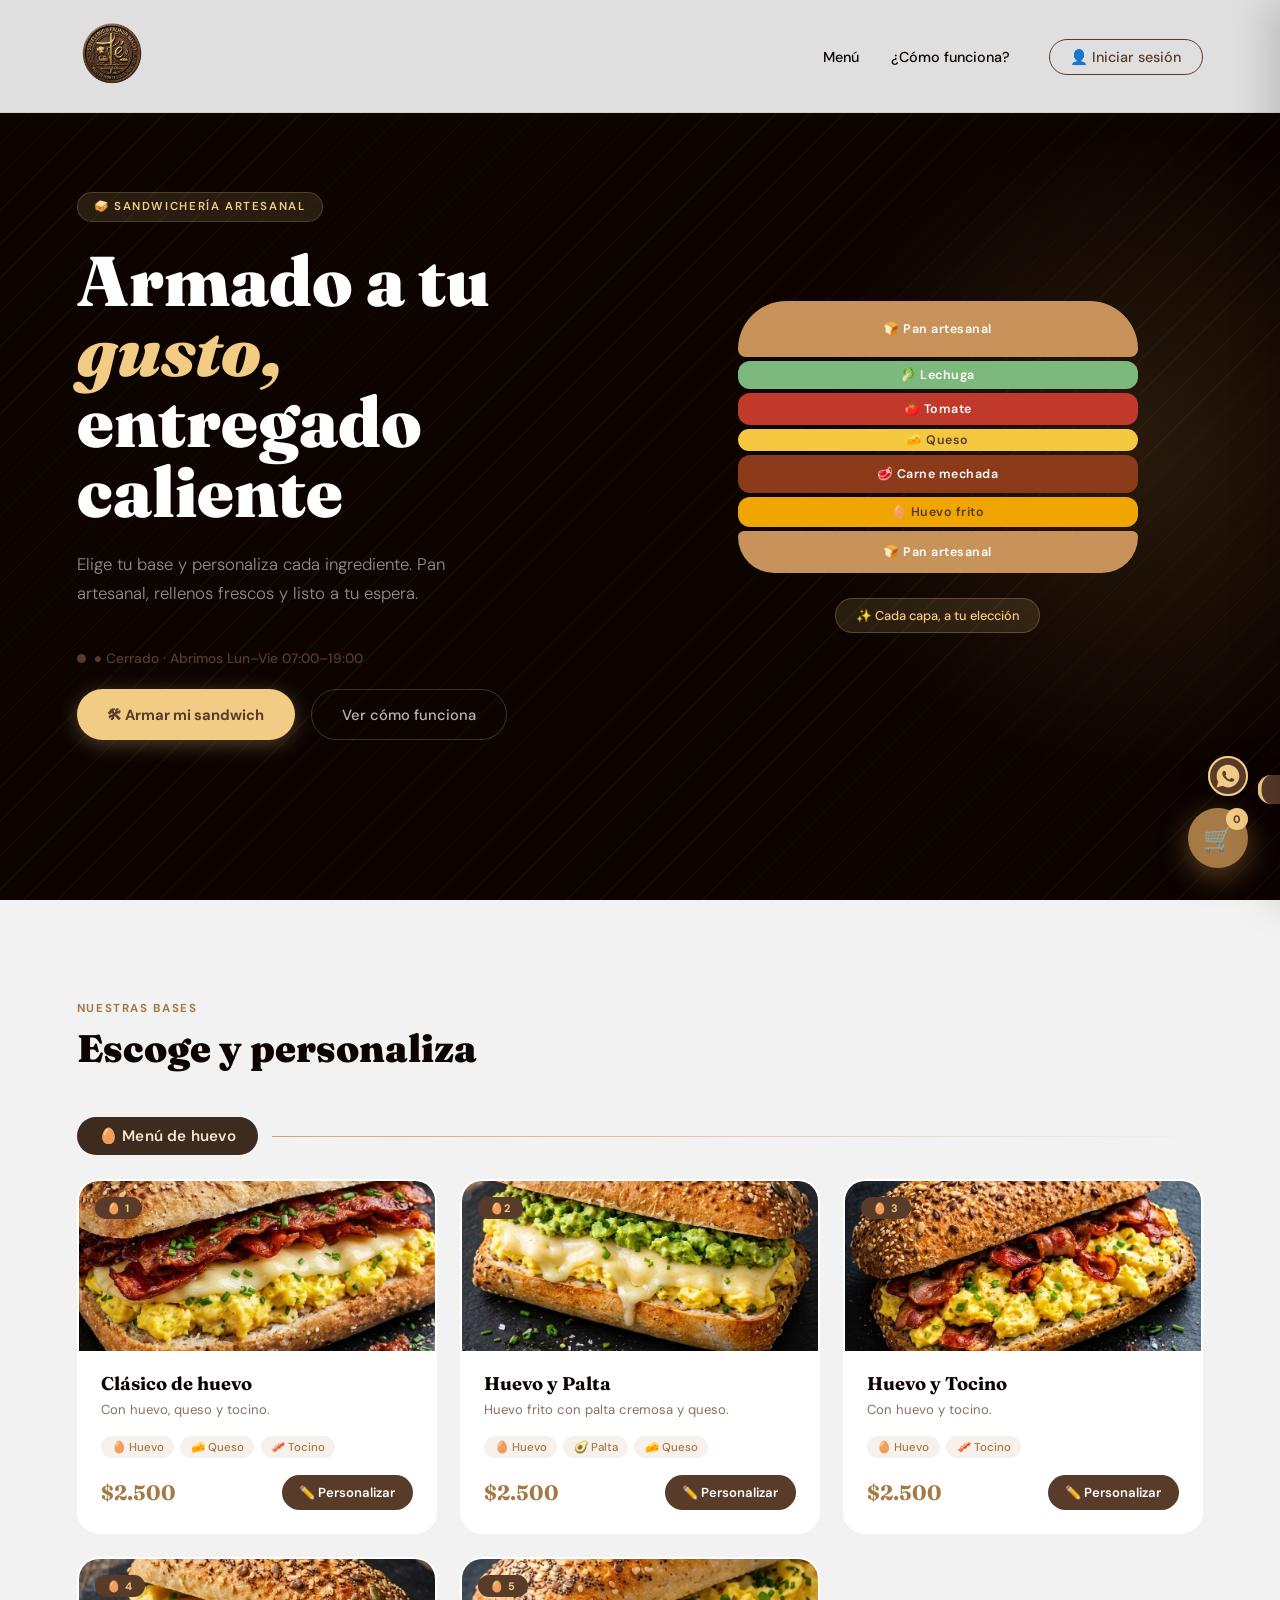
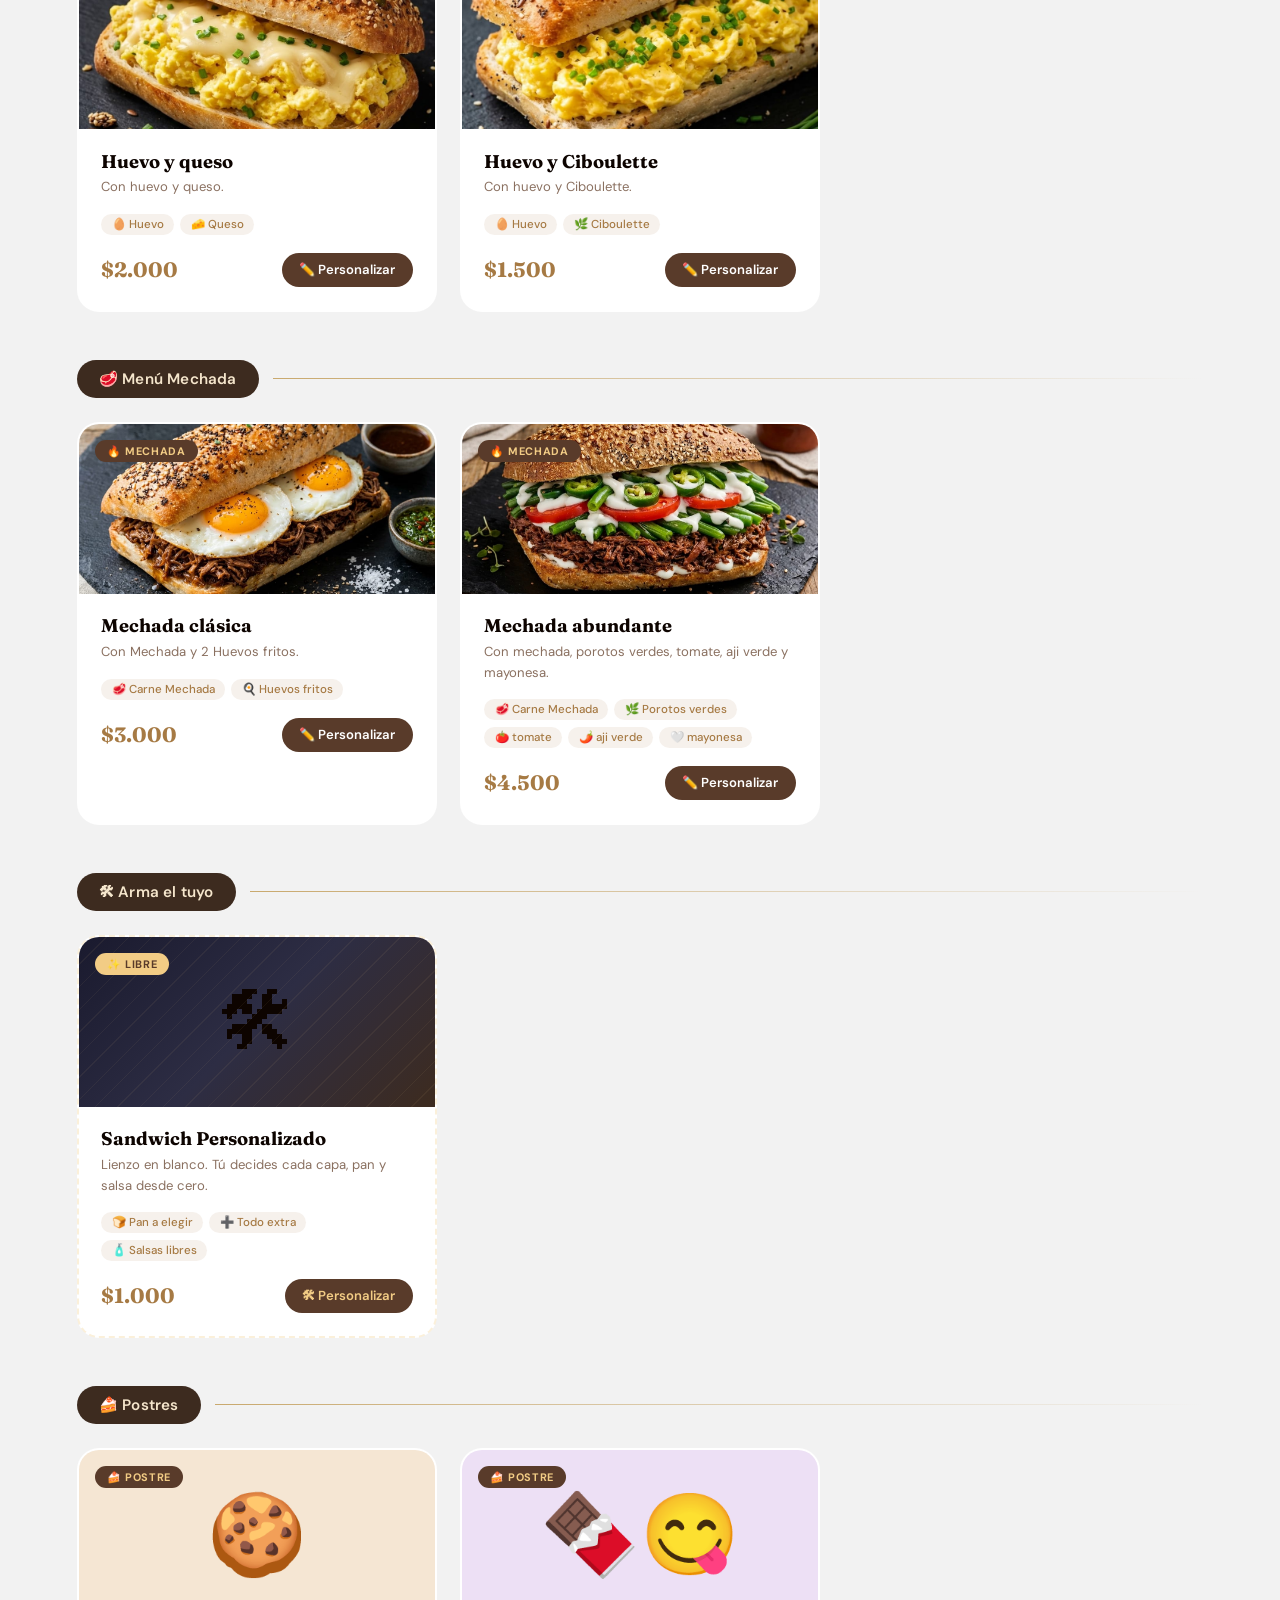
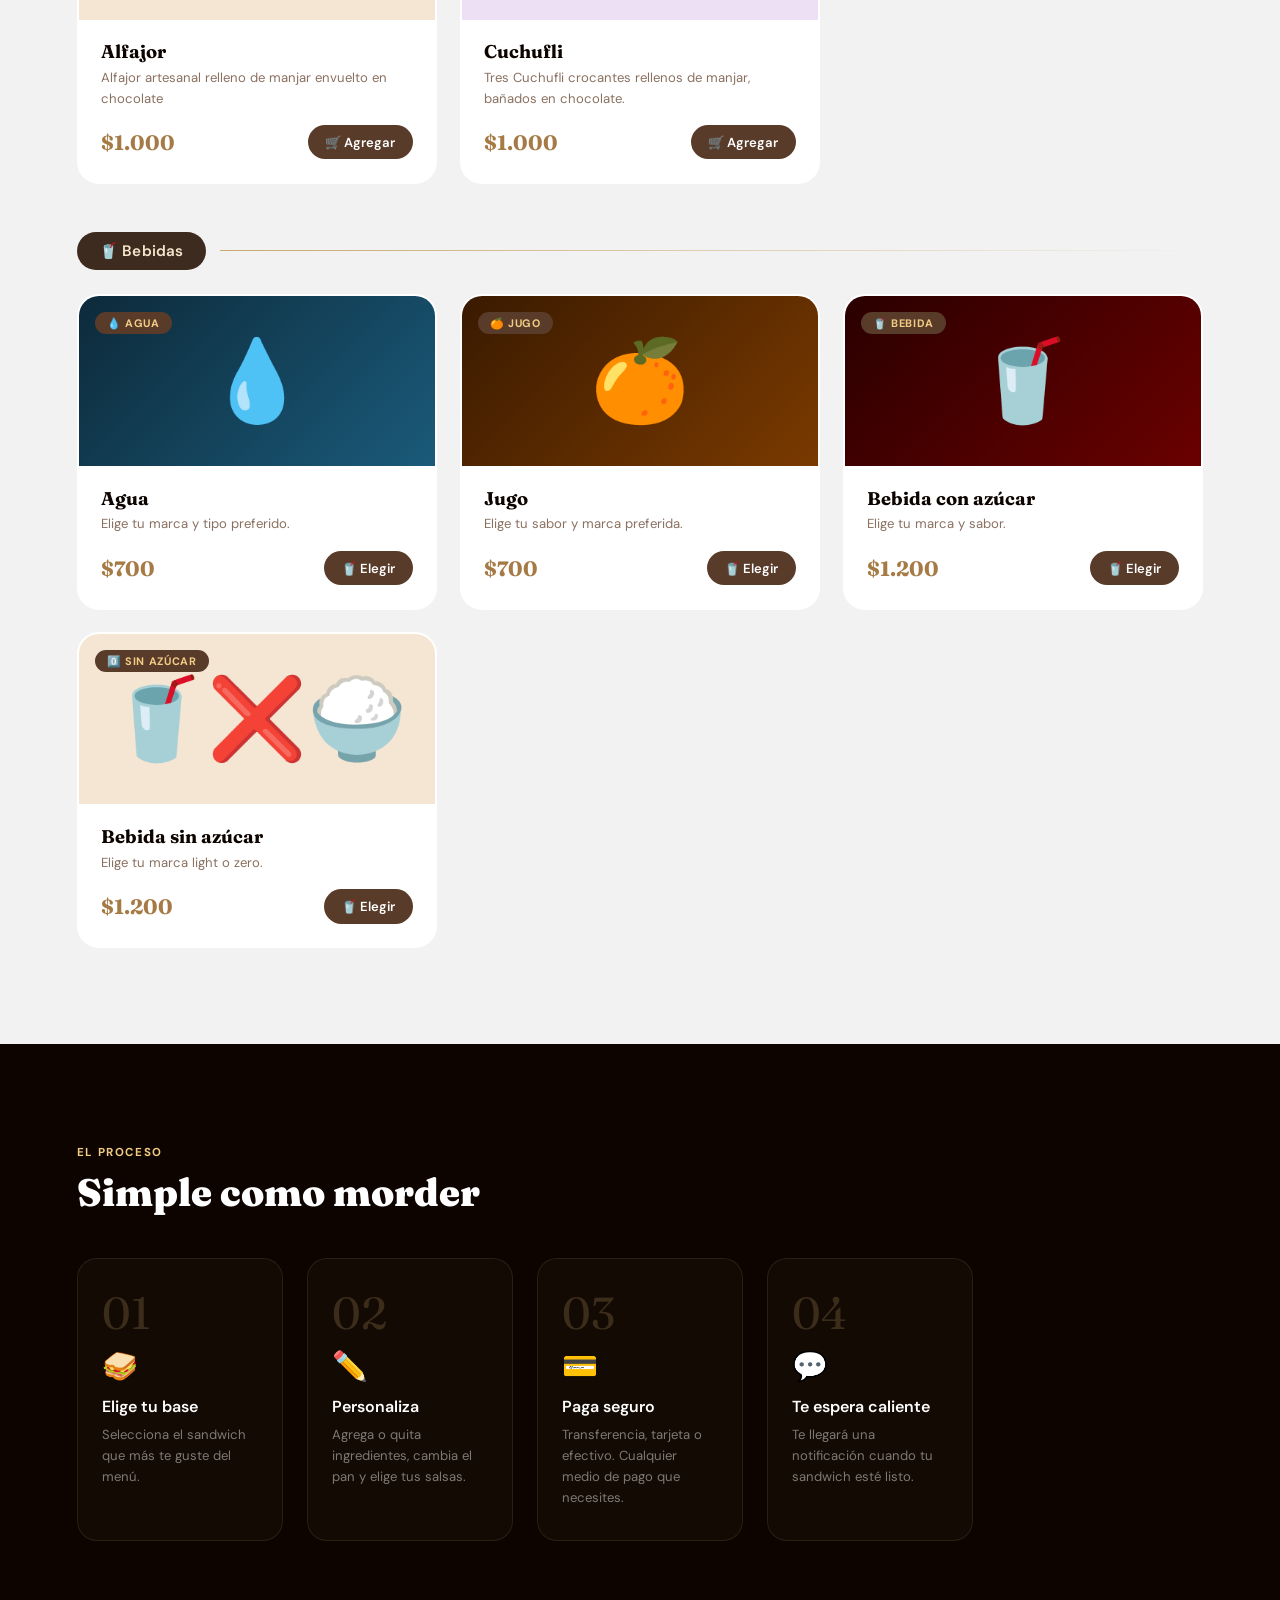
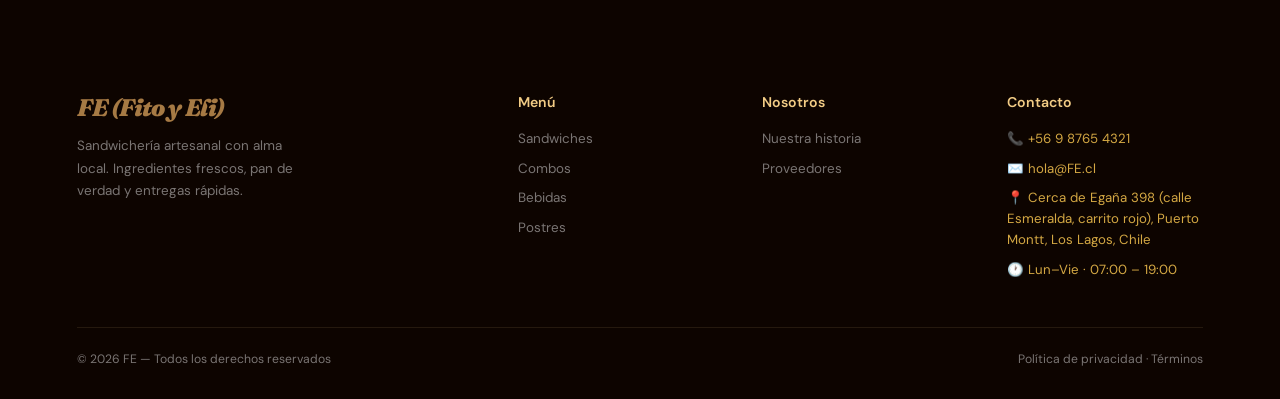
==== commit f9d02b2c: "Merge branch 'main' of https://github.com/Cazuela316/comida" ====
--- a/index.html
+++ b/index.html
@@ -133,7 +133,22 @@
     <li><a href="#como-funciona">¿Cómo funciona?</a></li>
     <li><a href="#" class="btn-nav btn-login-nav" onclick="openAuthModal(event)" id="nav-auth-btn">👤 Iniciar sesión</a></li>
   </ul>
+  <!-- Botón hamburguesa (solo móvil) -->
+  <button class="nav-hamburger" id="nav-hamburger" aria-label="Menú" onclick="toggleDrawer()">
+    <span></span><span></span><span></span>
+  </button>
 </nav>
+
+<!-- DRAWER MÓVIL -->
+<div class="nav-drawer" id="nav-drawer">
+  <div class="nav-drawer-backdrop" onclick="closeDrawer()"></div>
+  <div class="nav-drawer-panel">
+    <a href="#menu" onclick="closeDrawer()">🥪 Menú</a>
+    <a href="#como-funciona" onclick="closeDrawer()">❓ Cómo funciona</a>
+    <div class="nav-drawer-divider"></div>
+    <a href="#" class="btn-nav btn-login-nav" id="nav-auth-btn-mobile" onclick="openAuthModal(event); closeDrawer()">👤 Iniciar sesión</a>
+  </div>
+</div>
 
 <!-- HERO --><!-- Wow estamos mejorando! sigamos asi! -->
 <section class="hero">
@@ -351,7 +366,7 @@
           <span class="ing-tag">🧴 Salsas libres</span>
         </div>
         <div class="card-footer">
-          <span class="card-price">$3.000</span>
+          <span class="card-price">$1.000</span>
           <button class="btn-customize btn-customize-custom">🛠 Personalizar</button>
         </div>
       </div>
@@ -978,7 +993,33 @@
 
 <script src="auth.js"></script>
 <script src="app.js"></script>
-</body>
+<script>
+/* ── NAV DRAWER (móvil) ─────────────────────────────── */
+function toggleDrawer() {
+  const drawer = document.getElementById('nav-drawer');
+  const btn    = document.getElementById('nav-hamburger');
+  const open   = drawer.classList.toggle('open');
+  btn.classList.toggle('open', open);
+  document.body.style.overflow = open ? 'hidden' : '';
+}
+function closeDrawer() {
+  document.getElementById('nav-drawer').classList.remove('open');
+  document.getElementById('nav-hamburger').classList.remove('open');
+  document.body.style.overflow = '';
+}
+// Sincronizar texto del botón móvil con el desktop
+const _origUpdateNav = updateNavAuth;
+updateNavAuth = function(session) {
+  _origUpdateNav(session);
+  const mobileBtn = document.getElementById('nav-auth-btn-mobile');
+  if (!mobileBtn) return;
+  if (session) {
+    mobileBtn.textContent = `👤 ${session.name || session.email.slice(0,2).toUpperCase()}`;
+  } else {
+    mobileBtn.textContent = '👤 Iniciar sesión';
+  }
+};
+</script>
 <!--       
 
                                   ###########
--- a/styles.css
+++ b/styles.css
@@ -545,6 +545,96 @@
 .delay-2  { animation-delay: .2s; }
 .delay-3  { animation-delay: .3s; }
 
+/* ── HAMBURGER BUTTON ───────────────────────────────────────── */
+.nav-hamburger {
+  display: none;
+  flex-direction: column;
+  justify-content: center;
+  align-items: center;
+  gap: 5px;
+  width: 40px; height: 40px;
+  background: none;
+  border: none;
+  cursor: pointer;
+  padding: 4px;
+  border-radius: 8px;
+  transition: background .2s;
+  z-index: 210;
+}
+.nav-hamburger:hover { background: rgba(166,122,68,0.1); }
+.nav-hamburger span {
+  display: block;
+  width: 22px; height: 2px;
+  background: var(--cafe-oscuro);
+  border-radius: 2px;
+  transition: transform .3s, opacity .3s;
+}
+.nav-hamburger.open span:nth-child(1) { transform: translateY(7px) rotate(45deg); }
+.nav-hamburger.open span:nth-child(2) { opacity: 0; }
+.nav-hamburger.open span:nth-child(3) { transform: translateY(-7px) rotate(-45deg); }
+
+/* ── MOBILE DRAWER ──────────────────────────────────────────── */
+.nav-drawer {
+  display: none;
+  position: fixed;
+  top: 0; left: 0; right: 0; bottom: 0;
+  z-index: 205;
+  pointer-events: none;
+}
+.nav-drawer.open { pointer-events: all; }
+
+.nav-drawer-backdrop {
+  position: absolute; inset: 0;
+  background: rgba(13,4,0,0.45);
+  backdrop-filter: blur(4px);
+  opacity: 0;
+  transition: opacity .3s;
+}
+.nav-drawer.open .nav-drawer-backdrop { opacity: 1; }
+
+.nav-drawer-panel {
+  position: absolute;
+  top: 0; right: 0;
+  width: min(280px, 80vw);
+  height: 100%;
+  background: var(--crema);
+  box-shadow: -8px 0 40px rgba(13,4,0,0.2);
+  transform: translateX(100%);
+  transition: transform .3s cubic-bezier(.4,0,.2,1);
+  display: flex;
+  flex-direction: column;
+  padding: 5.5rem 1.8rem 2rem;
+  gap: .4rem;
+}
+.nav-drawer.open .nav-drawer-panel { transform: translateX(0); }
+
+.nav-drawer-panel a {
+  text-decoration: none;
+  font-size: 1.05rem;
+  font-weight: 500;
+  color: var(--negro);
+  padding: .75rem 1rem;
+  border-radius: 12px;
+  transition: background .2s, color .2s;
+  display: flex; align-items: center; gap: .5rem;
+}
+.nav-drawer-panel a:hover { background: rgba(166,122,68,0.1); color: var(--cafe-medio); }
+
+.nav-drawer-panel .btn-nav {
+  background: var(--cafe-oscuro);
+  color: var(--blanco) !important;
+  margin-top: .6rem;
+  justify-content: center;
+  font-weight: 600;
+}
+.nav-drawer-panel .btn-nav:hover { background: var(--cafe-medio) !important; }
+
+.nav-drawer-divider {
+  height: 1px;
+  background: rgba(166,122,68,0.18);
+  margin: .6rem 0;
+}
+
 /* ── RESPONSIVE ─────────────────────────────────────────────── */
 @media (max-width: 860px) {
   .hero-inner        { grid-template-columns: 1fr; }
@@ -553,6 +643,9 @@
 }
 @media (max-width: 600px) {
   nav ul             { display: none; }
+  nav                { padding: .9rem 4%; }
+  .nav-hamburger     { display: flex; }
+  .nav-drawer        { display: block; }
   .modal-body        { padding: 1.2rem 1.2rem; }
   .modal-footer      { flex-wrap: wrap; }
   footer             { grid-template-columns: 1fr; }
